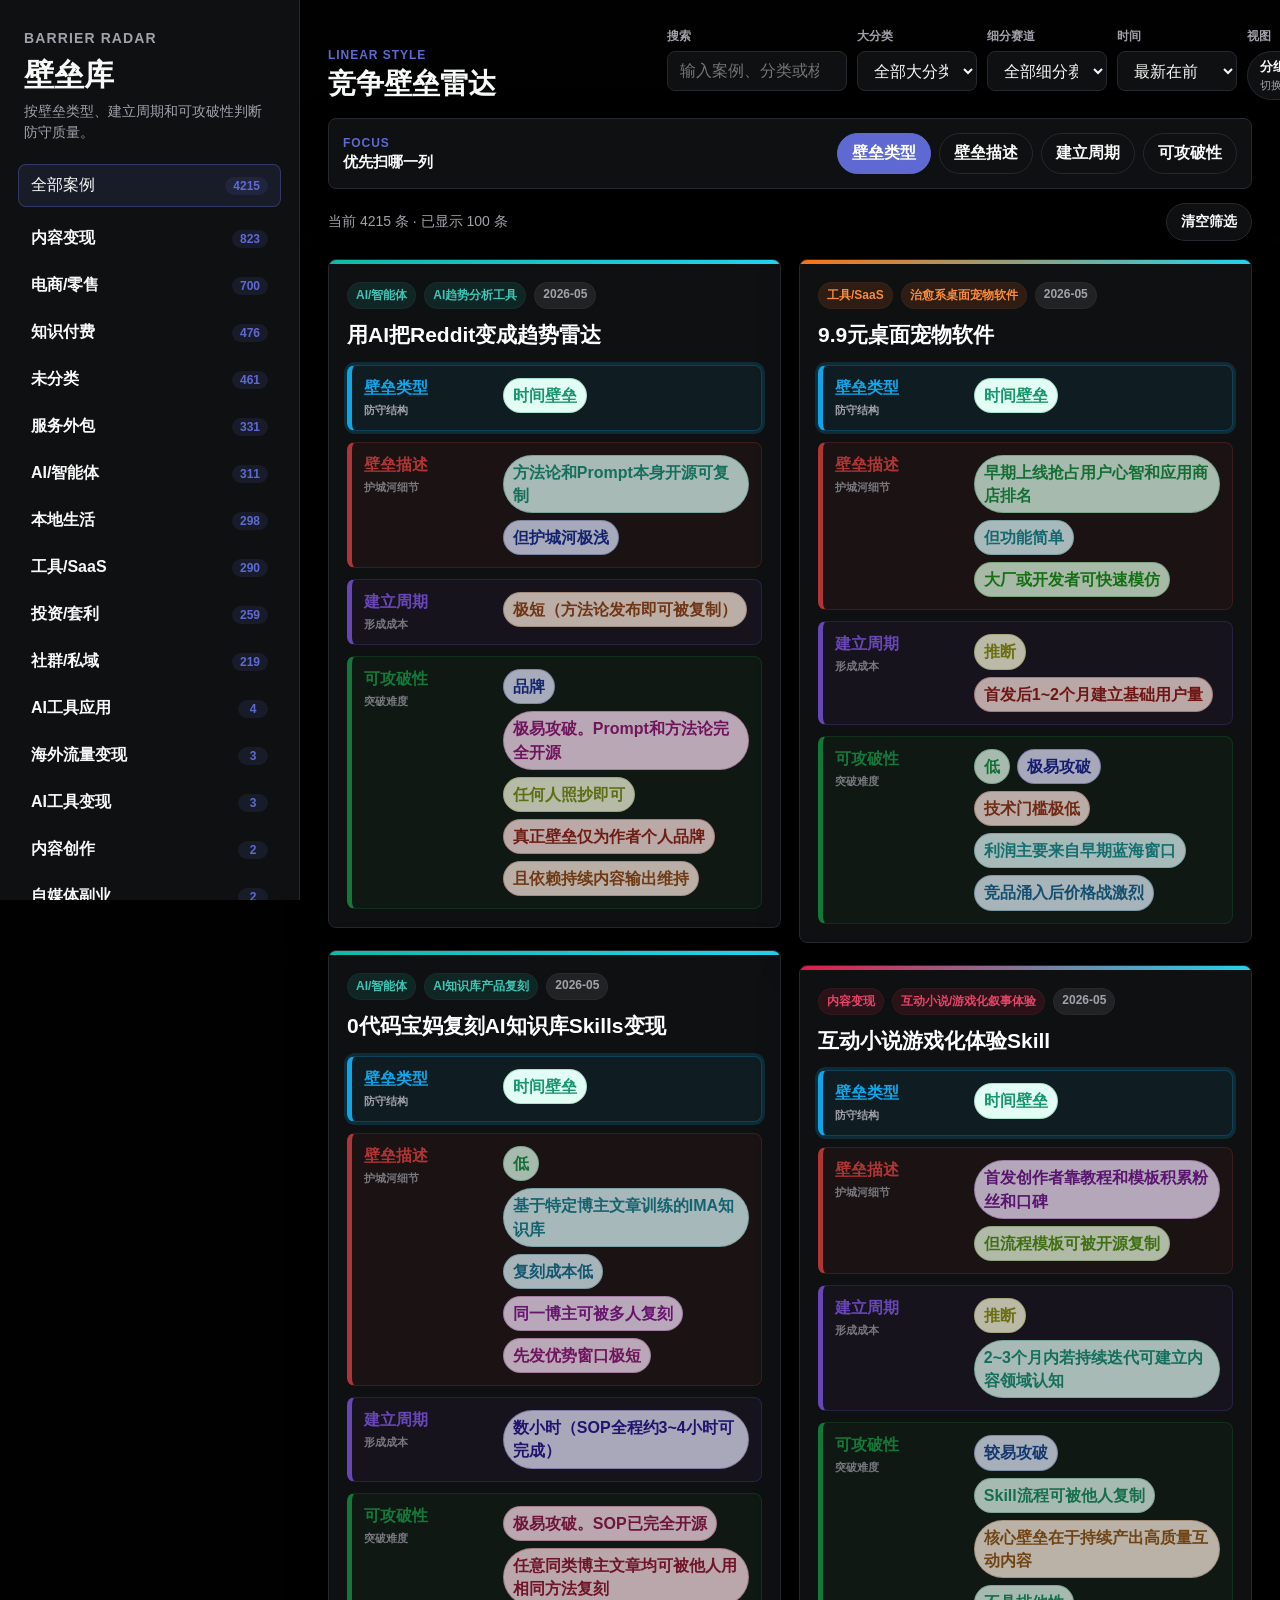
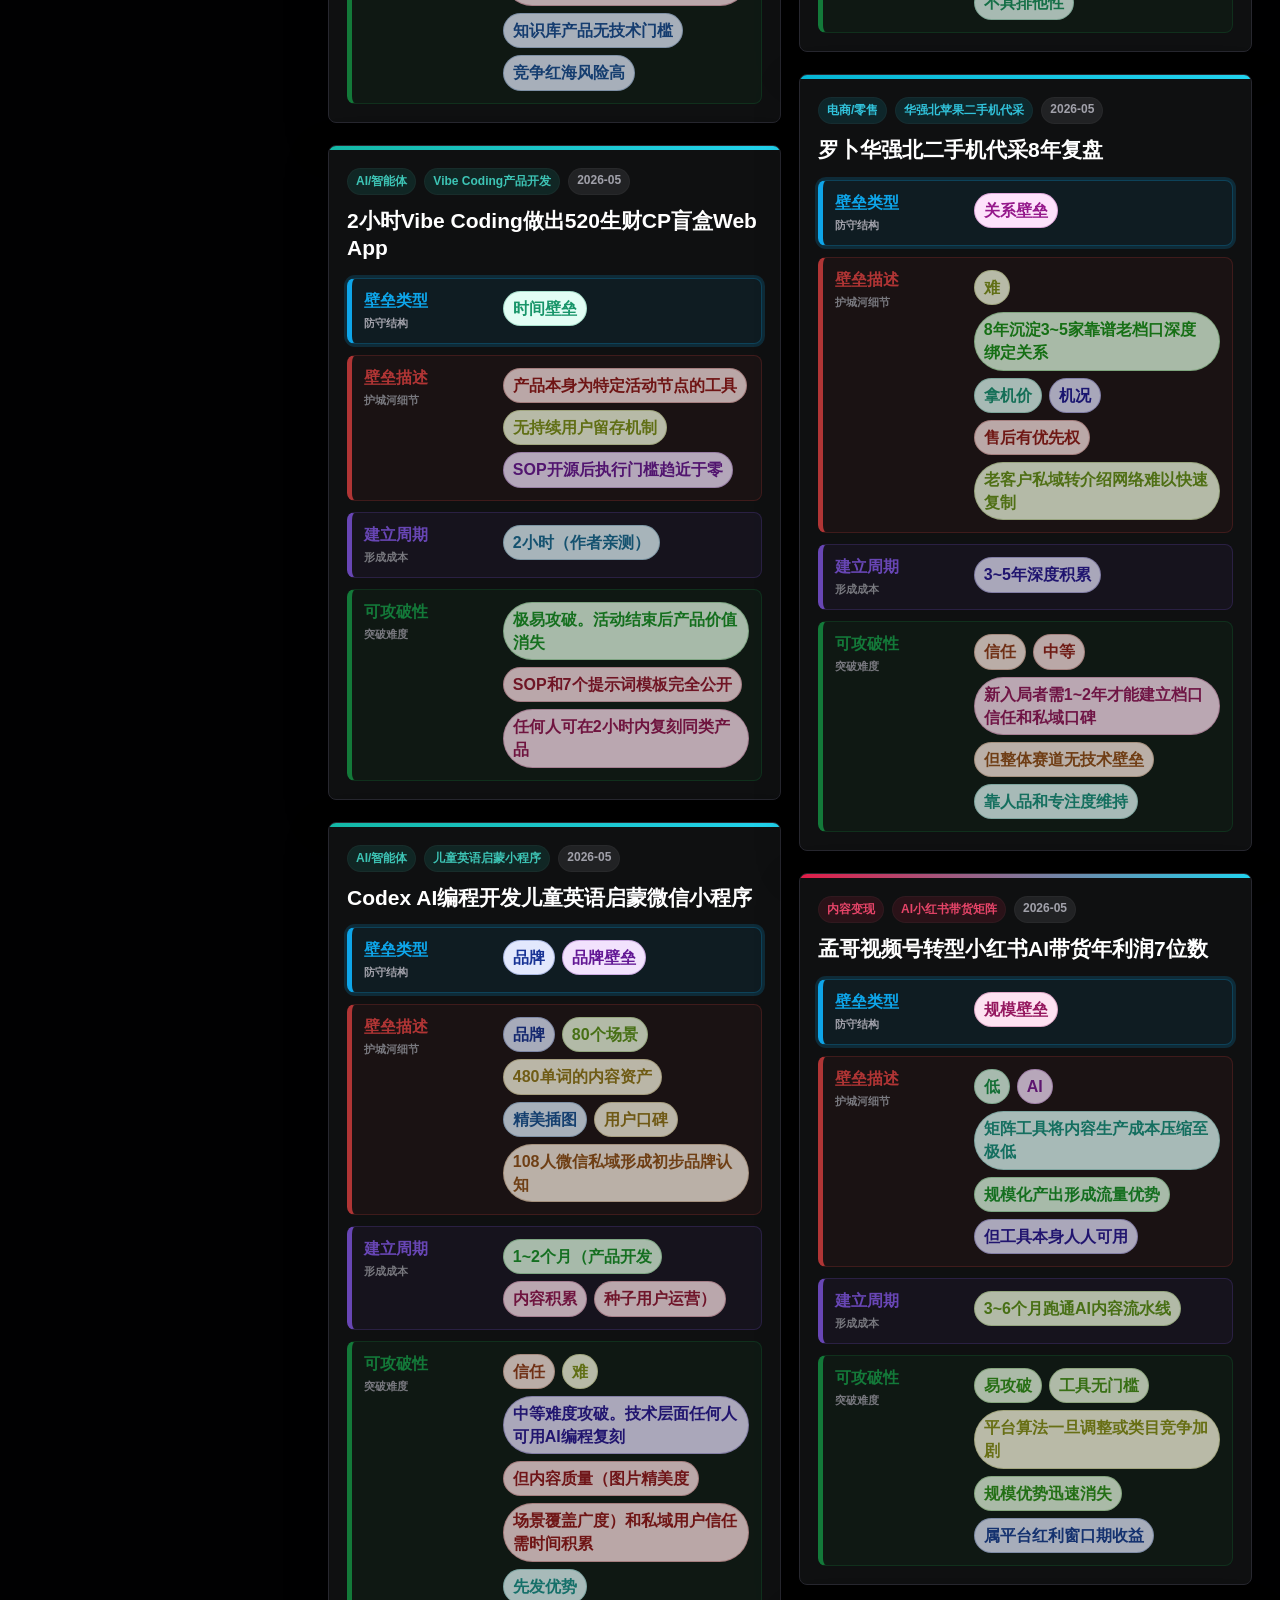
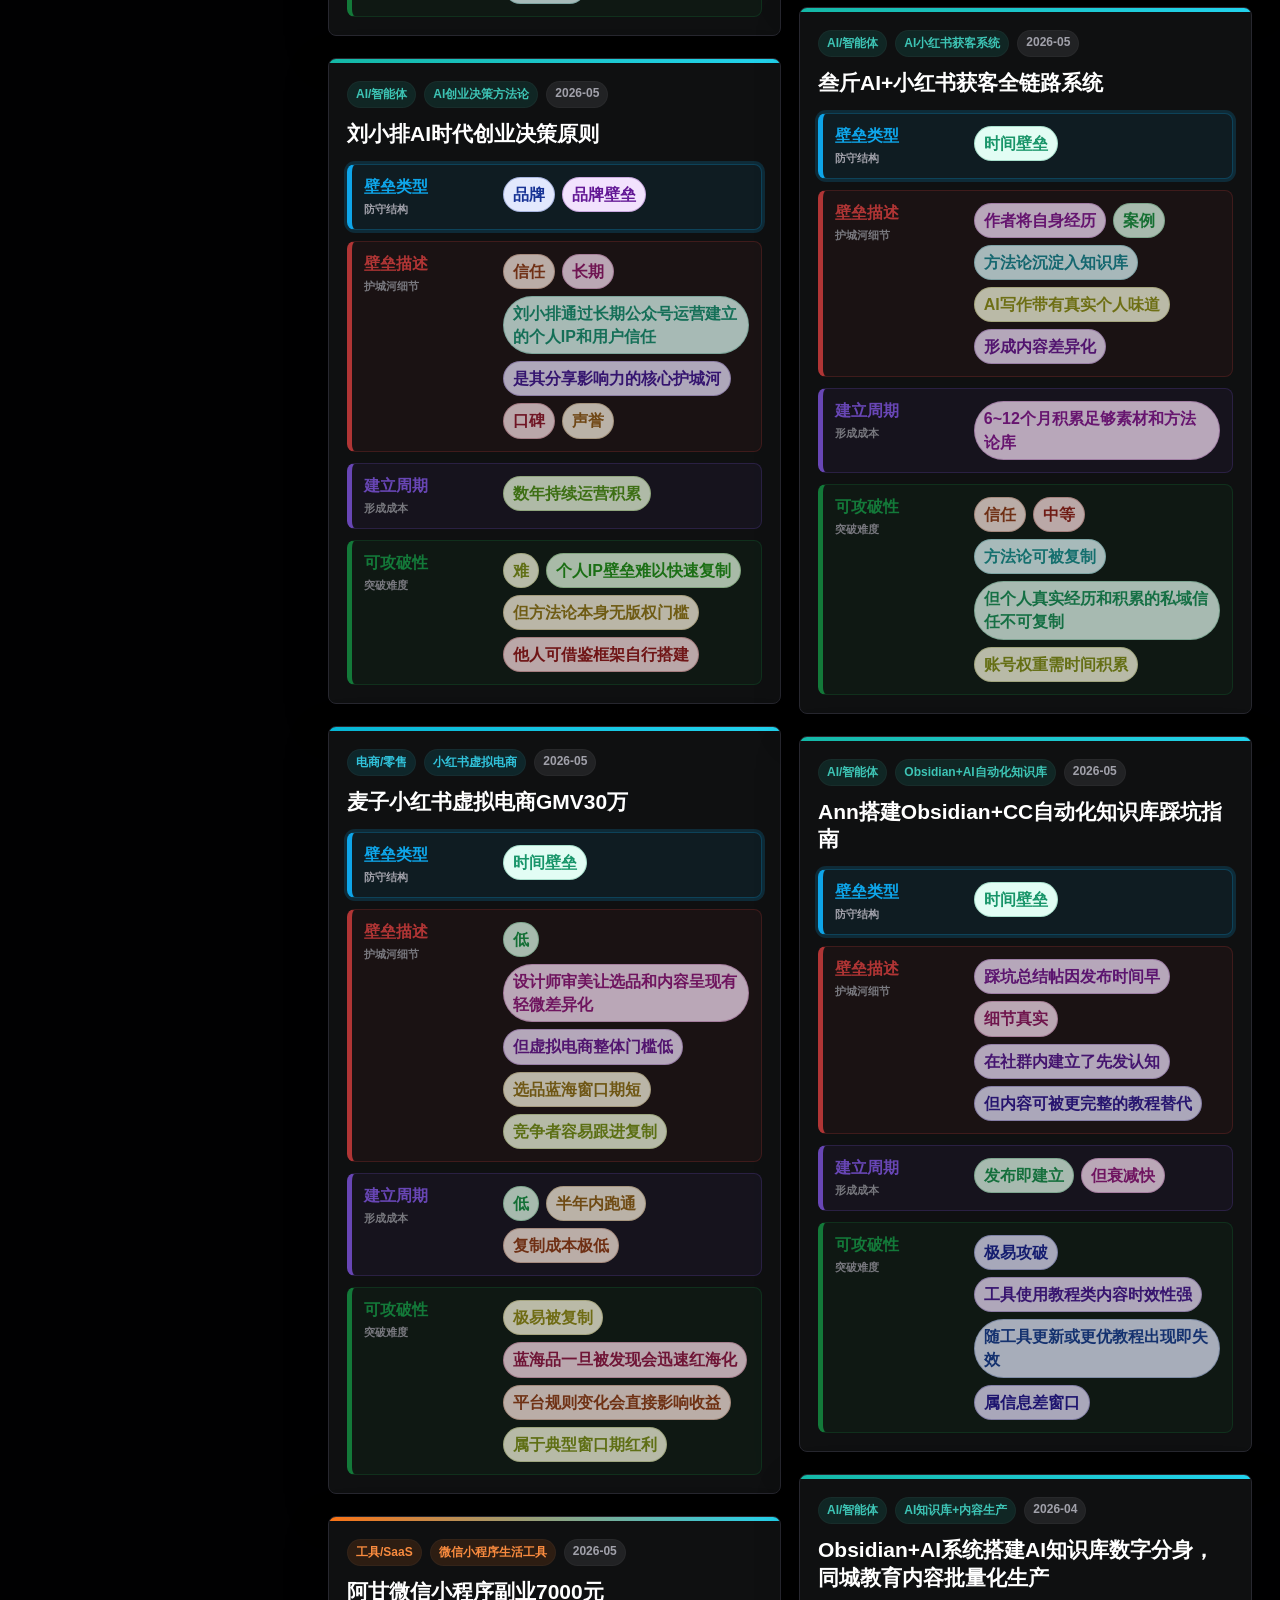
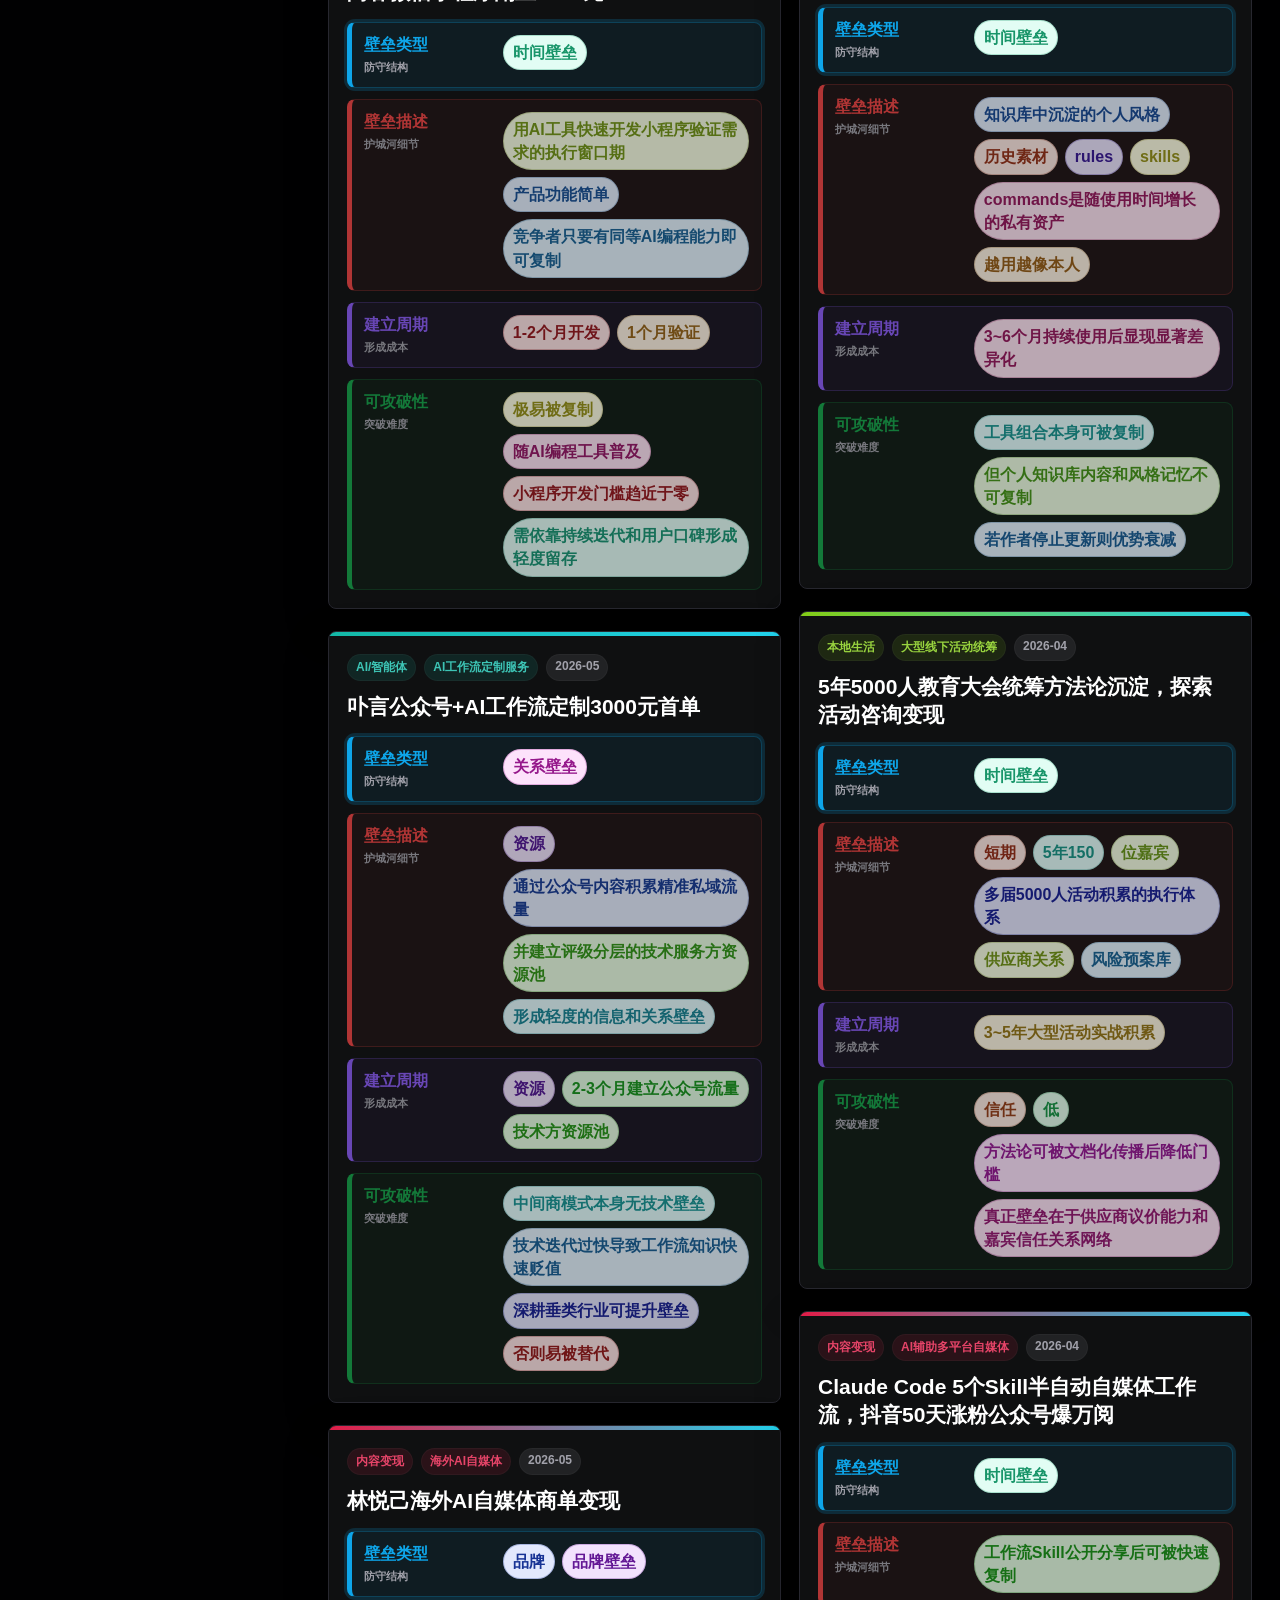
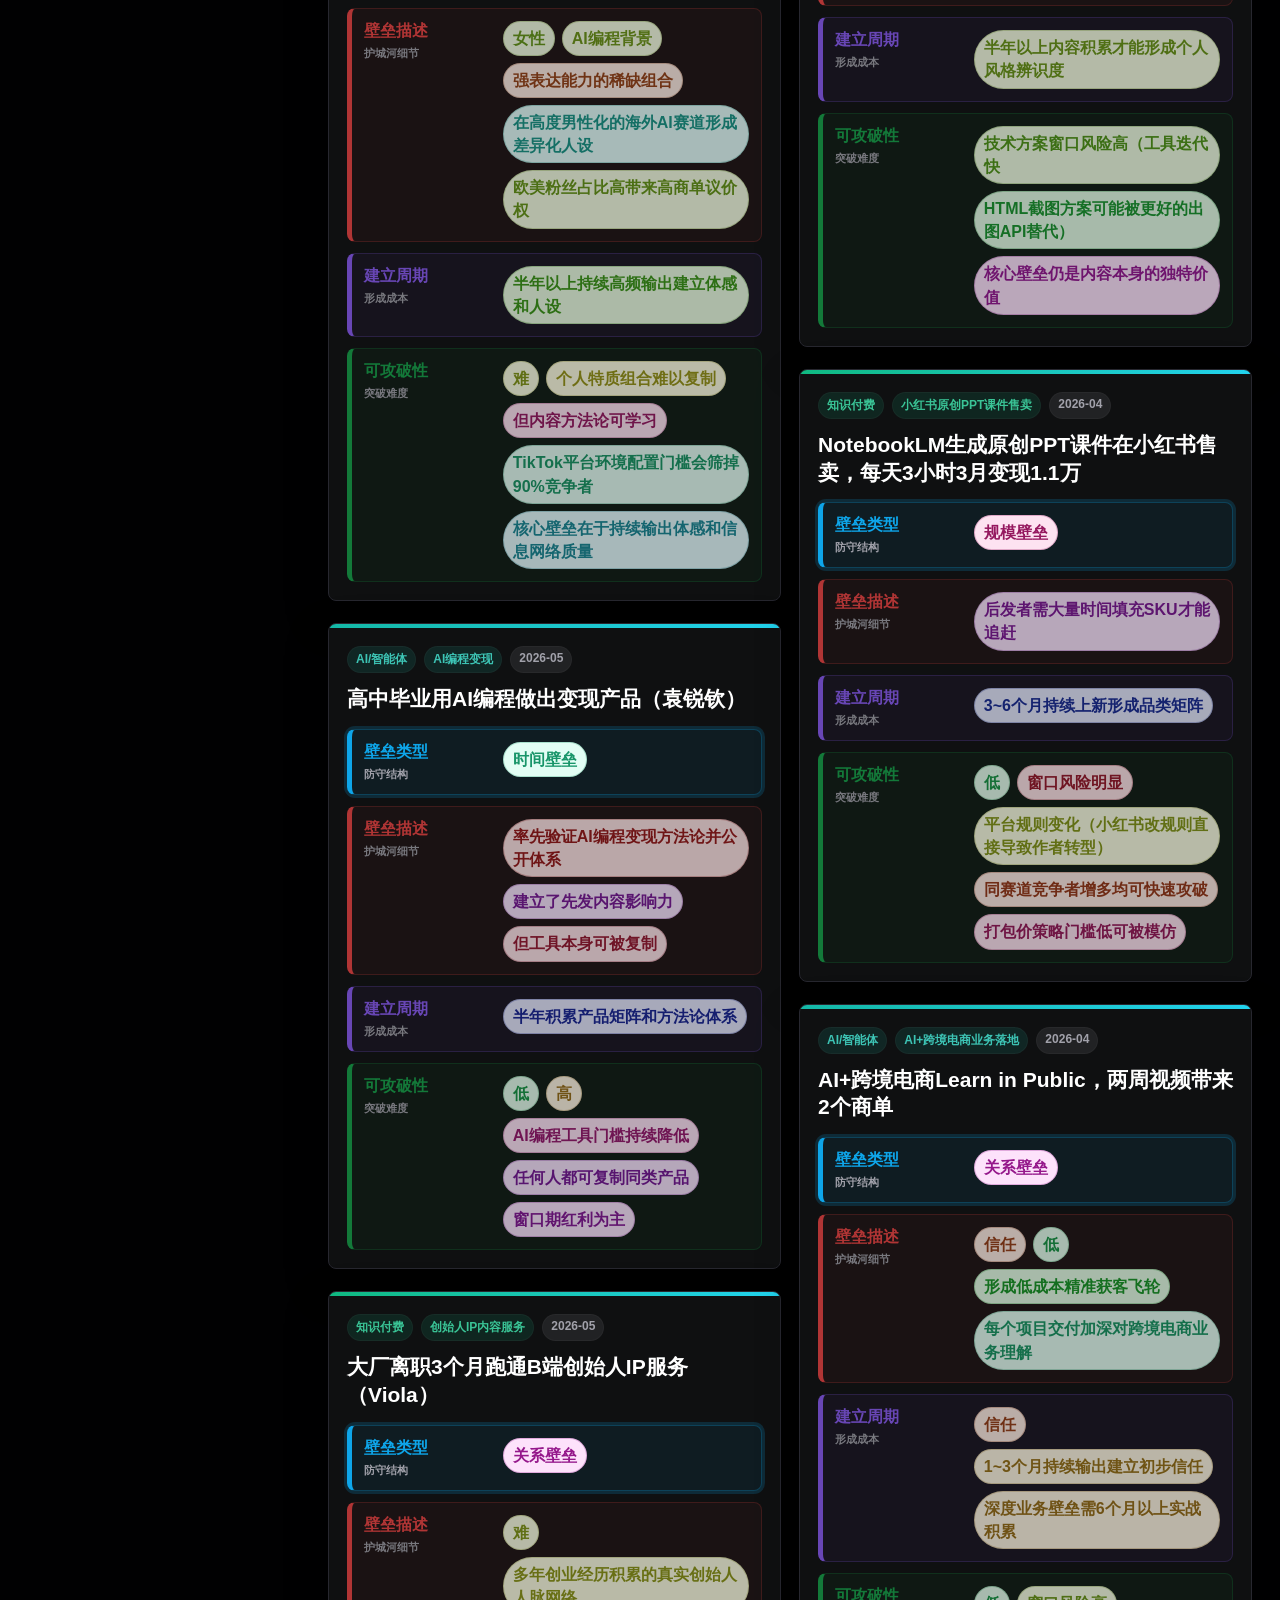
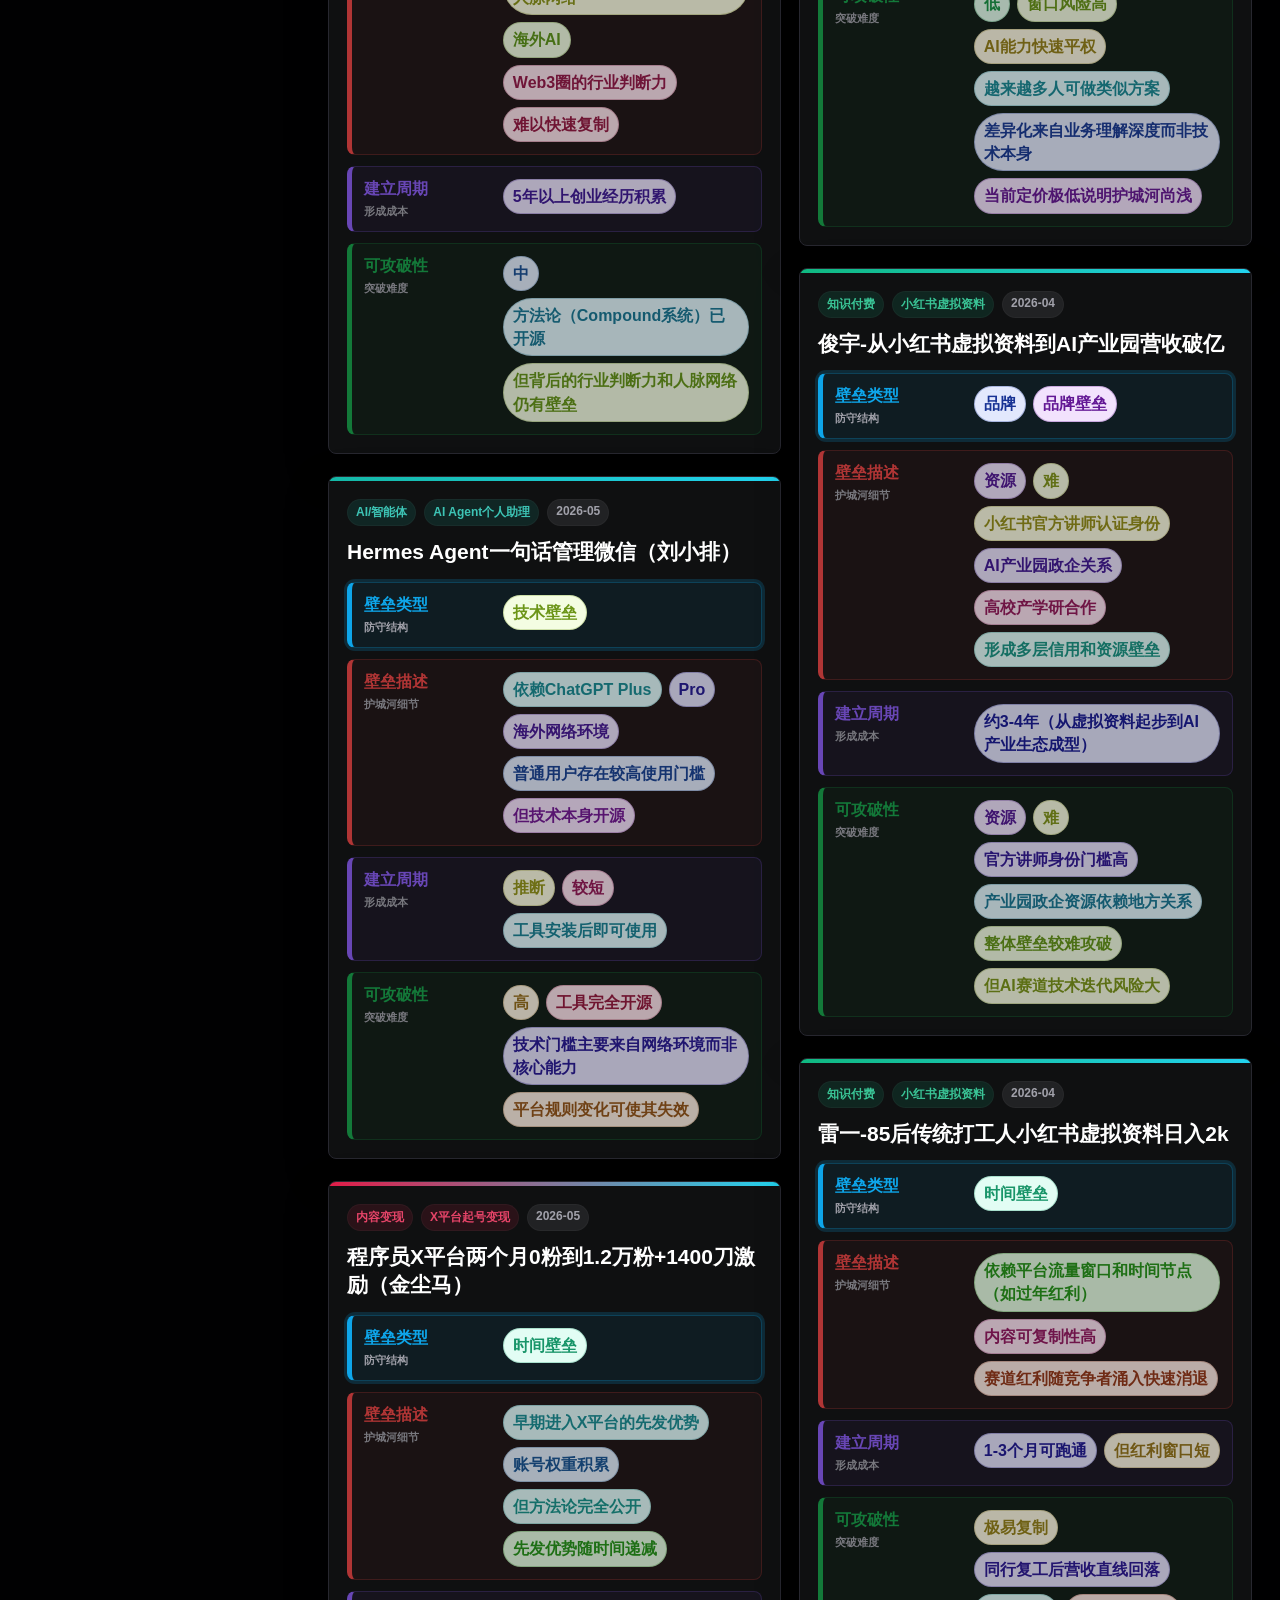
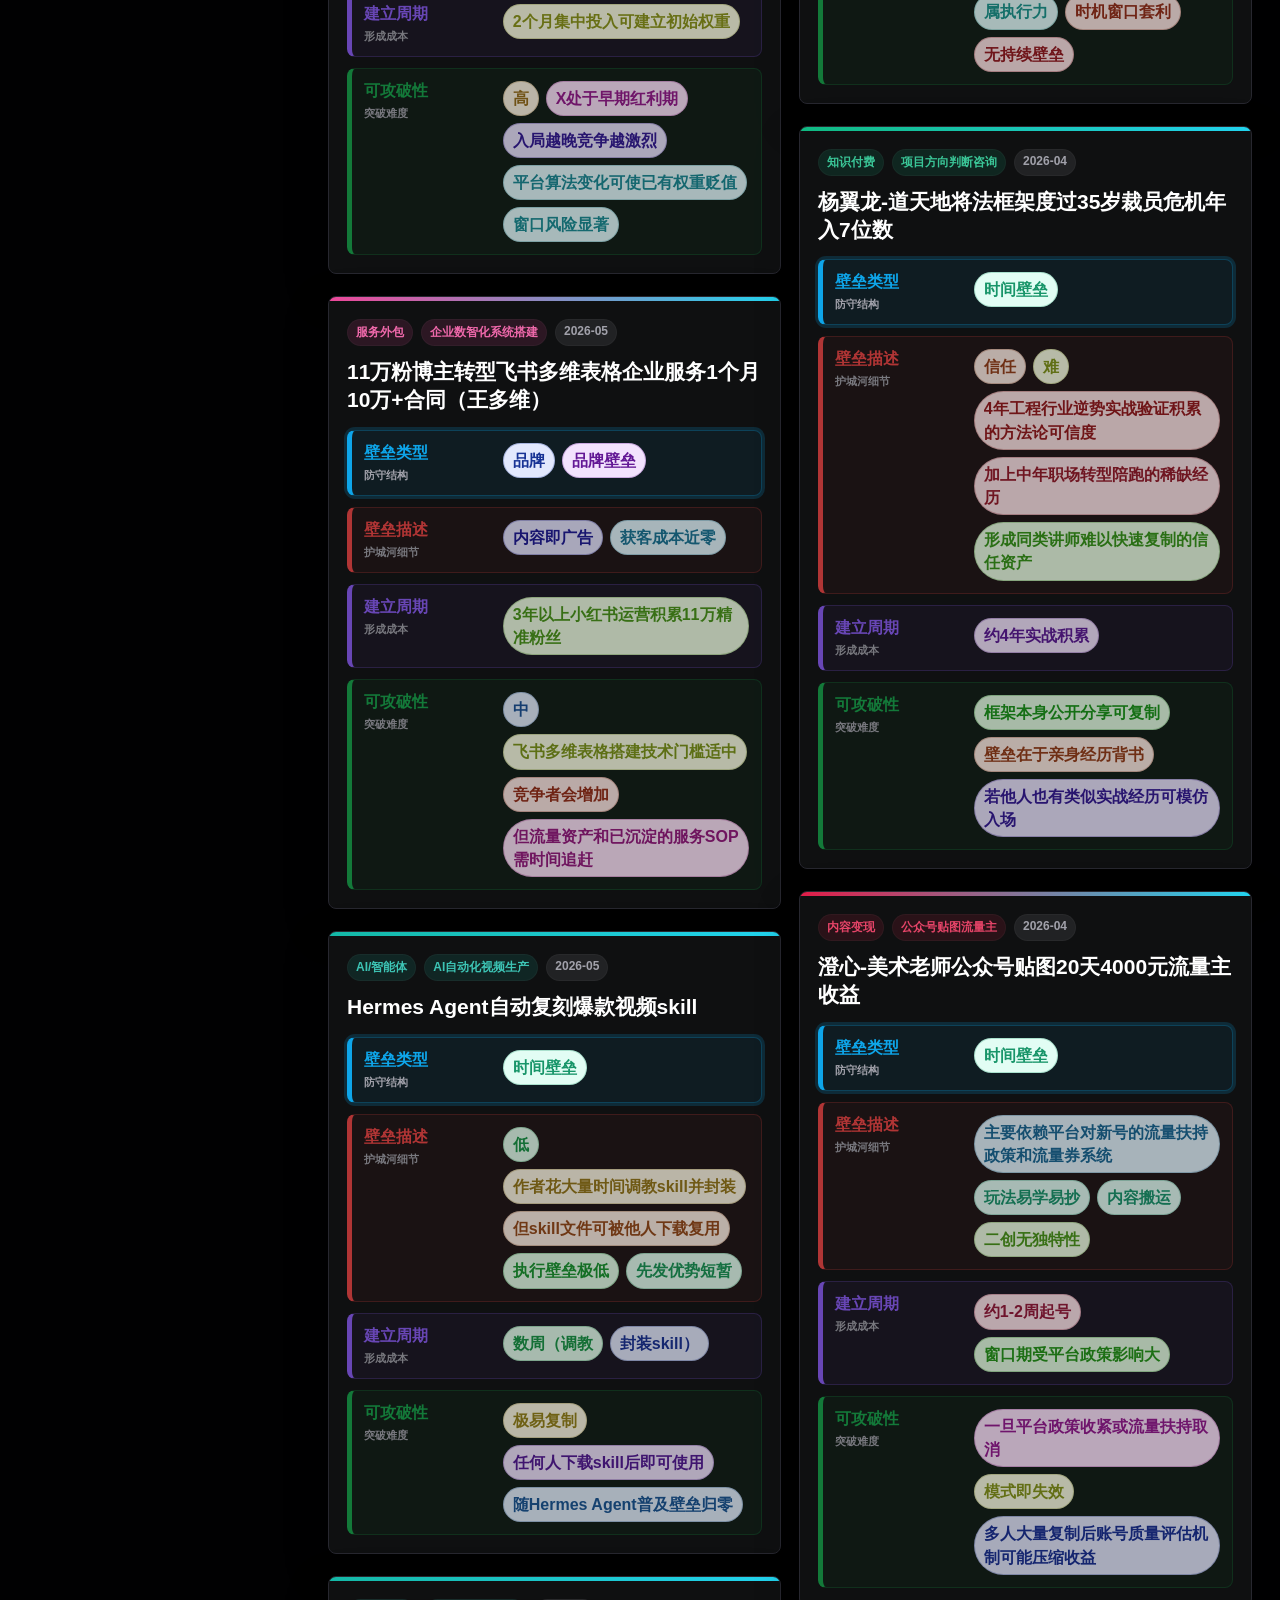
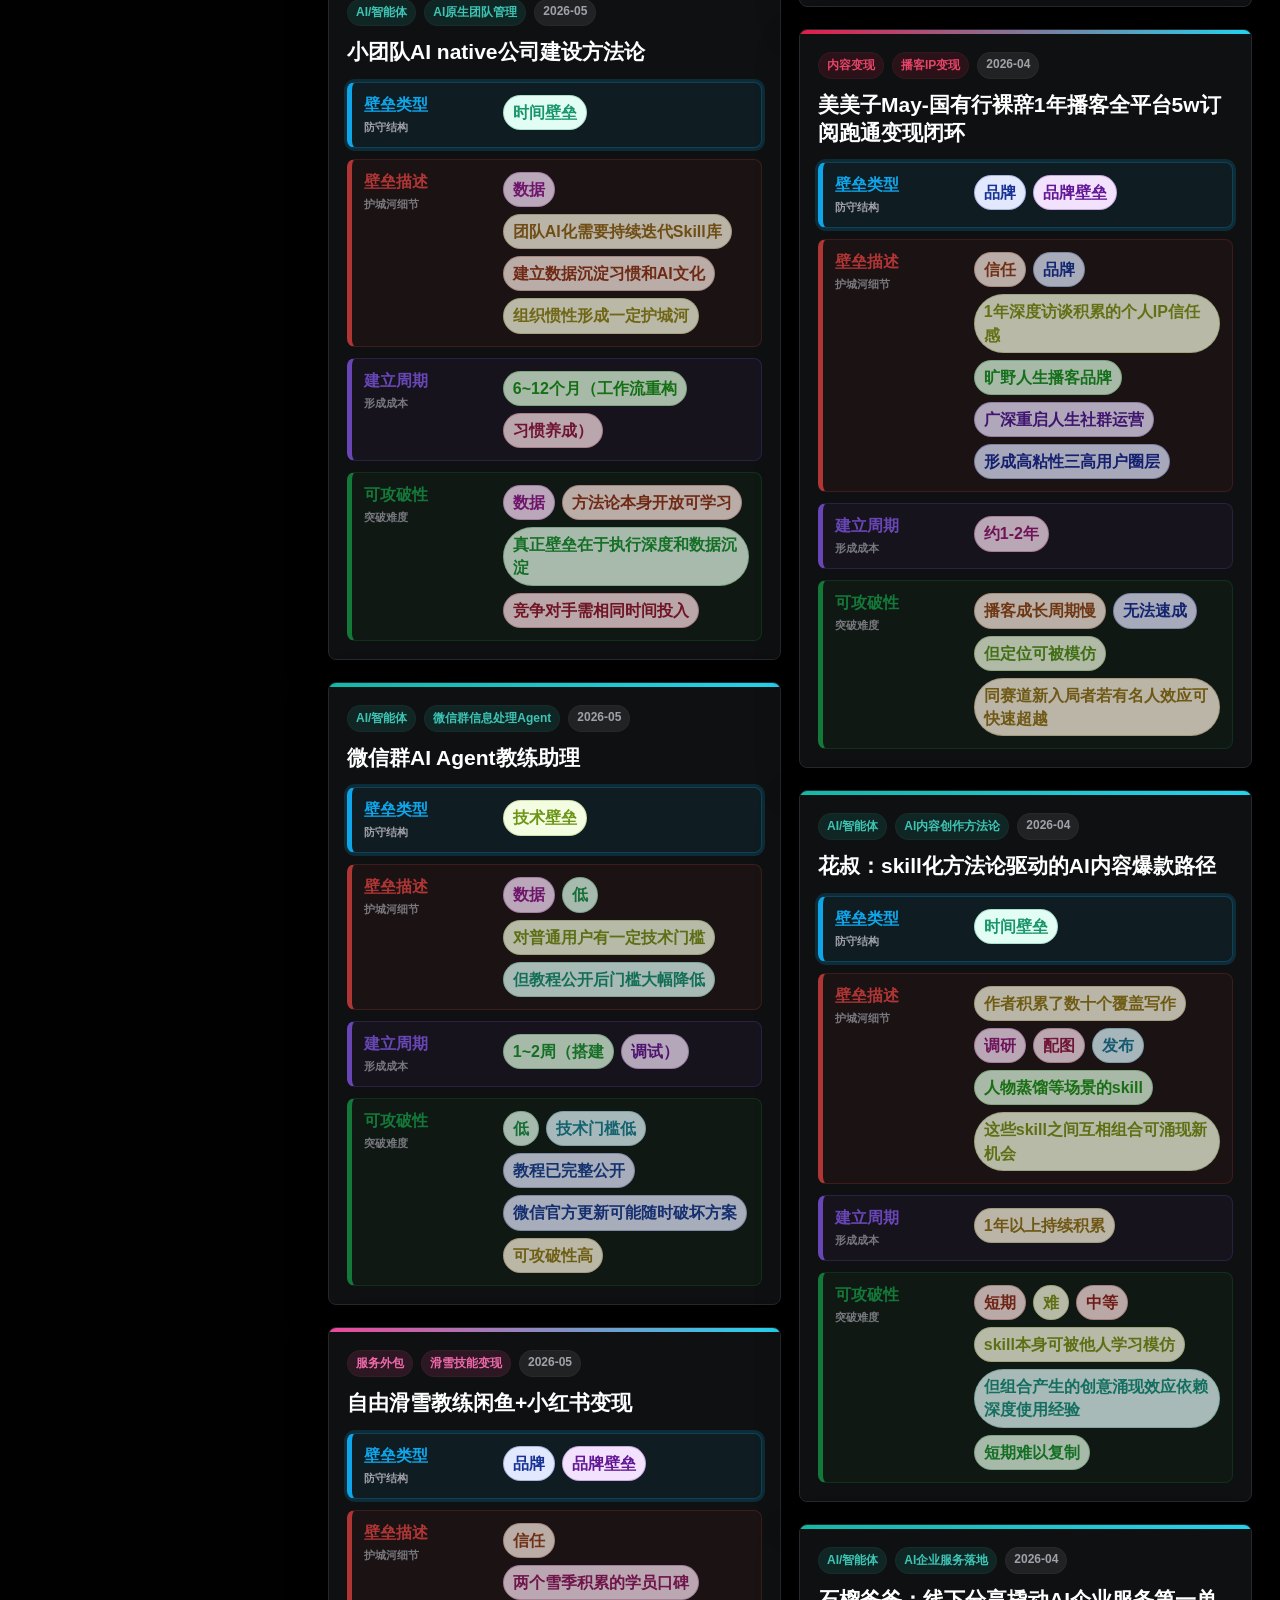
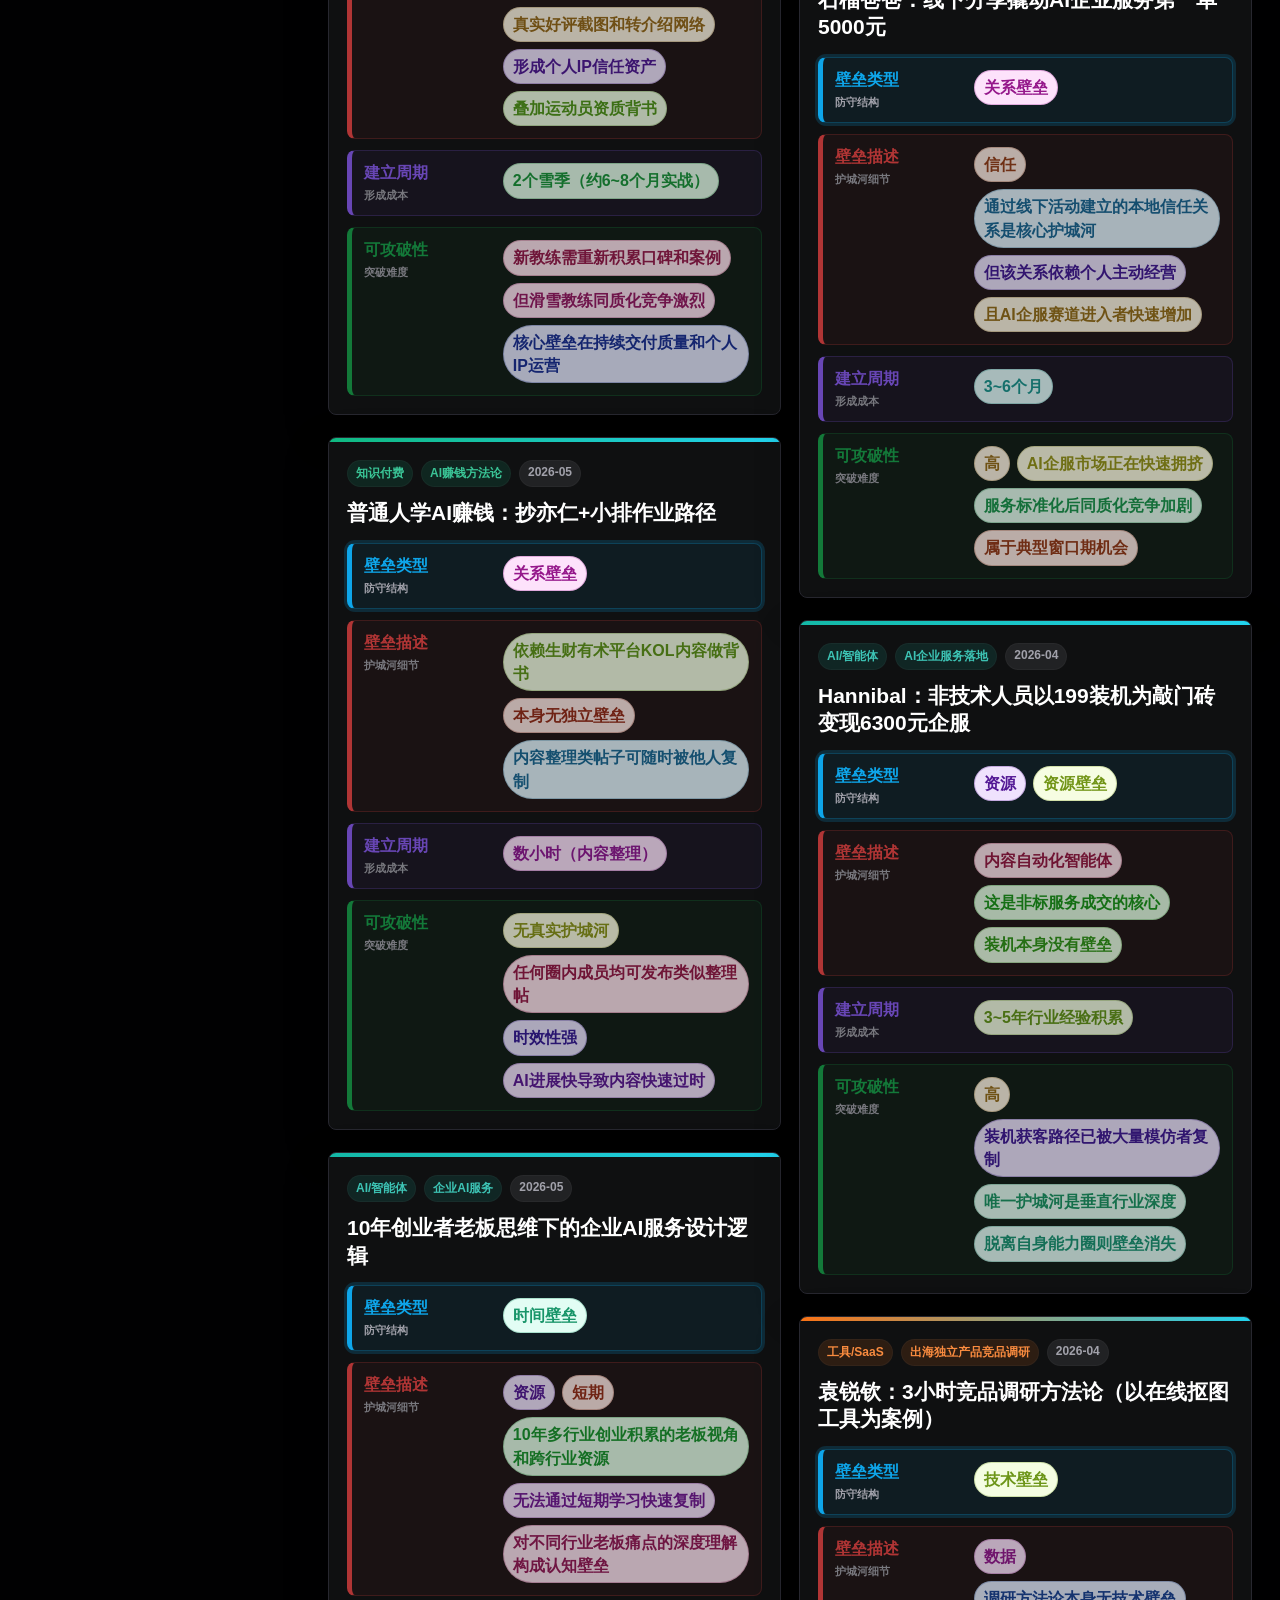
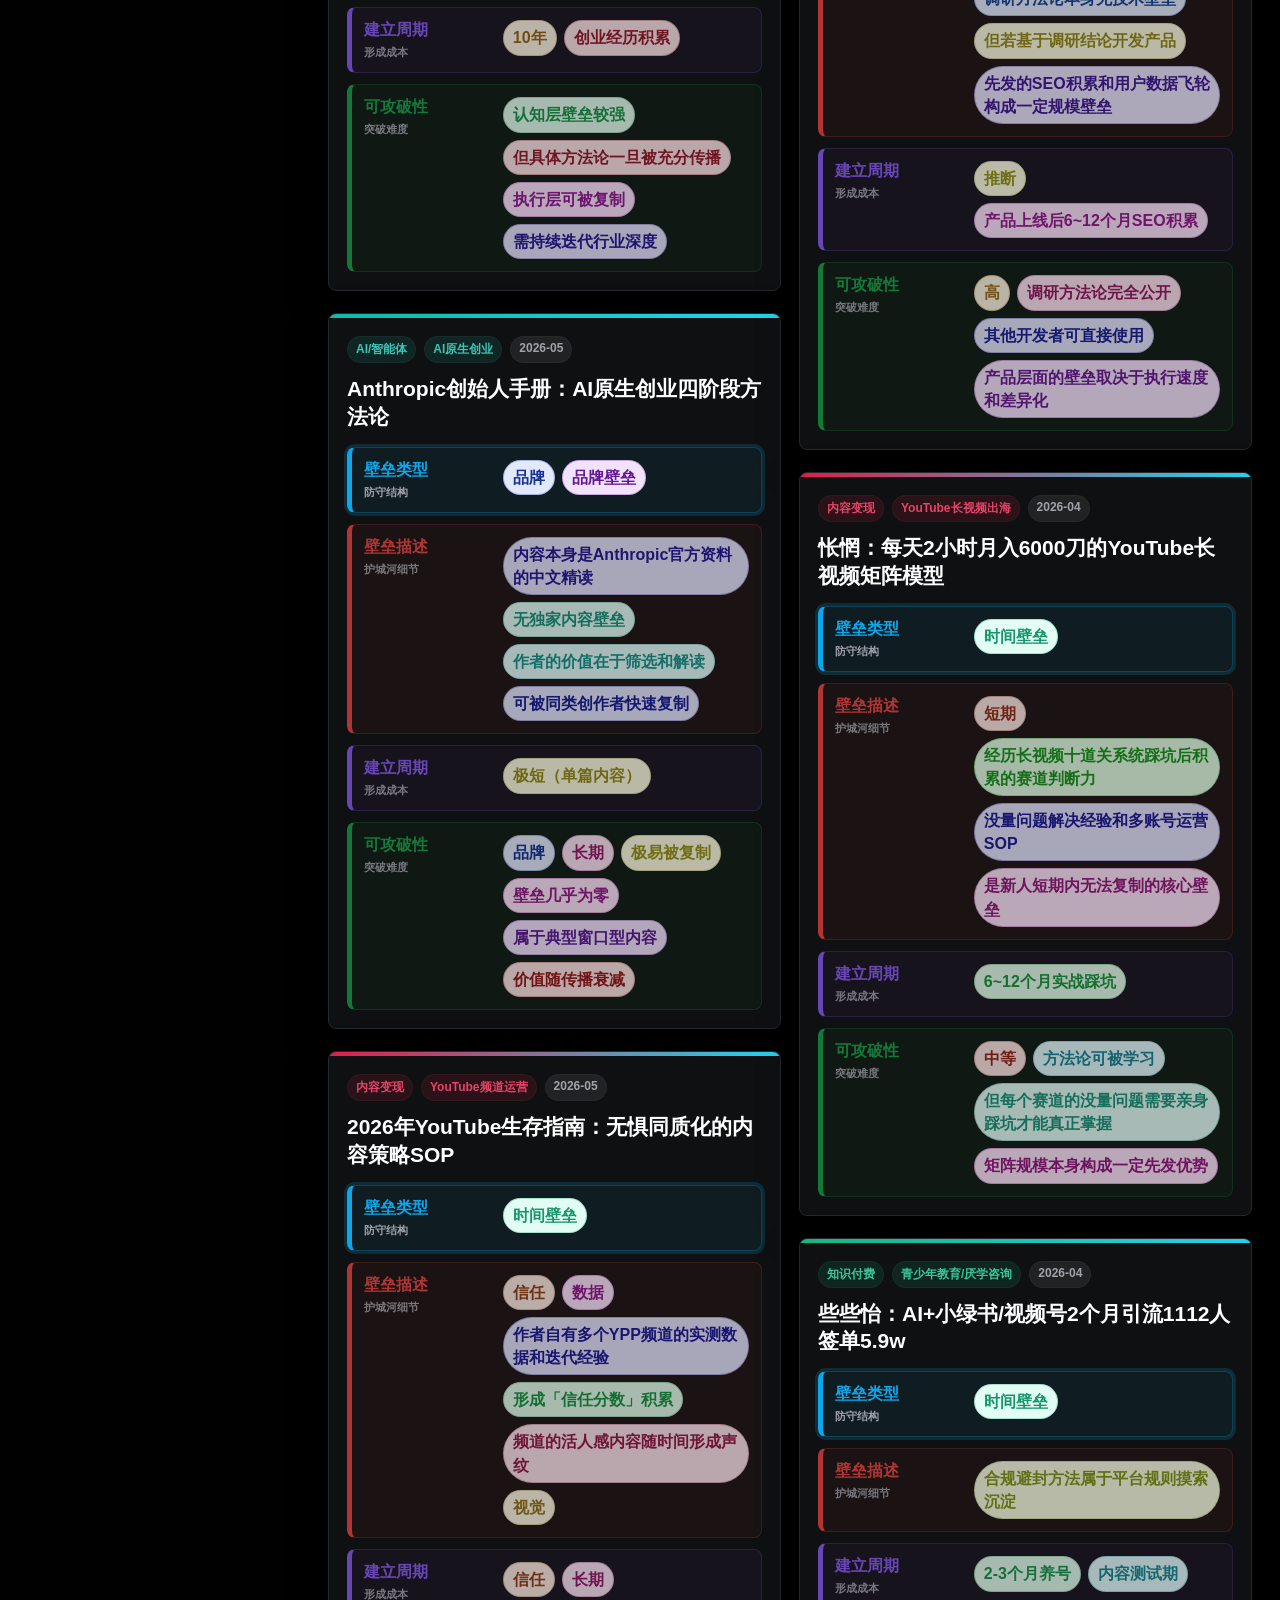
==== barrier/index.html @ da14e719 "Redesign monetization library as pattern ledger" ====
<!doctype html>
<html lang="zh-CN">
  <head>
    <meta charset="utf-8" />
    <meta name="viewport" content="width=device-width, initial-scale=1" />
    <title>壁垒库可视化</title>
    <link rel="stylesheet" href="styles.css?v=20260706-viewmode" />
    <script src="data.js?v=20260704-130112" defer></script>
    <script src="app.js?v=20260706-viewmode" defer></script>
  </head>
  <body class="theme-linear">
    <div class="app-shell">
      <aside class="sidebar" aria-label="分类导航">
        <div class="brand-block">
          <p class="kicker">Barrier Radar</p>
          <h1>壁垒库</h1>
          <p>按壁垒类型、建立周期和可攻破性判断防守质量。</p>
        </div>
        <button type="button" class="tree-root active" data-reset-filter>
          <span>全部案例</span>
          <strong id="totalCount">0</strong>
        </button>
        <div id="categoryTree" class="category-tree"></div>
      </aside>

      <main class="main">
        <header class="toolbar">
          <div class="toolbar-title">
            <p>Linear Style</p>
            <h2>竞争壁垒雷达</h2>
          </div>
          <div class="tools">
            <label class="search-box">
              <span>搜索</span>
              <input id="searchInput" type="search" placeholder="输入案例、分类或核心字段" autocomplete="off" />
            </label>
            <label>
              <span>大分类</span>
              <select id="categoryFilter"></select>
            </label>
            <label>
              <span>细分赛道</span>
              <select id="subcategoryFilter"></select>
            </label>
            <label>
              <span>时间</span>
              <select id="sortSelect">
                <option value="desc">最新在前</option>
                <option value="asc">最旧在前</option>
              </select>
            </label>
            <div class="view-switch" aria-label="视图模式">
              <span>视图</span>
              <button id="viewModeToggle" class="view-mode-toggle" type="button" aria-pressed="false">
                <b data-mode-label>分组模式</b>
                <small>切换合并</small>
              </button>
            </div>
          </div>
        </header>

        <section class="focus-strip" aria-label="重点字段切换">
          <div>
            <p>Focus</p>
            <h3>优先扫哪一列</h3>
          </div>
          <div id="focusControl" class="focus-control">
            <button type="button" data-focus-field="壁垒类型">壁垒类型</button>
            <button type="button" data-focus-field="壁垒描述">壁垒描述</button>
            <button type="button" data-focus-field="建立周期">建立周期</button>
            <button type="button" data-focus-field="可攻破性">可攻破性</button>
          </div>
        </section>

        <section class="result-bar" aria-live="polite">
          <span id="resultInfo">正在加载...</span>
          <button type="button" id="clearButton">清空筛选</button>
        </section>

        <section id="cardGrid" class="card-grid" aria-label="案例卡片"></section>
        <div id="emptyState" class="empty-state" hidden>没有匹配结果</div>
        <div id="errorState" class="empty-state error-state" hidden>
          <strong>数据加载失败</strong>
          <p id="errorMessage"></p>
        </div>
        <div class="load-more-wrap">
          <button type="button" id="loadMoreButton">加载更多</button>
        </div>
      </main>
    </div>
    <noscript>这个页面需要启用 JavaScript。</noscript>
  </body>
</html>
---- barrier/styles.css ----
:root {
  --accent: #5e6ad2;
  --accent-2: #22d3ee;
  --canvas: #010102;
  --surface: #0f1011;
  --surface-2: #17181c;
  --text: #f7f8f8;
  --muted: #a1a1aa;
  --line: #27272f;
  --shadow: 0 16px 40px rgba(0, 0, 0, 0.36);
  --radius: 8px;
}

.view-switch {
  display: grid;
  gap: 6px;
  min-width: 130px;
}

.view-switch > span {
  display: block;
  margin-bottom: 0;
  color: var(--muted);
  font-size: 12px;
  font-weight: 700;
}

.view-mode-toggle {
  display: grid;
  gap: 2px;
  min-height: 40px;
  border: 1px solid var(--line);
  border-radius: 999px;
  padding: 6px 12px;
  background: var(--surface);
  color: var(--text);
  text-align: left;
}

.view-mode-toggle b {
  font-size: 13px;
}

.view-mode-toggle small {
  color: var(--muted);
  font-size: 11px;
}

.view-mode-toggle[aria-pressed="true"] {
  border-color: var(--accent);
  background: color-mix(in srgb, var(--accent) 12%, var(--surface));
}

.merged-summary {
  margin: 0;
  border: 1px solid var(--line);
  border-left: 6px solid var(--category-color, var(--accent));
  border-radius: var(--radius);
  padding: 14px;
  background: color-mix(in srgb, var(--accent) 8%, var(--surface));
  color: var(--text);
  font-size: 15px;
  font-weight: 750;
  line-height: 1.8;
  overflow-wrap: anywhere;
}

.tools {
  grid-template-columns: minmax(180px, 1.2fr) repeat(3, minmax(120px, 0.75fr)) minmax(130px, 0.65fr);
}

* {
  box-sizing: border-box;
}

body {
  margin: 0;
  min-height: 100vh;
  background: var(--canvas);
  color: var(--text);
  font-family: -apple-system, BlinkMacSystemFont, "Segoe UI", "Microsoft YaHei", sans-serif;
  letter-spacing: 0;
}

button,
input,
select {
  font: inherit;
}

button {
  cursor: pointer;
}

.app-shell {
  display: grid;
  grid-template-columns: 300px minmax(0, 1fr);
  min-height: 100vh;
}

.sidebar {
  position: sticky;
  top: 0;
  height: 100vh;
  overflow: auto;
  padding: 24px 18px;
  border-right: 1px solid var(--line);
  background: color-mix(in srgb, var(--surface) 92%, var(--canvas));
}

.brand-block {
  padding: 4px 6px 20px;
}

.brand-block h1 {
  margin: 8px 0 10px;
  font-size: 30px;
  line-height: 1.1;
}

.brand-block p {
  margin: 0;
  color: var(--muted);
  line-height: 1.55;
  font-size: 14px;
}

.kicker,
.toolbar-title p,
.focus-strip p {
  margin: 0;
  color: var(--accent);
  font-size: 12px;
  font-weight: 800;
  text-transform: uppercase;
  letter-spacing: 0.08em;
}

.tree-root,
.category-button,
.subcategory-button {
  width: 100%;
  border: 1px solid transparent;
  border-radius: var(--radius);
  background: transparent;
  color: var(--text);
  display: flex;
  align-items: center;
  justify-content: space-between;
  gap: 8px;
  padding: 10px 12px;
  text-align: left;
}

.tree-root {
  margin-bottom: 10px;
  background: var(--surface-2);
}

.tree-root.active,
.category-button.active,
.subcategory-button.active {
  border-color: color-mix(in srgb, var(--accent) 36%, transparent);
  background: color-mix(in srgb, var(--accent) 12%, var(--surface));
}

.tree-root strong,
.count {
  min-width: 30px;
  border-radius: 999px;
  padding: 2px 8px;
  color: var(--accent);
  background: color-mix(in srgb, var(--accent) 12%, transparent);
  font-size: 12px;
  text-align: center;
}

.category-group {
  margin: 4px 0;
}

.category-button span {
  font-weight: 750;
}

.subcategory-list {
  display: grid;
  gap: 3px;
  padding: 2px 0 8px 12px;
}

.subcategory-button {
  padding: 8px 10px;
  color: var(--muted);
  font-size: 13px;
}

.main {
  min-width: 0;
  padding: 28px;
}

.toolbar {
  display: grid;
  grid-template-columns: minmax(220px, 0.7fr) minmax(360px, 1.3fr);
  gap: 24px;
  align-items: end;
  margin-bottom: 18px;
}

.toolbar-title h2 {
  margin: 6px 0 0;
  font-size: 28px;
  line-height: 1.15;
}

.tools {
  display: grid;
  grid-template-columns: minmax(180px, 1.2fr) repeat(3, minmax(120px, 0.8fr));
  gap: 10px;
}

label span {
  display: block;
  margin-bottom: 6px;
  color: var(--muted);
  font-size: 12px;
  font-weight: 700;
}

input,
select {
  width: 100%;
  min-height: 40px;
  border: 1px solid var(--line);
  border-radius: var(--radius);
  padding: 0 12px;
  background: var(--surface);
  color: var(--text);
  outline: none;
}

input:focus,
select:focus {
  border-color: var(--accent);
  box-shadow: 0 0 0 3px color-mix(in srgb, var(--accent) 18%, transparent);
}

.focus-strip {
  display: flex;
  align-items: center;
  justify-content: space-between;
  gap: 18px;
  padding: 14px;
  margin-bottom: 14px;
  border: 1px solid var(--line);
  border-radius: var(--radius);
  background: var(--surface);
  box-shadow: var(--shadow);
}

.focus-strip h3 {
  margin: 3px 0 0;
  font-size: 15px;
}

.focus-control {
  display: flex;
  flex-wrap: wrap;
  gap: 8px;
  justify-content: flex-end;
}

.focus-control button,
#clearButton,
#loadMoreButton {
  border: 1px solid var(--line);
  border-radius: 999px;
  background: var(--surface);
  color: var(--text);
  padding: 9px 14px;
  font-weight: 800;
}

.focus-control button.active,
#loadMoreButton {
  border-color: var(--accent);
  background: var(--accent);
  color: white;
}

.result-bar {
  display: flex;
  align-items: center;
  justify-content: space-between;
  gap: 12px;
  margin: 12px 0 18px;
  color: var(--muted);
  font-size: 14px;
}

.card-grid {
  columns: 3 320px;
  column-gap: 18px;
}

.case-card {
  break-inside: avoid;
  display: inline-block;
  width: 100%;
  margin: 0 0 18px;
  border: 1px solid var(--line);
  border-radius: var(--radius);
  background: var(--surface);
  box-shadow: var(--shadow);
  overflow: hidden;
}

.case-card::before {
  content: "";
  display: block;
  height: 4px;
  background: linear-gradient(90deg, var(--category-color, var(--accent)), var(--accent-2));
}

.card-inner {
  padding: 18px;
}

.card-meta {
  display: flex;
  flex-wrap: wrap;
  gap: 8px;
  margin-bottom: 12px;
}

.pill {
  max-width: 100%;
  border-radius: 999px;
  padding: 5px 9px;
  background: color-mix(in srgb, var(--category-color, var(--accent)) 13%, var(--surface));
  color: color-mix(in srgb, var(--category-color, var(--accent)) 82%, var(--text));
  font-size: 12px;
  font-weight: 850;
  overflow-wrap: anywhere;
}

.date-pill {
  color: var(--muted);
  background: color-mix(in srgb, var(--muted) 12%, transparent);
}

.unknown-pill {
  color: var(--muted);
  background: color-mix(in srgb, var(--muted) 10%, transparent);
}

.case-title {
  margin: 0 0 16px;
  font-size: 21px;
  line-height: 1.32;
}

.field-list {
  display: grid;
  gap: 11px;
  margin: 0;
}

.field {
  display: grid;
  grid-template-columns: minmax(92px, 0.34fr) minmax(0, 0.66fr);
  gap: 12px;
  align-items: start;
  padding: 12px;
  border: 1px solid var(--field-line);
  border-left: 5px solid var(--field-color);
  border-radius: var(--radius);
  background: var(--field-bg);
}

.field.is-focused {
  box-shadow: 0 0 0 3px color-mix(in srgb, var(--field-color) 18%, transparent);
}

.field.is-dimmed {
  opacity: 0.72;
}

.field dt {
  display: grid;
  gap: 4px;
  margin: 0;
  color: var(--field-color);
  font-weight: 900;
}

.field dt small {
  color: var(--muted);
  font-size: 11px;
  font-weight: 650;
}

.field dd {
  display: flex;
  flex-wrap: wrap;
  gap: 7px;
  justify-content: flex-start;
  margin: 0;
  color: var(--text);
  font-weight: 750;
  line-height: 1.45;
  overflow-wrap: anywhere;
}

.field-token {
  max-width: 100%;
  border: 1px solid var(--token-line);
  border-radius: 999px;
  padding: 5px 9px;
  color: var(--token-color);
  background: var(--token-bg);
  overflow-wrap: anywhere;
}

.field-a {
  --field-color: #0ea5e9;
  --field-bg: color-mix(in srgb, #0ea5e9 8%, var(--surface));
  --field-line: color-mix(in srgb, #0ea5e9 28%, transparent);
}

.field-b {
  --field-color: #ef4444;
  --field-bg: color-mix(in srgb, #ef4444 7%, var(--surface));
  --field-line: color-mix(in srgb, #ef4444 25%, transparent);
}

.field-c {
  --field-color: #8b5cf6;
  --field-bg: color-mix(in srgb, #8b5cf6 8%, var(--surface));
  --field-line: color-mix(in srgb, #8b5cf6 25%, transparent);
}

.field-d {
  --field-color: #16a34a;
  --field-bg: color-mix(in srgb, #16a34a 8%, var(--surface));
  --field-line: color-mix(in srgb, #16a34a 25%, transparent);
}

.detail {
  margin-top: 14px;
  border-top: 1px solid var(--line);
  padding-top: 10px;
  color: var(--muted);
}

.detail summary {
  cursor: pointer;
  font-weight: 850;
}

.detail p {
  margin: 10px 0 0;
  line-height: 1.65;
  overflow-wrap: anywhere;
}

.empty-state {
  border: 1px dashed var(--line);
  border-radius: var(--radius);
  padding: 32px;
  color: var(--muted);
  background: var(--surface);
  text-align: center;
}

.load-more-wrap {
  display: flex;
  justify-content: center;
  padding: 8px 0 28px;
}

#loadMoreButton[hidden],
.empty-state[hidden] {
  display: none;
}

.theme-linear input,
.theme-linear select,
.theme-linear .sidebar,
.theme-linear .focus-strip,
.theme-linear .case-card,
.theme-linear .empty-state {
  background: var(--surface);
}

.theme-linear .case-title {
  color: #ffffff;
}

.theme-linear .pill,
.theme-linear .field-token {
  box-shadow: inset 0 0 0 1px rgba(255, 255, 255, 0.03);
}

.theme-notion .case-card {
  border-color: #e8e2d9;
}

.theme-notion .case-title {
  font-family: Georgia, "Times New Roman", "Microsoft YaHei", serif;
  font-weight: 800;
}

.theme-airtable .sidebar {
  background: #ffffff;
}

@media (max-width: 980px) {
  .app-shell {
    grid-template-columns: 1fr;
  }

  .sidebar {
    position: relative;
    height: auto;
    border-right: 0;
    border-bottom: 1px solid var(--line);
  }

  .toolbar {
    grid-template-columns: 1fr;
  }

  .tools {
    grid-template-columns: 1fr 1fr;
  }
}

@media (max-width: 640px) {
  .main {
    padding: 18px;
  }

  .tools {
    grid-template-columns: 1fr;
  }

  .focus-strip {
    align-items: stretch;
    flex-direction: column;
  }

  .focus-control {
    justify-content: flex-start;
  }

  .field {
    grid-template-columns: 1fr;
  }
}

@media (min-width: 981px) {
  .tools {
    grid-template-columns: minmax(180px, 1.2fr) repeat(3, minmax(120px, 0.75fr)) minmax(130px, 0.65fr);
  }
}
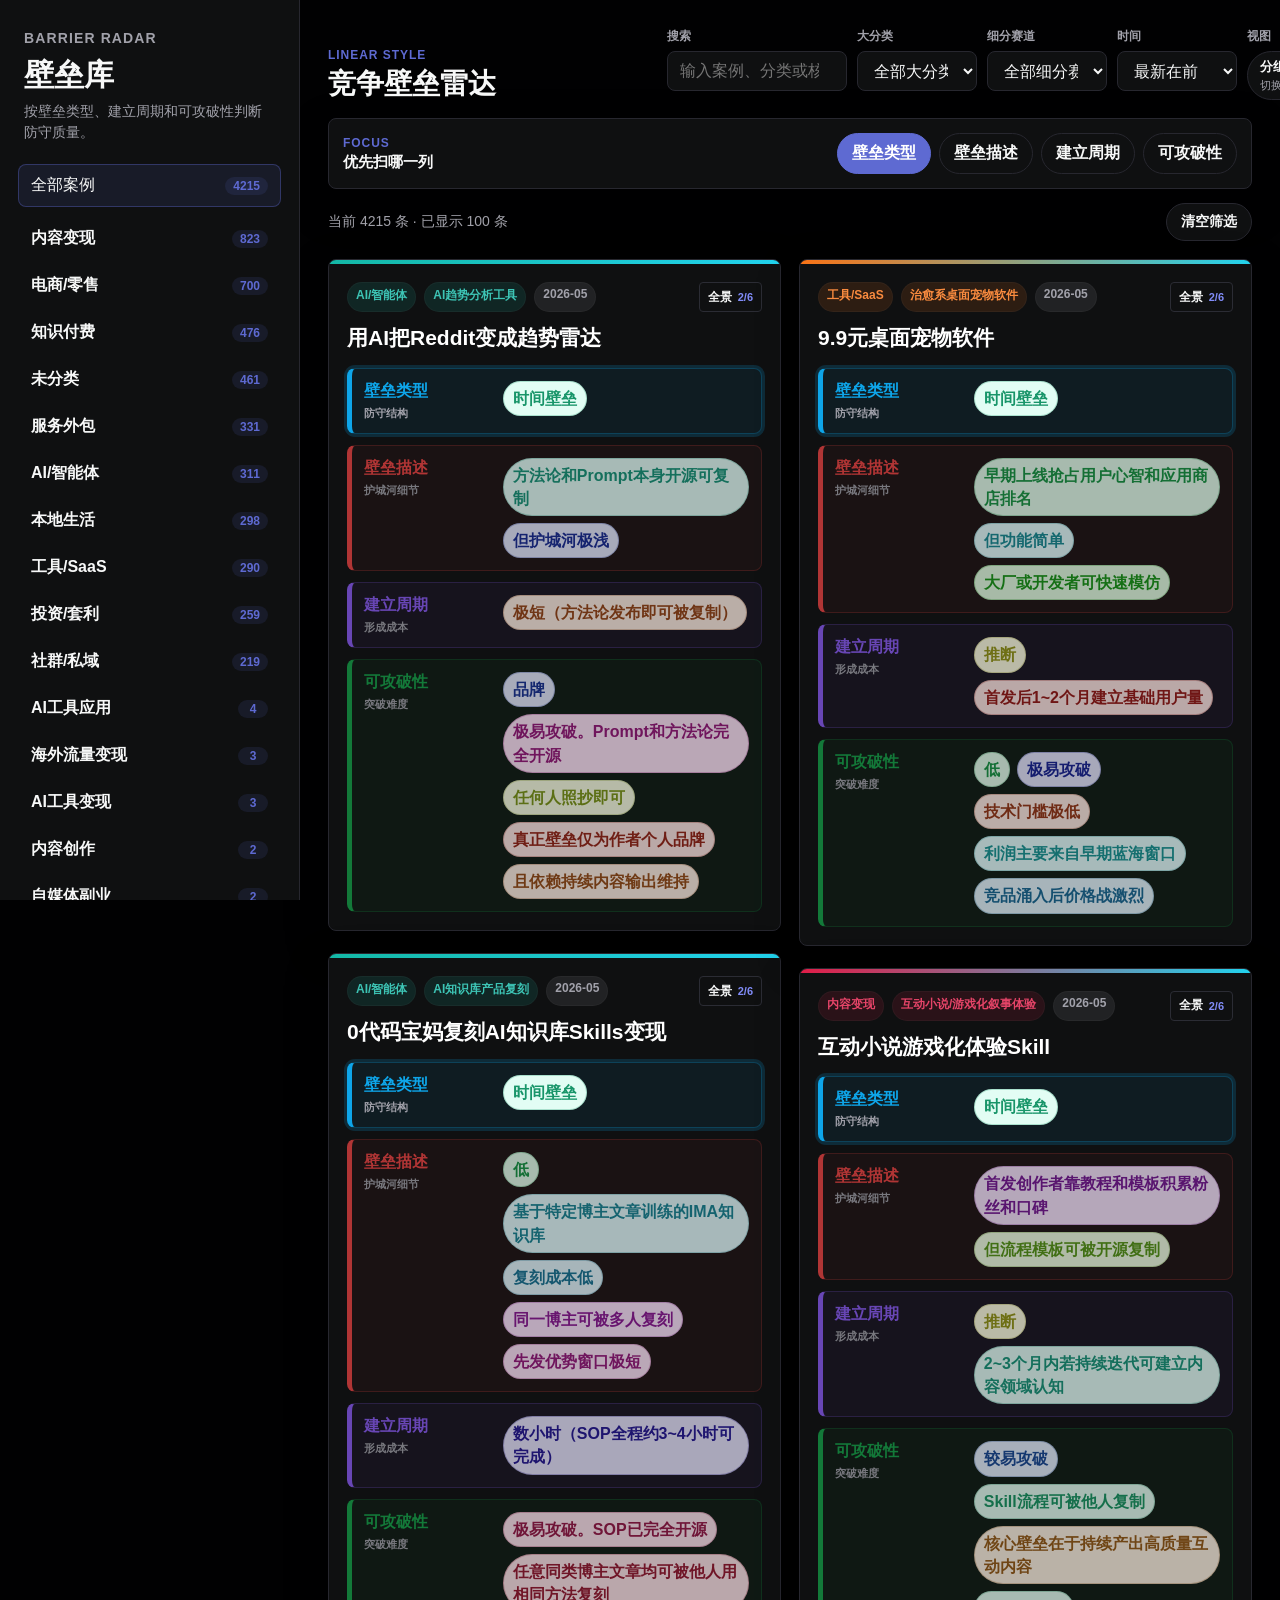
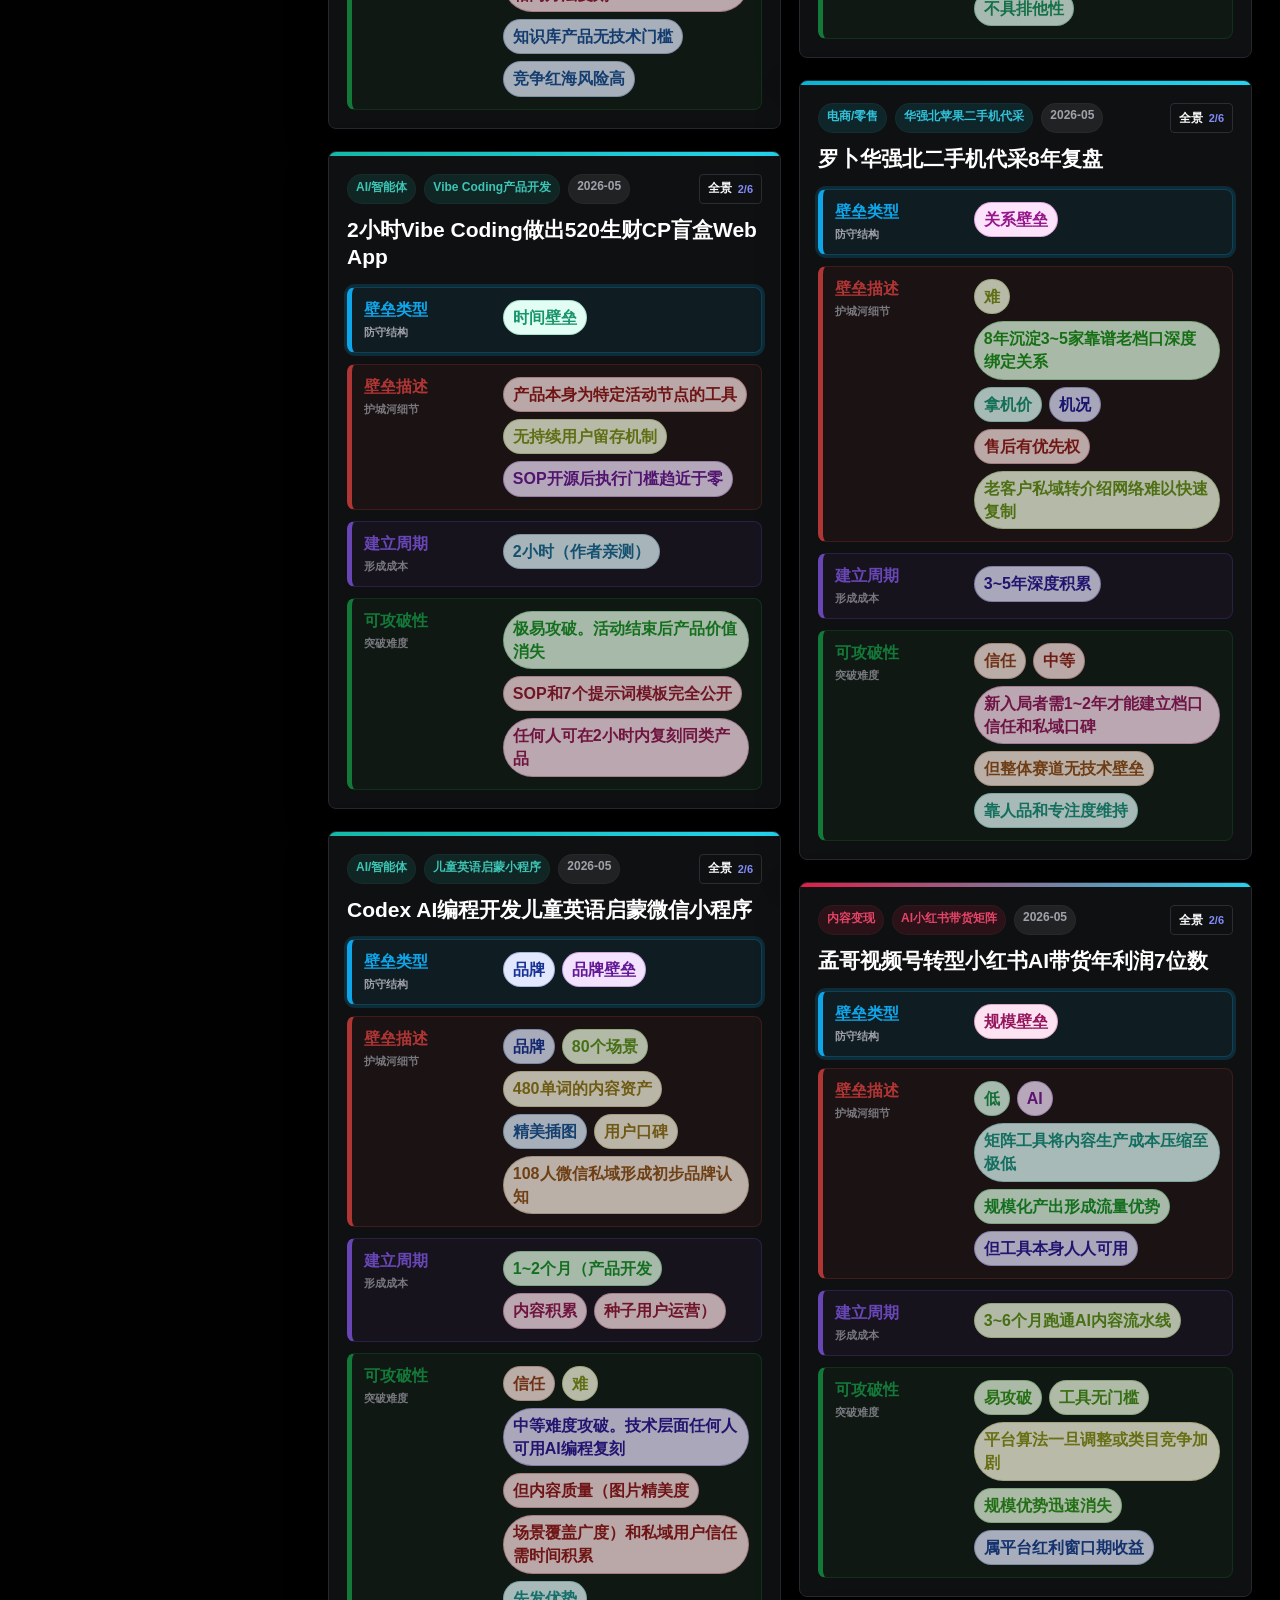
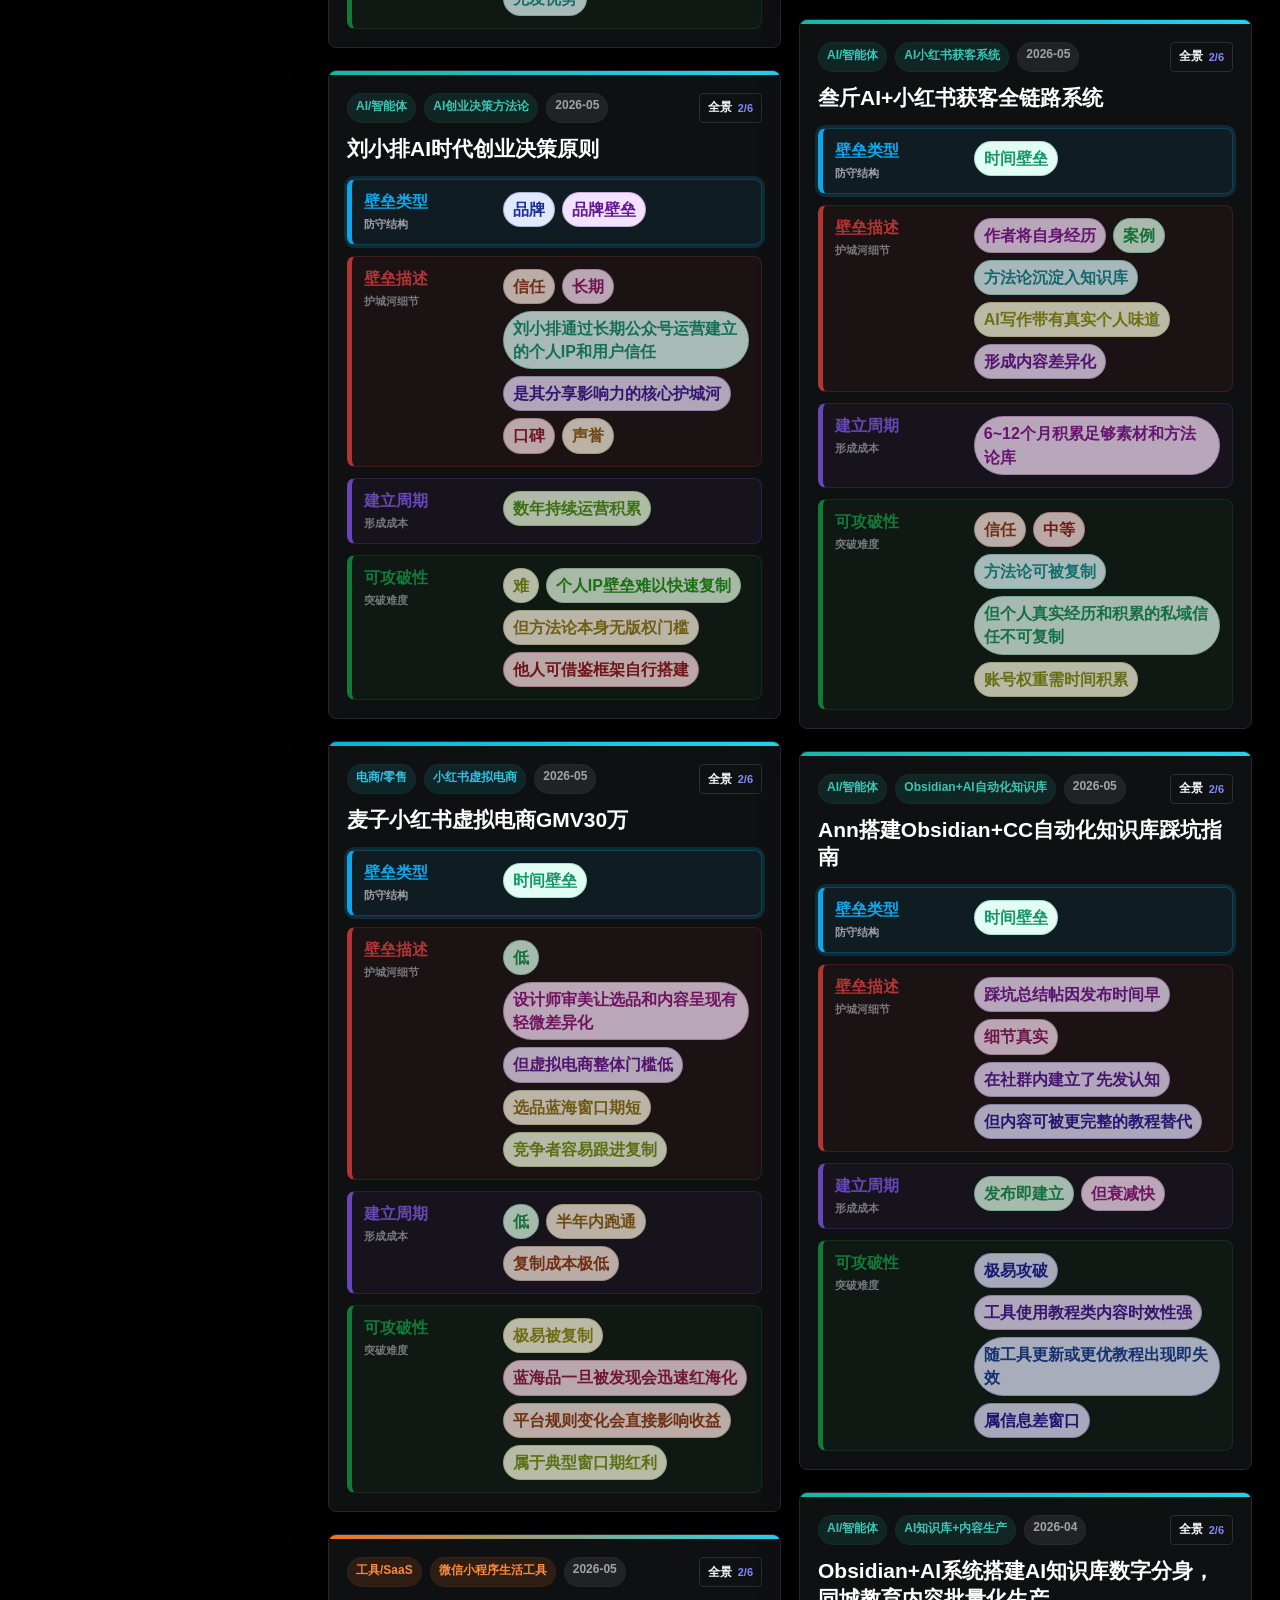
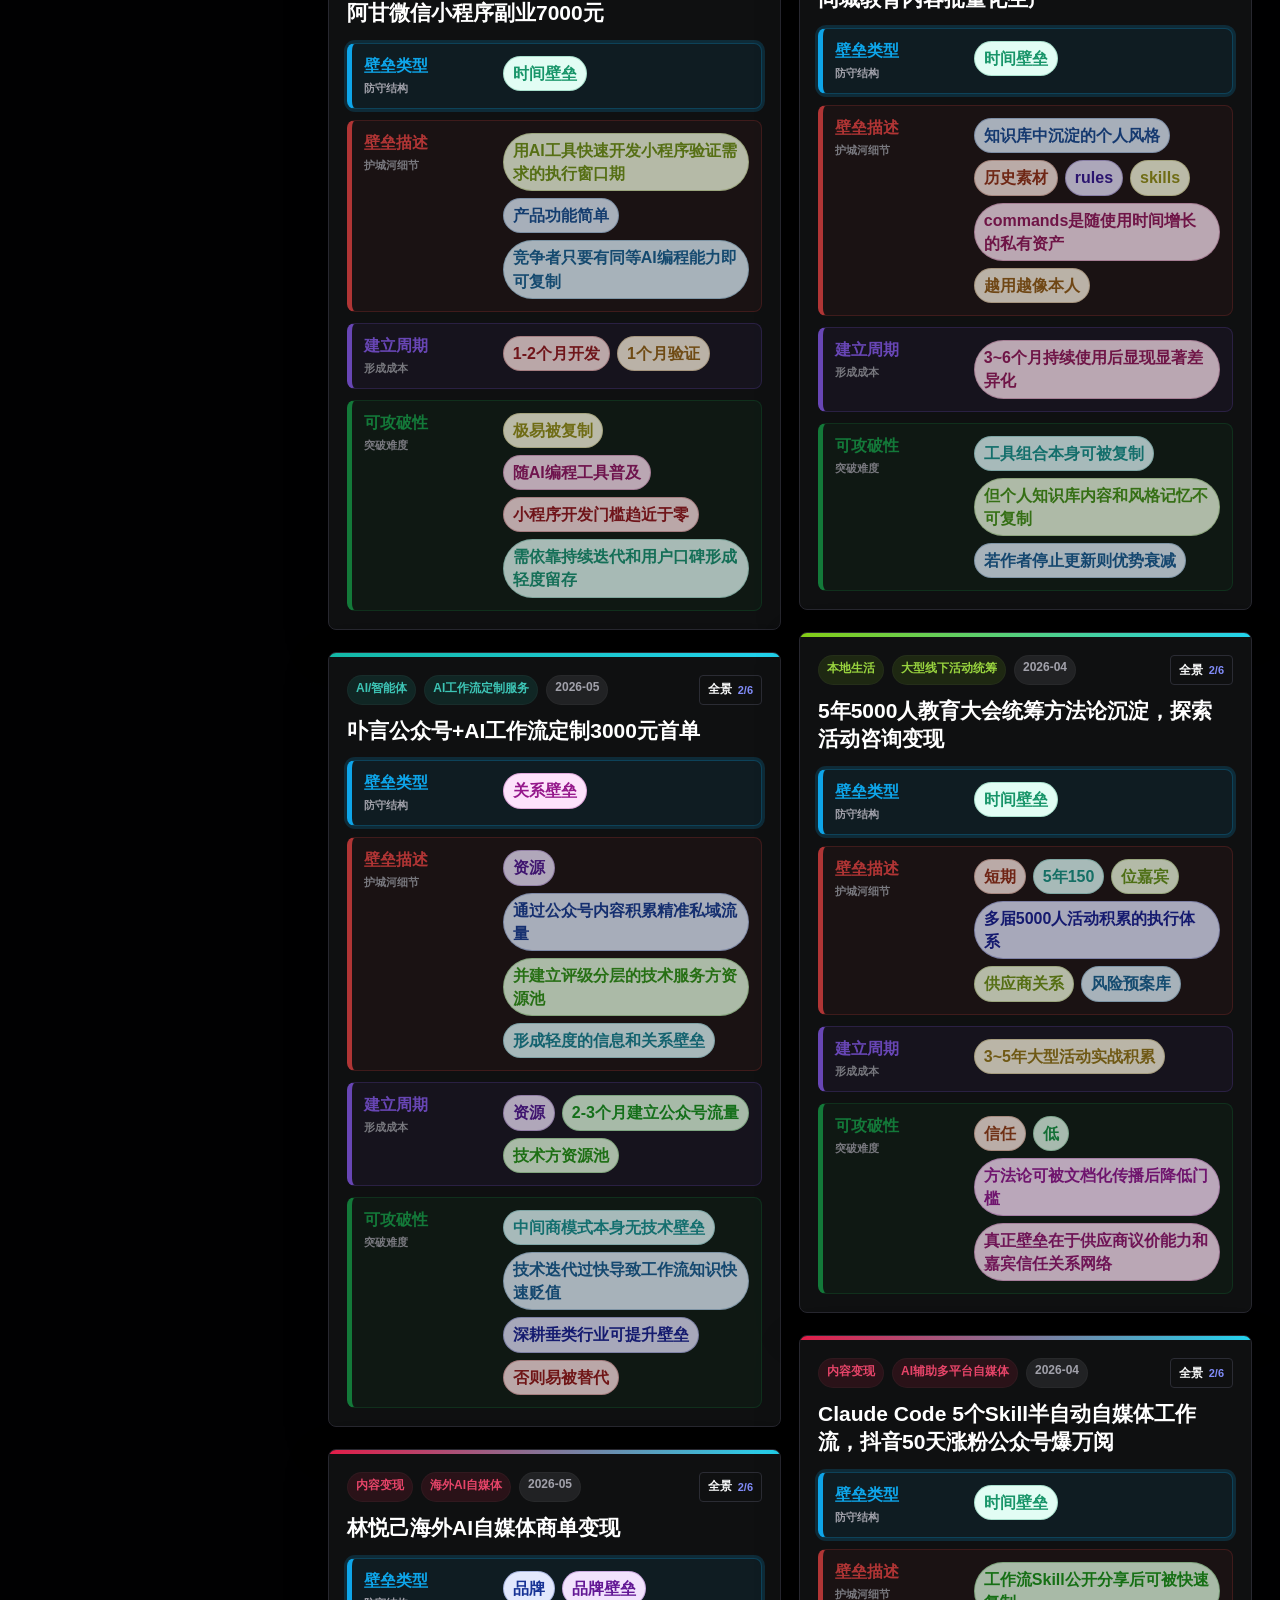
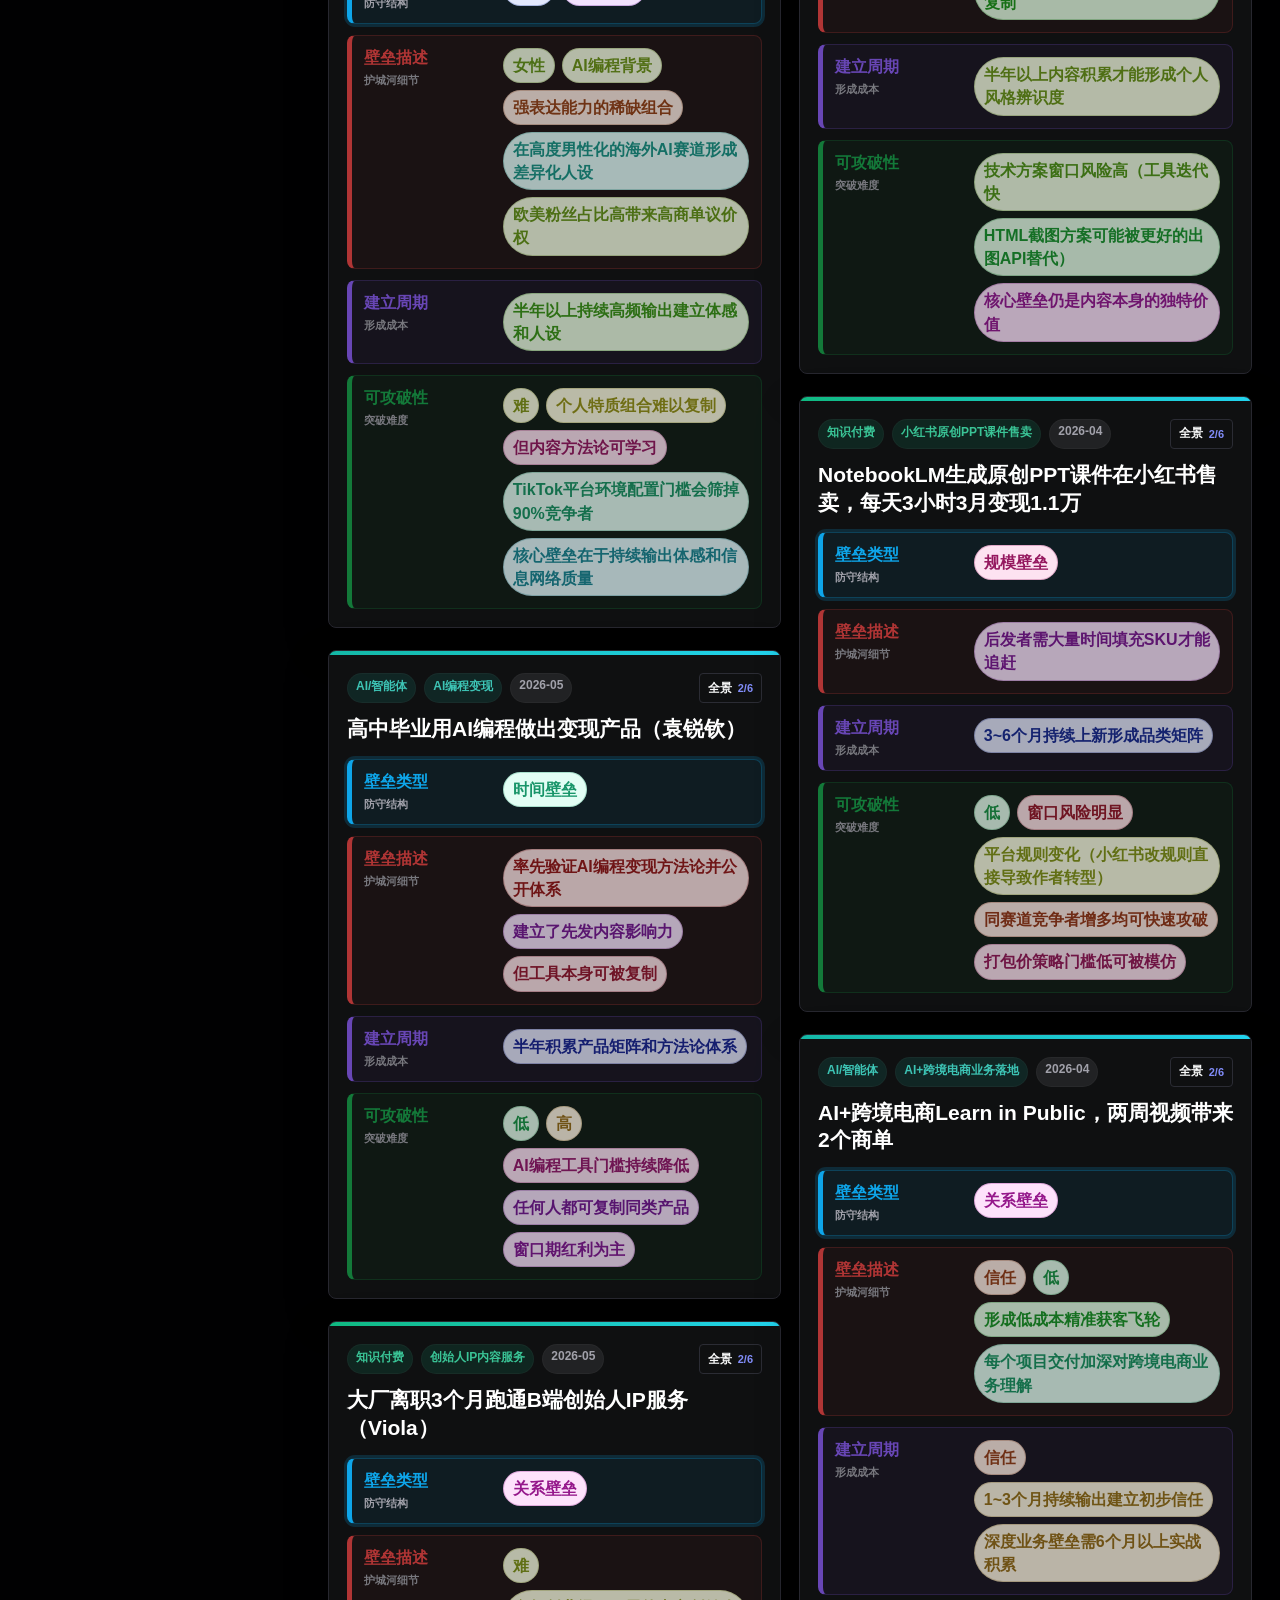
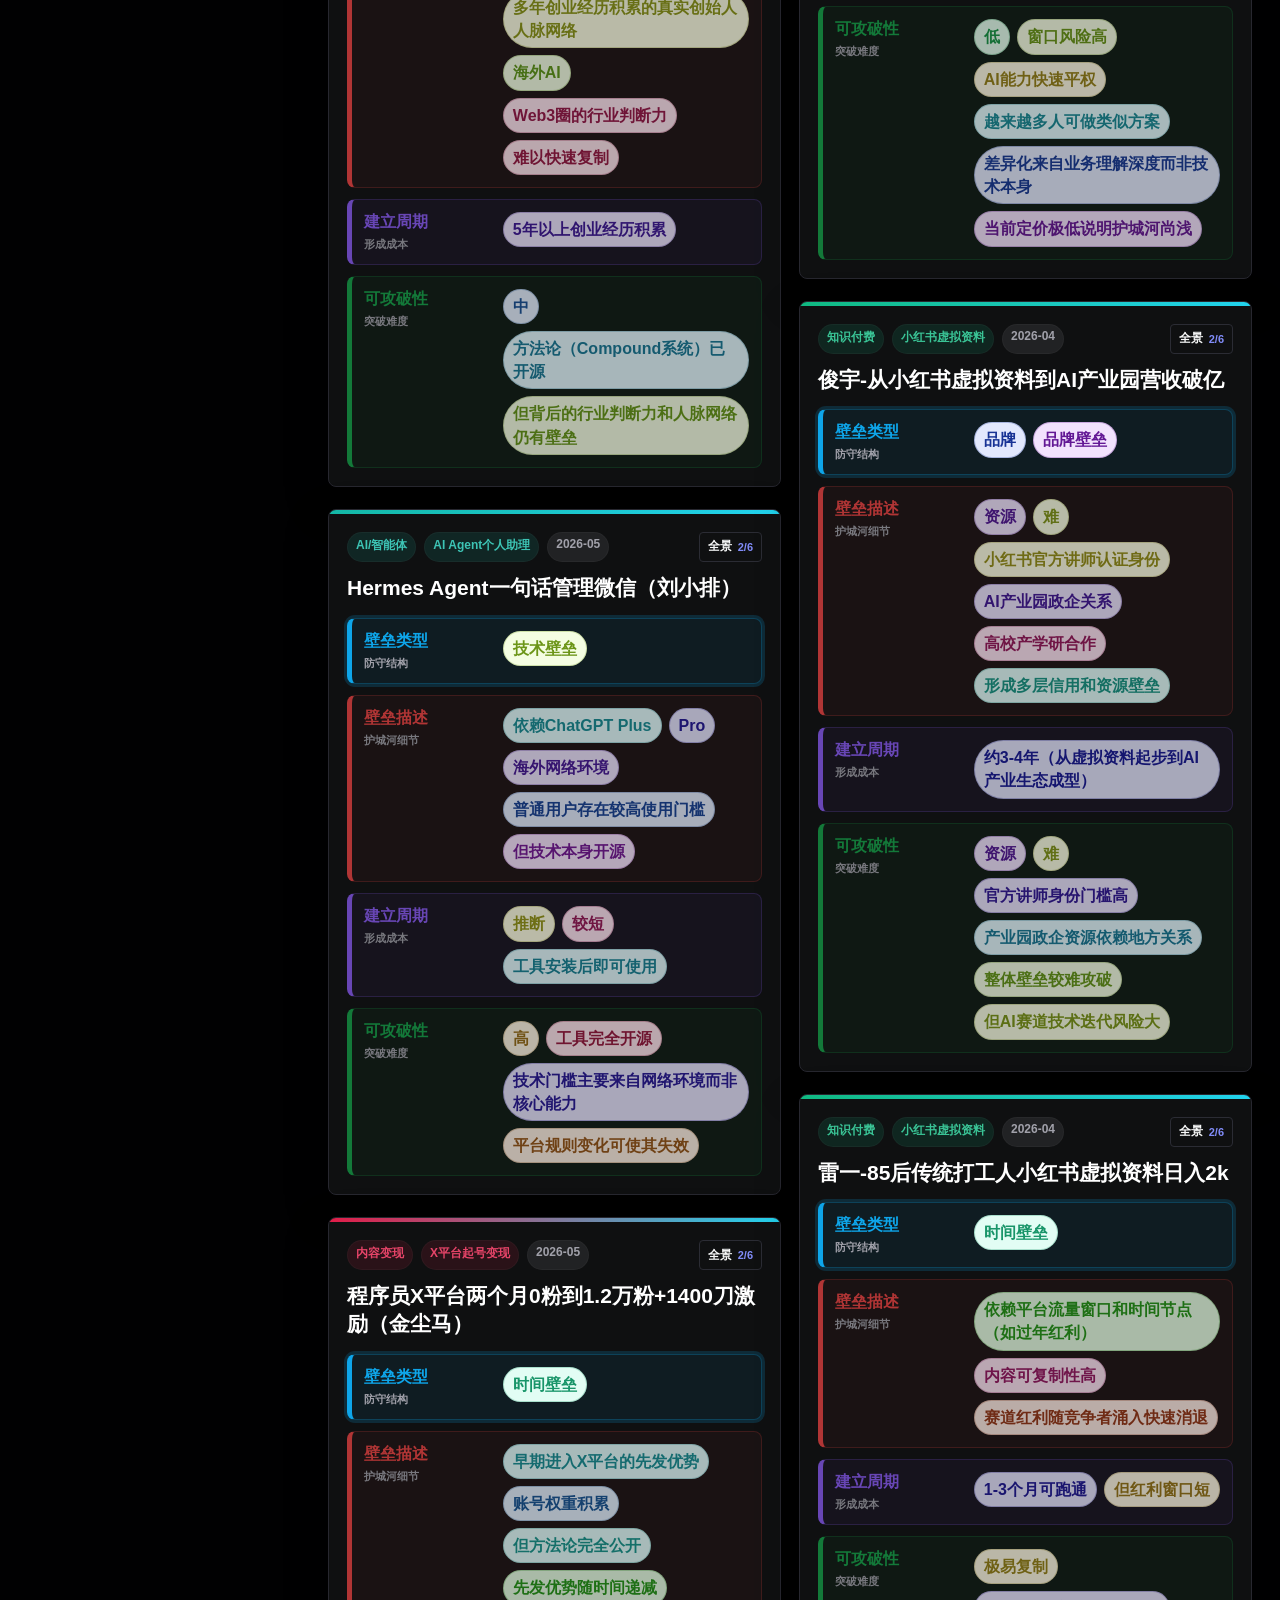
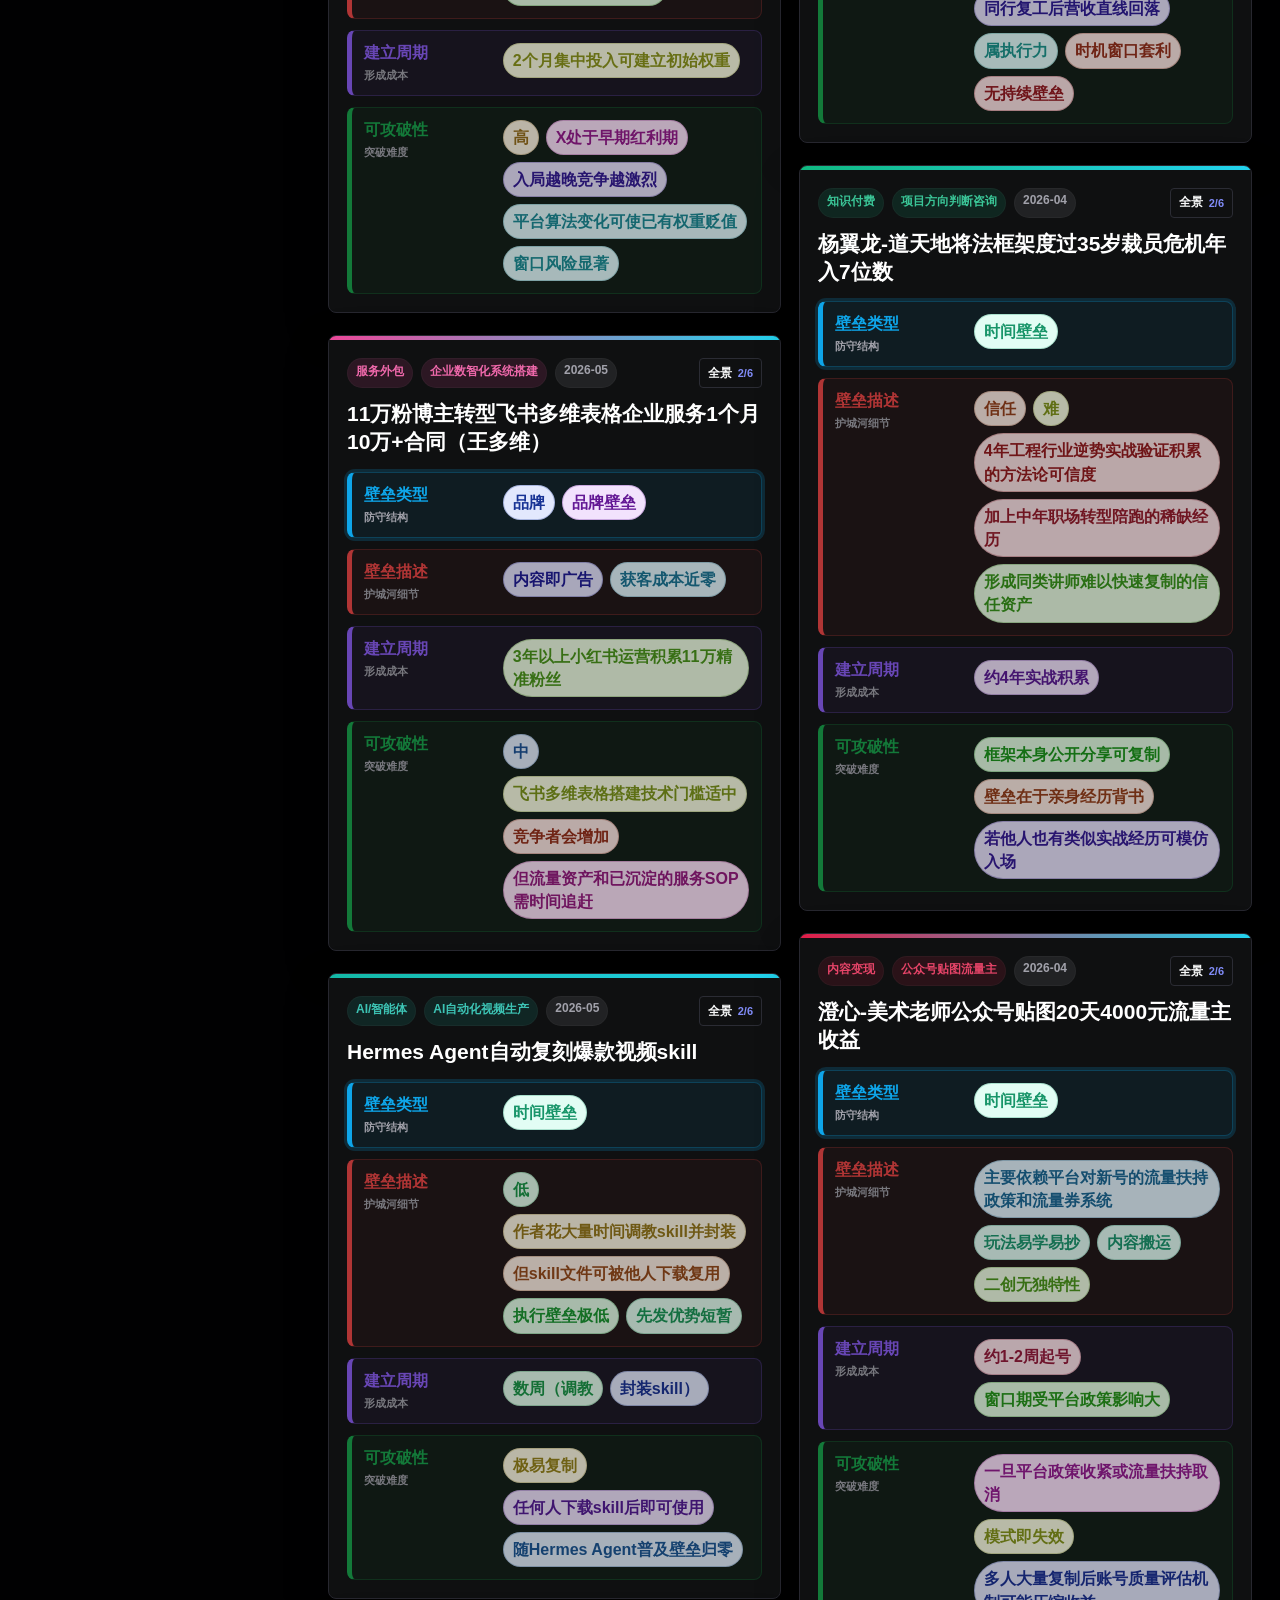
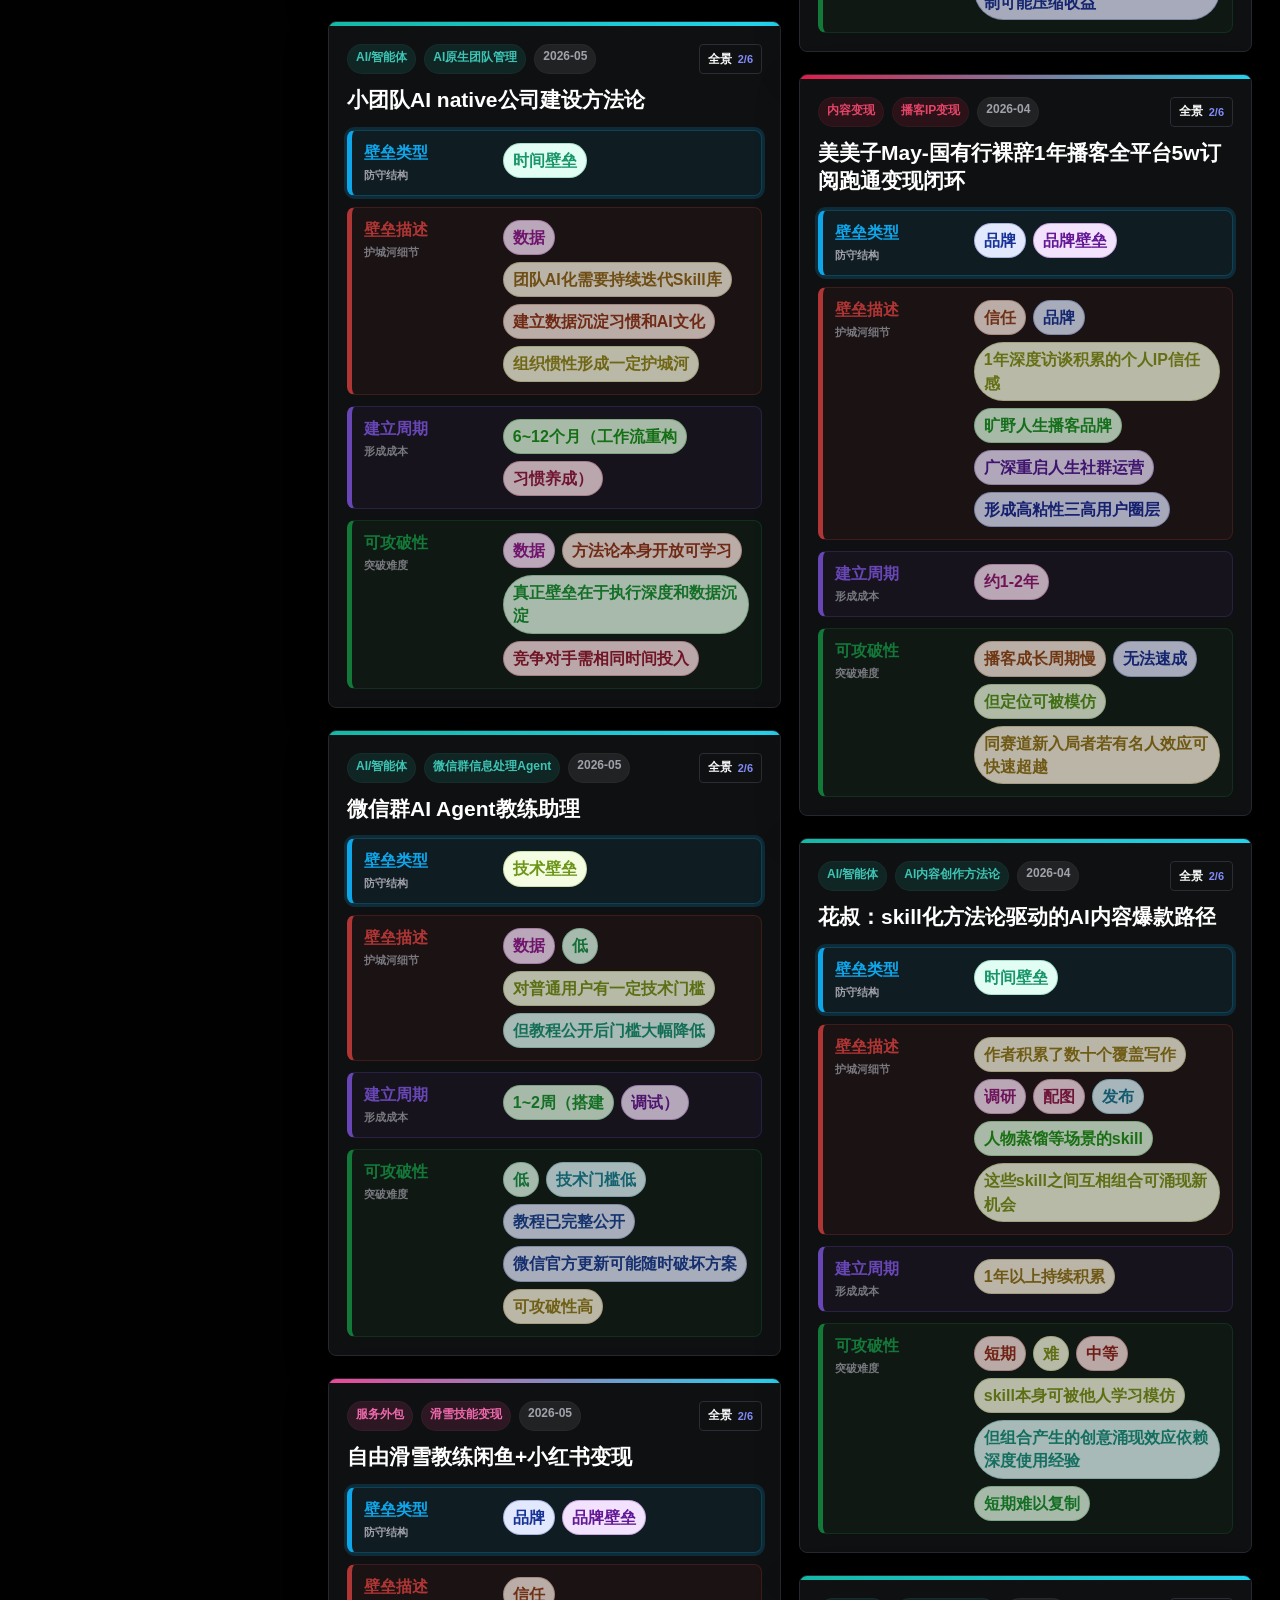
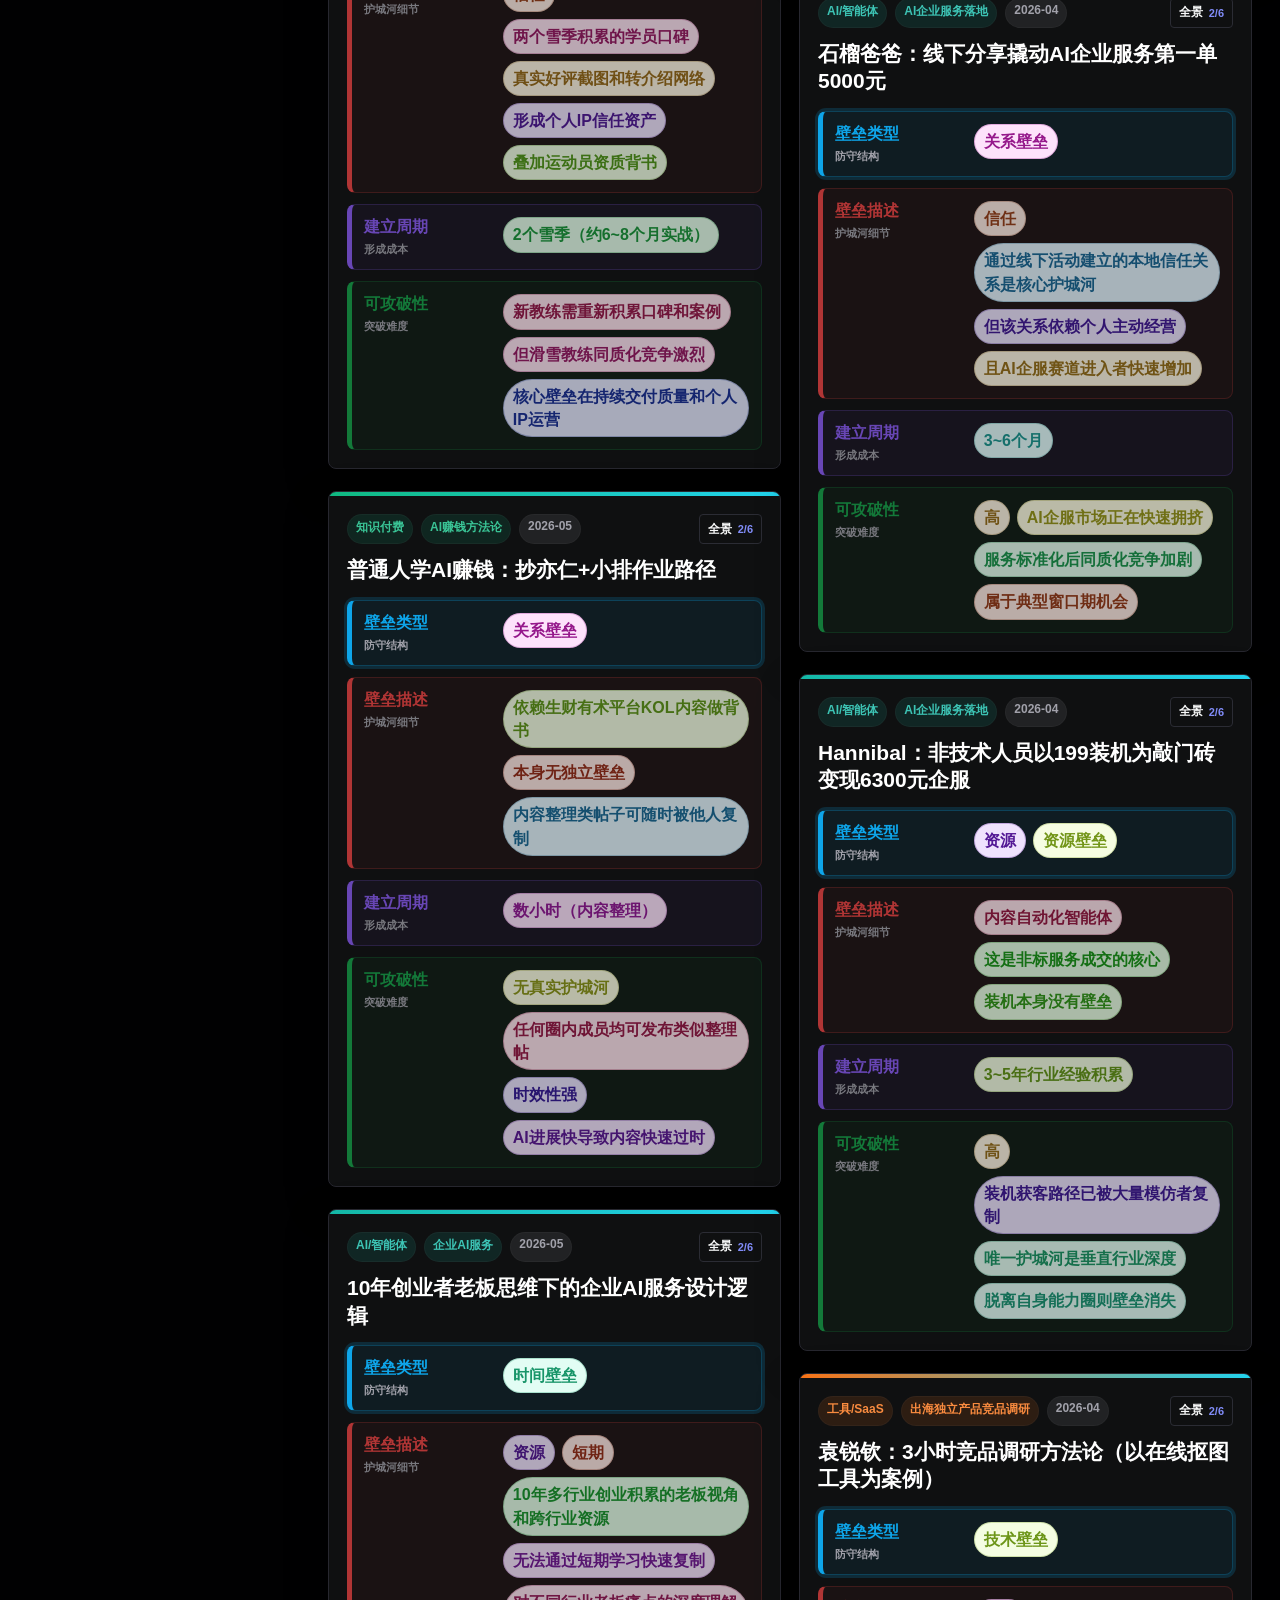
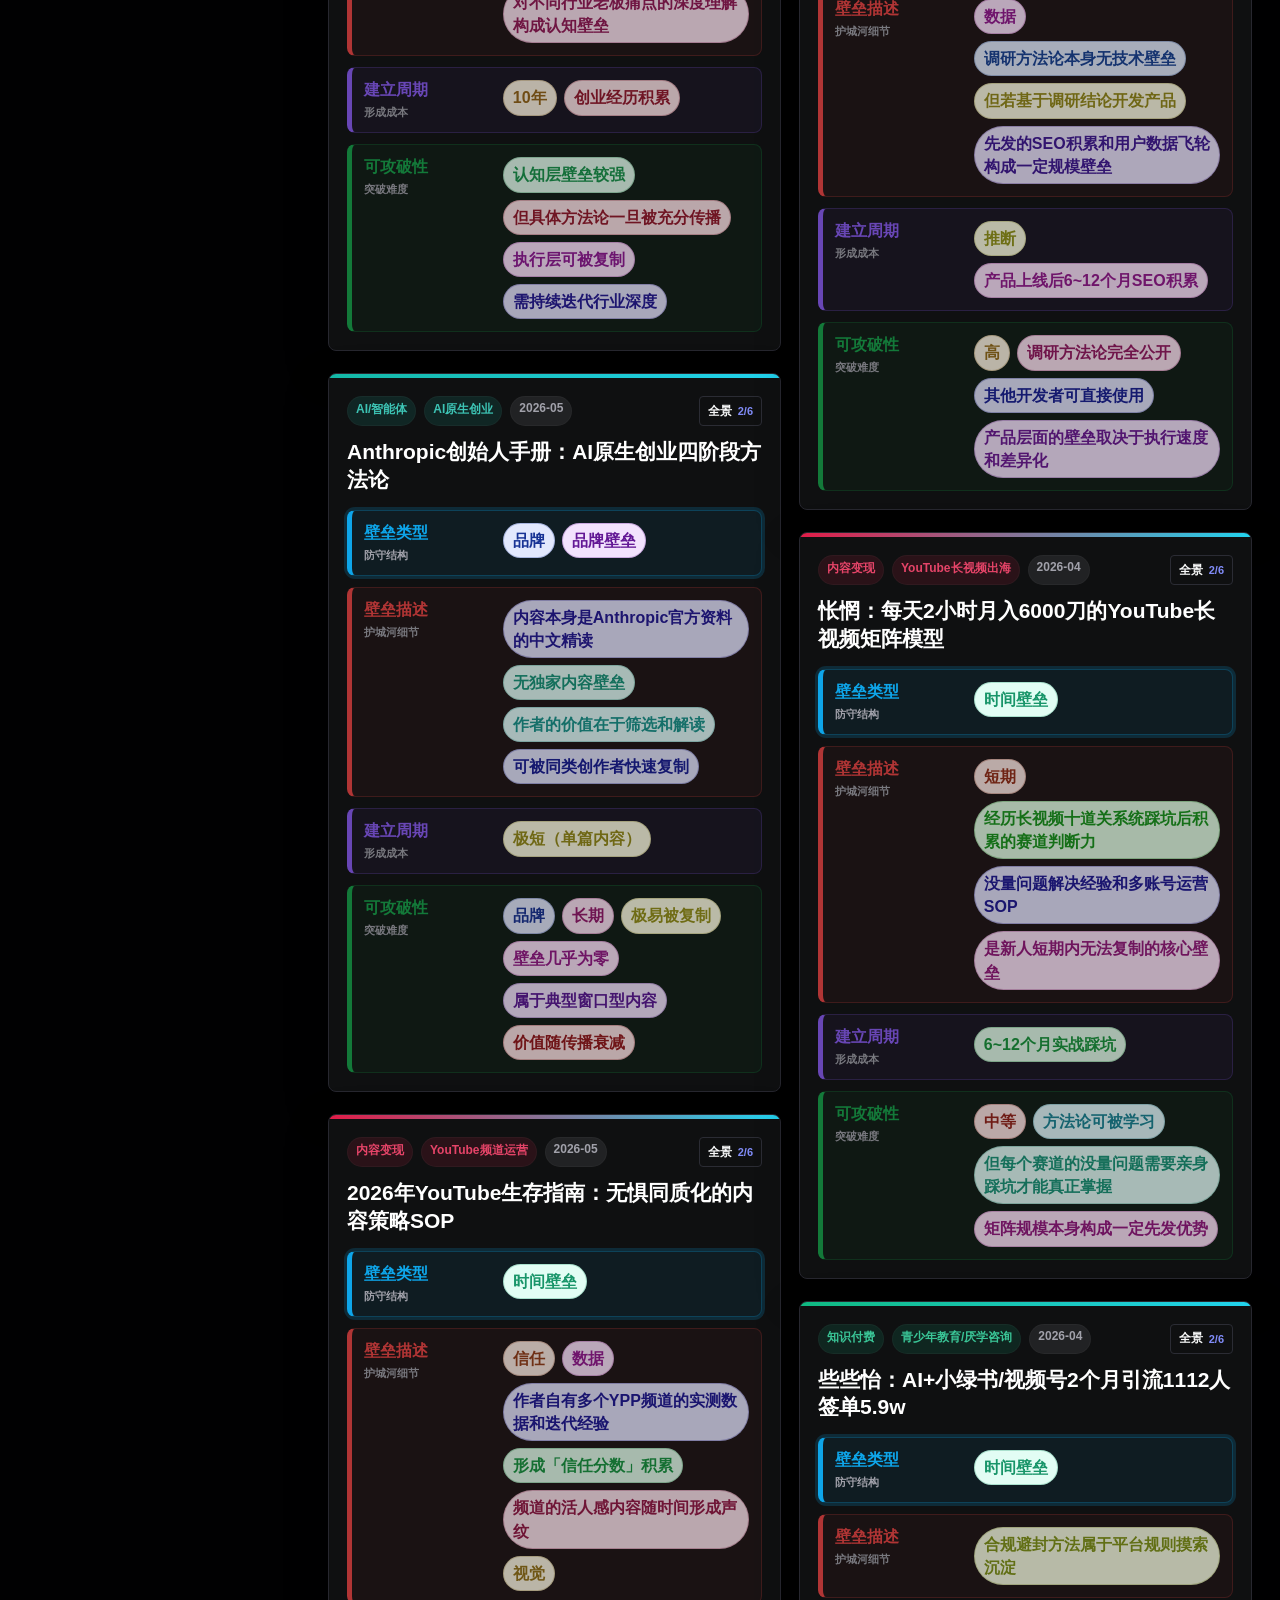
==== commit 4c185503: "Connect library cases with panoramic navigation" ====
--- a/barrier/index.html
+++ b/barrier/index.html
@@ -3,10 +3,14 @@
   <head>
     <meta charset="utf-8" />
     <meta name="viewport" content="width=device-width, initial-scale=1" />
+    <link rel="icon" href="data:," />
     <title>壁垒库可视化</title>
     <link rel="stylesheet" href="styles.css?v=20260706-viewmode" />
+    <link rel="stylesheet" href="../case-bridge.css?v=20260714" />
     <script src="data.js?v=20260704-130112" defer></script>
+    <script src="../case-map.js?v=20260714" defer></script>
     <script src="app.js?v=20260706-viewmode" defer></script>
+    <script src="../case-bridge.js?v=20260714" data-library="barrier" data-details-src="case-graph-details.js" defer></script>
   </head>
   <body class="theme-linear">
     <div class="app-shell">
--- a/case-bridge.css
+++ b/case-bridge.css
@@ -0,0 +1,343 @@
+:root {
+  --case-bridge-bg: #ffffff;
+  --case-bridge-surface: #f8fafc;
+  --case-bridge-text: #172033;
+  --case-bridge-muted: #64748b;
+  --case-bridge-line: #dbe3ee;
+  --case-bridge-accent: #2563eb;
+  --case-bridge-shadow: -16px 0 48px rgba(15, 23, 42, 0.16);
+}
+
+body.theme-linear {
+  --case-bridge-bg: #0f1011;
+  --case-bridge-surface: #17181c;
+  --case-bridge-text: #f7f8f8;
+  --case-bridge-muted: #a1a1aa;
+  --case-bridge-line: #2b2c34;
+  --case-bridge-accent: #818cf8;
+  --case-bridge-shadow: -16px 0 48px rgba(0, 0, 0, 0.5);
+}
+
+body.case-bridge-open {
+  overflow: hidden;
+}
+
+.case-bridge-trigger {
+  display: inline-flex;
+  align-items: center;
+  gap: 6px;
+  min-height: 30px;
+  margin-left: auto;
+  border: 1px solid var(--case-bridge-line);
+  border-radius: 4px;
+  padding: 4px 8px;
+  background: var(--case-bridge-bg);
+  color: var(--case-bridge-text);
+  font: inherit;
+  font-size: 12px;
+  font-weight: 700;
+  letter-spacing: 0;
+  cursor: pointer;
+  white-space: nowrap;
+}
+
+.case-bridge-trigger:hover {
+  border-color: var(--case-bridge-accent);
+  color: var(--case-bridge-accent);
+}
+
+.case-bridge-trigger b {
+  color: var(--case-bridge-accent);
+  font-size: 11px;
+}
+
+.case-bridge-trigger:focus-visible,
+.case-bridge-close:focus-visible,
+.case-bridge-action:focus-visible,
+.case-bridge-related-list button:focus-visible {
+  outline: 3px solid var(--case-bridge-accent);
+  outline-offset: 2px;
+}
+
+.case-bridge-backdrop {
+  position: fixed;
+  inset: 0;
+  z-index: 9998;
+  background: rgba(15, 23, 42, 0.45);
+  opacity: 0;
+  transition: opacity 180ms ease;
+}
+
+.case-bridge-backdrop.is-open {
+  opacity: 1;
+}
+
+.case-bridge-drawer {
+  position: fixed;
+  inset: 0 0 0 auto;
+  z-index: 9999;
+  width: min(460px, 100vw);
+  background: var(--case-bridge-bg);
+  color: var(--case-bridge-text);
+  box-shadow: var(--case-bridge-shadow);
+  transform: translateX(100%);
+  transition: transform 180ms ease;
+  overflow: hidden;
+}
+
+.case-bridge-drawer.is-open {
+  transform: translateX(0);
+}
+
+.case-bridge-header {
+  display: flex;
+  align-items: flex-start;
+  justify-content: space-between;
+  gap: 16px;
+  min-height: 104px;
+  border-bottom: 1px solid var(--case-bridge-line);
+  padding: 22px 24px 18px;
+}
+
+.case-bridge-heading {
+  min-width: 0;
+}
+
+.case-bridge-kicker {
+  display: block;
+  margin-bottom: 8px;
+  color: var(--case-bridge-accent);
+  font-size: 12px;
+  font-weight: 800;
+}
+
+.case-bridge-title {
+  margin: 0;
+  color: var(--case-bridge-text);
+  font-size: 20px;
+  line-height: 1.35;
+  letter-spacing: 0;
+  overflow-wrap: anywhere;
+}
+
+.case-bridge-close {
+  display: grid;
+  place-items: center;
+  flex: 0 0 36px;
+  width: 36px;
+  height: 36px;
+  border: 1px solid var(--case-bridge-line);
+  border-radius: 4px;
+  padding: 0;
+  background: transparent;
+  color: var(--case-bridge-text);
+  font-size: 25px;
+  line-height: 1;
+  cursor: pointer;
+}
+
+.case-bridge-body {
+  height: calc(100vh - 104px);
+  padding: 0 24px 32px;
+  overflow-y: auto;
+  overscroll-behavior: contain;
+}
+
+.case-bridge-status {
+  display: flex;
+  align-items: center;
+  justify-content: space-between;
+  gap: 12px;
+  min-height: 58px;
+  border-bottom: 1px solid var(--case-bridge-line);
+  color: var(--case-bridge-muted);
+  font-size: 12px;
+}
+
+.case-bridge-status strong {
+  color: var(--case-bridge-text);
+  font-size: 14px;
+}
+
+.case-bridge-status.is-error {
+  color: #dc2626;
+}
+
+.case-bridge-dimensions {
+  padding: 8px 0 2px;
+}
+
+.case-bridge-dimension {
+  display: grid;
+  grid-template-columns: 30px minmax(0, 1fr) auto;
+  align-items: center;
+  gap: 12px;
+  min-height: 78px;
+  border-bottom: 1px solid var(--case-bridge-line);
+  padding: 12px 0;
+}
+
+.case-bridge-dimension.is-current {
+  background: var(--case-bridge-surface);
+}
+
+.case-bridge-dimension.is-missing {
+  opacity: 0.52;
+}
+
+.case-bridge-marker {
+  display: grid;
+  place-items: center;
+  width: 28px;
+  height: 28px;
+  border: 2px solid var(--case-bridge-color);
+  border-radius: 50%;
+  color: var(--case-bridge-color);
+  font-size: 12px;
+  font-weight: 800;
+}
+
+.case-bridge-dimension-content {
+  min-width: 0;
+}
+
+.case-bridge-dimension-name {
+  display: flex;
+  align-items: baseline;
+  justify-content: space-between;
+  gap: 10px;
+}
+
+.case-bridge-dimension-name strong {
+  color: var(--case-bridge-text);
+  font-size: 14px;
+}
+
+.case-bridge-dimension-name span {
+  color: var(--case-bridge-muted);
+  font-size: 11px;
+  white-space: nowrap;
+}
+
+.case-bridge-dimension-content p {
+  margin: 5px 0 0;
+  color: var(--case-bridge-muted);
+  font-size: 12px;
+  line-height: 1.5;
+  overflow: hidden;
+  display: -webkit-box;
+  -webkit-box-orient: vertical;
+  -webkit-line-clamp: 2;
+}
+
+.case-bridge-action {
+  display: inline-grid;
+  place-items: center;
+  min-width: 48px;
+  min-height: 32px;
+  border: 1px solid var(--case-bridge-line);
+  border-radius: 4px;
+  padding: 5px 8px;
+  background: var(--case-bridge-bg);
+  color: var(--case-bridge-accent);
+  font: inherit;
+  font-size: 12px;
+  font-weight: 800;
+  text-decoration: none;
+  cursor: pointer;
+}
+
+.case-bridge-related {
+  padding-top: 24px;
+}
+
+.case-bridge-related h3 {
+  margin: 0;
+  color: var(--case-bridge-text);
+  font-size: 15px;
+  letter-spacing: 0;
+}
+
+.case-bridge-related-note {
+  margin: 6px 0 14px;
+  color: var(--case-bridge-muted);
+  font-size: 12px;
+}
+
+.case-bridge-related-list {
+  border-top: 1px solid var(--case-bridge-line);
+}
+
+.case-bridge-related-list button {
+  display: grid;
+  grid-template-columns: minmax(0, 1fr) auto;
+  gap: 12px;
+  width: 100%;
+  border: 0;
+  border-bottom: 1px solid var(--case-bridge-line);
+  border-radius: 0;
+  padding: 12px 0;
+  background: transparent;
+  color: var(--case-bridge-text);
+  font: inherit;
+  text-align: left;
+  cursor: pointer;
+}
+
+.case-bridge-related-list button:hover span {
+  color: var(--case-bridge-accent);
+}
+
+.case-bridge-related-list span {
+  min-width: 0;
+  font-size: 13px;
+  line-height: 1.5;
+  overflow-wrap: anywhere;
+}
+
+.case-bridge-related-list b {
+  color: var(--case-bridge-accent);
+  font-size: 11px;
+}
+
+.case-card.case-bridge-spotlight {
+  outline: 3px solid var(--case-bridge-accent);
+  outline-offset: 4px;
+}
+
+@media (max-width: 640px) {
+  .case-bridge-backdrop,
+  .case-bridge-drawer {
+    transition: none;
+  }
+
+  .case-bridge-trigger {
+    margin-left: 0;
+  }
+
+  .case-bridge-header {
+    min-height: 96px;
+    padding: 18px 18px 16px;
+  }
+
+  .case-bridge-body {
+    height: calc(100vh - 96px);
+    padding: 0 18px 24px;
+  }
+
+  .case-bridge-title {
+    font-size: 18px;
+  }
+
+  .case-bridge-dimension {
+    grid-template-columns: 28px minmax(0, 1fr) auto;
+    gap: 9px;
+  }
+}
+
+@media (prefers-reduced-motion: reduce) {
+  .case-bridge-backdrop,
+  .case-bridge-drawer {
+    transition: none;
+  }
+}
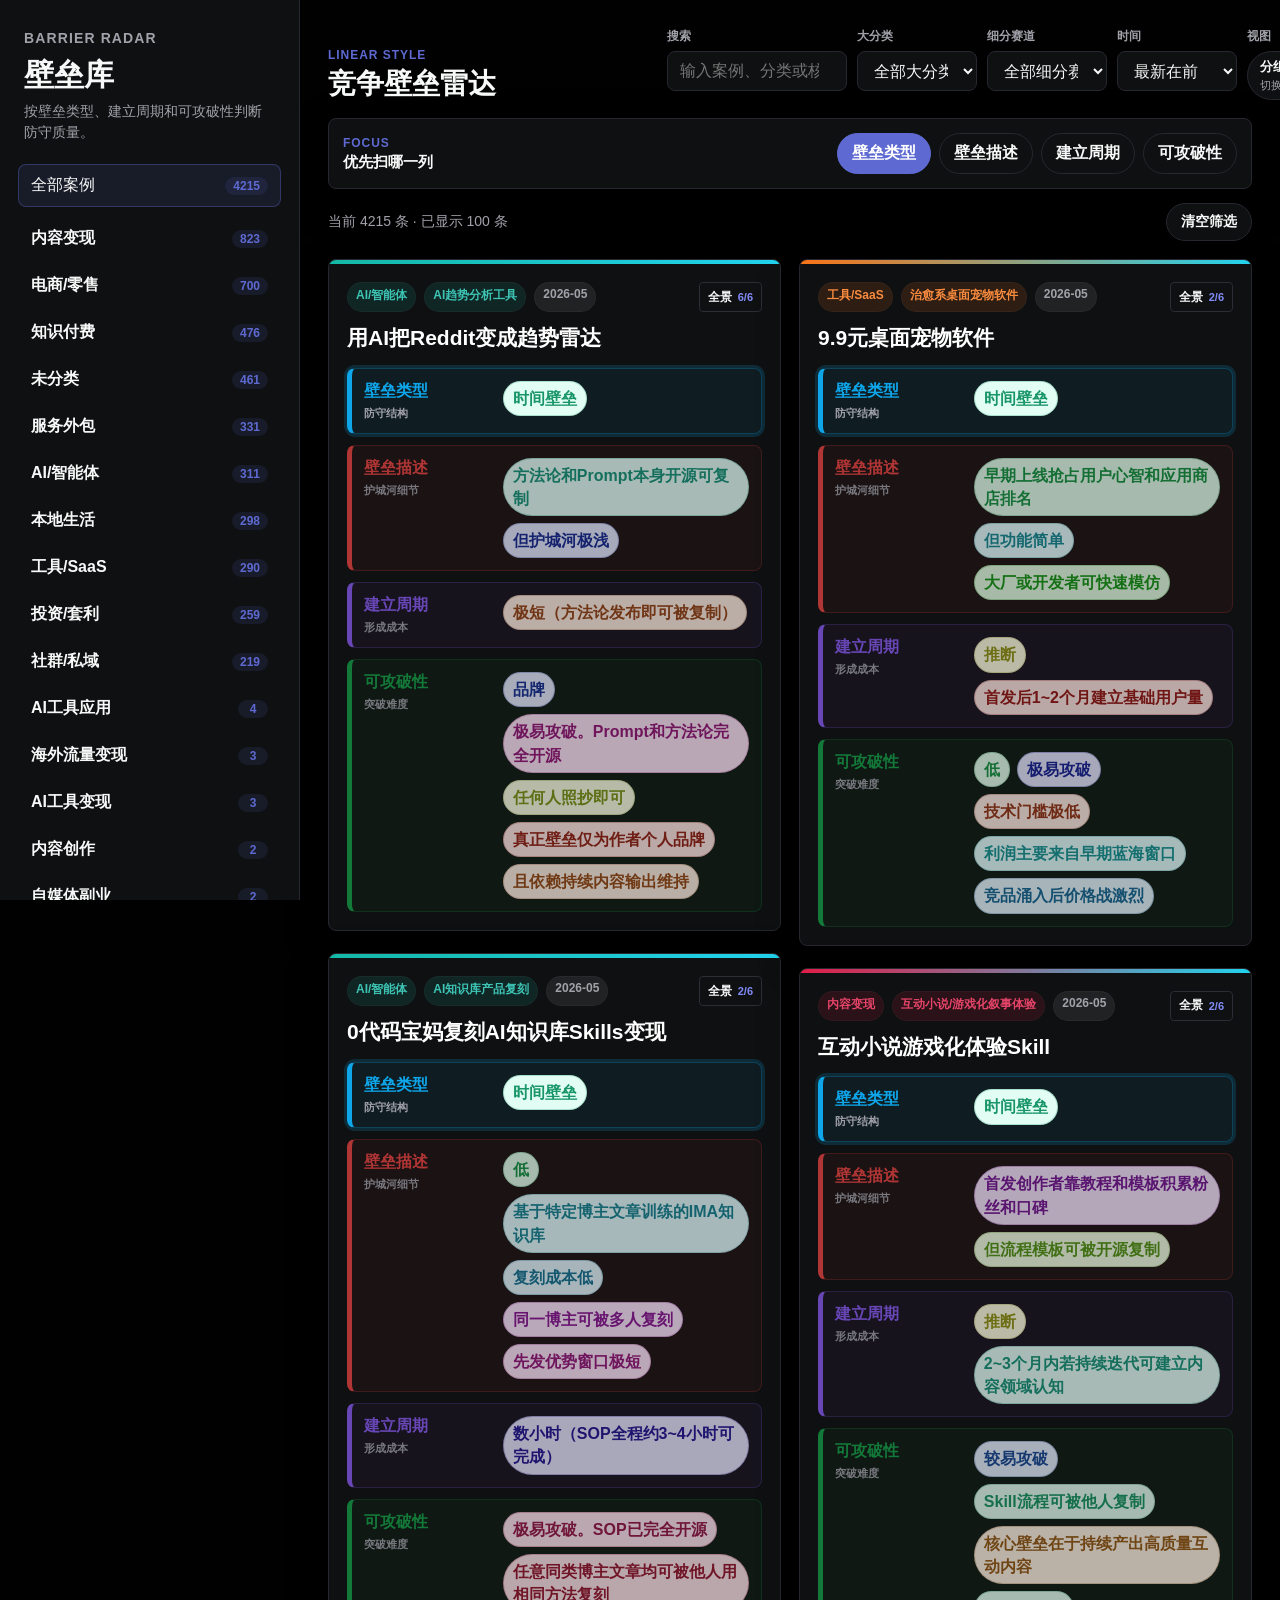
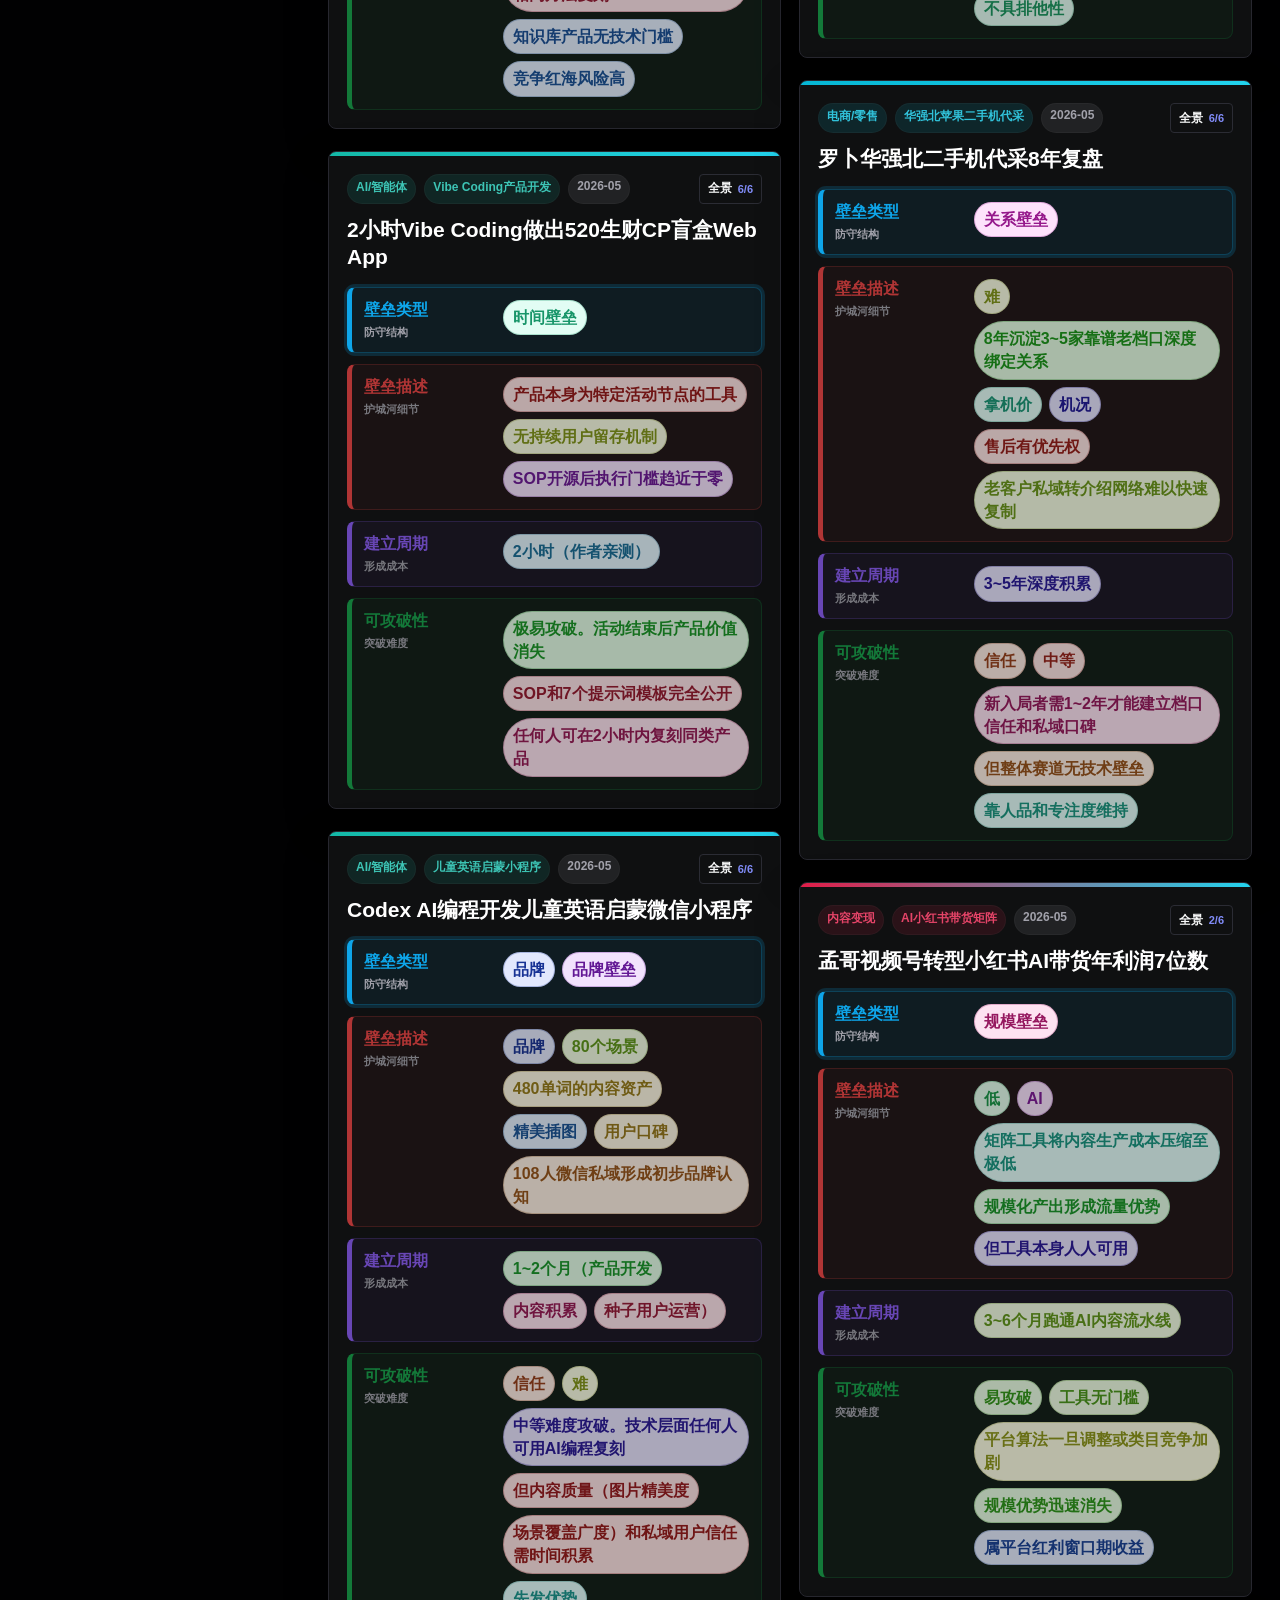
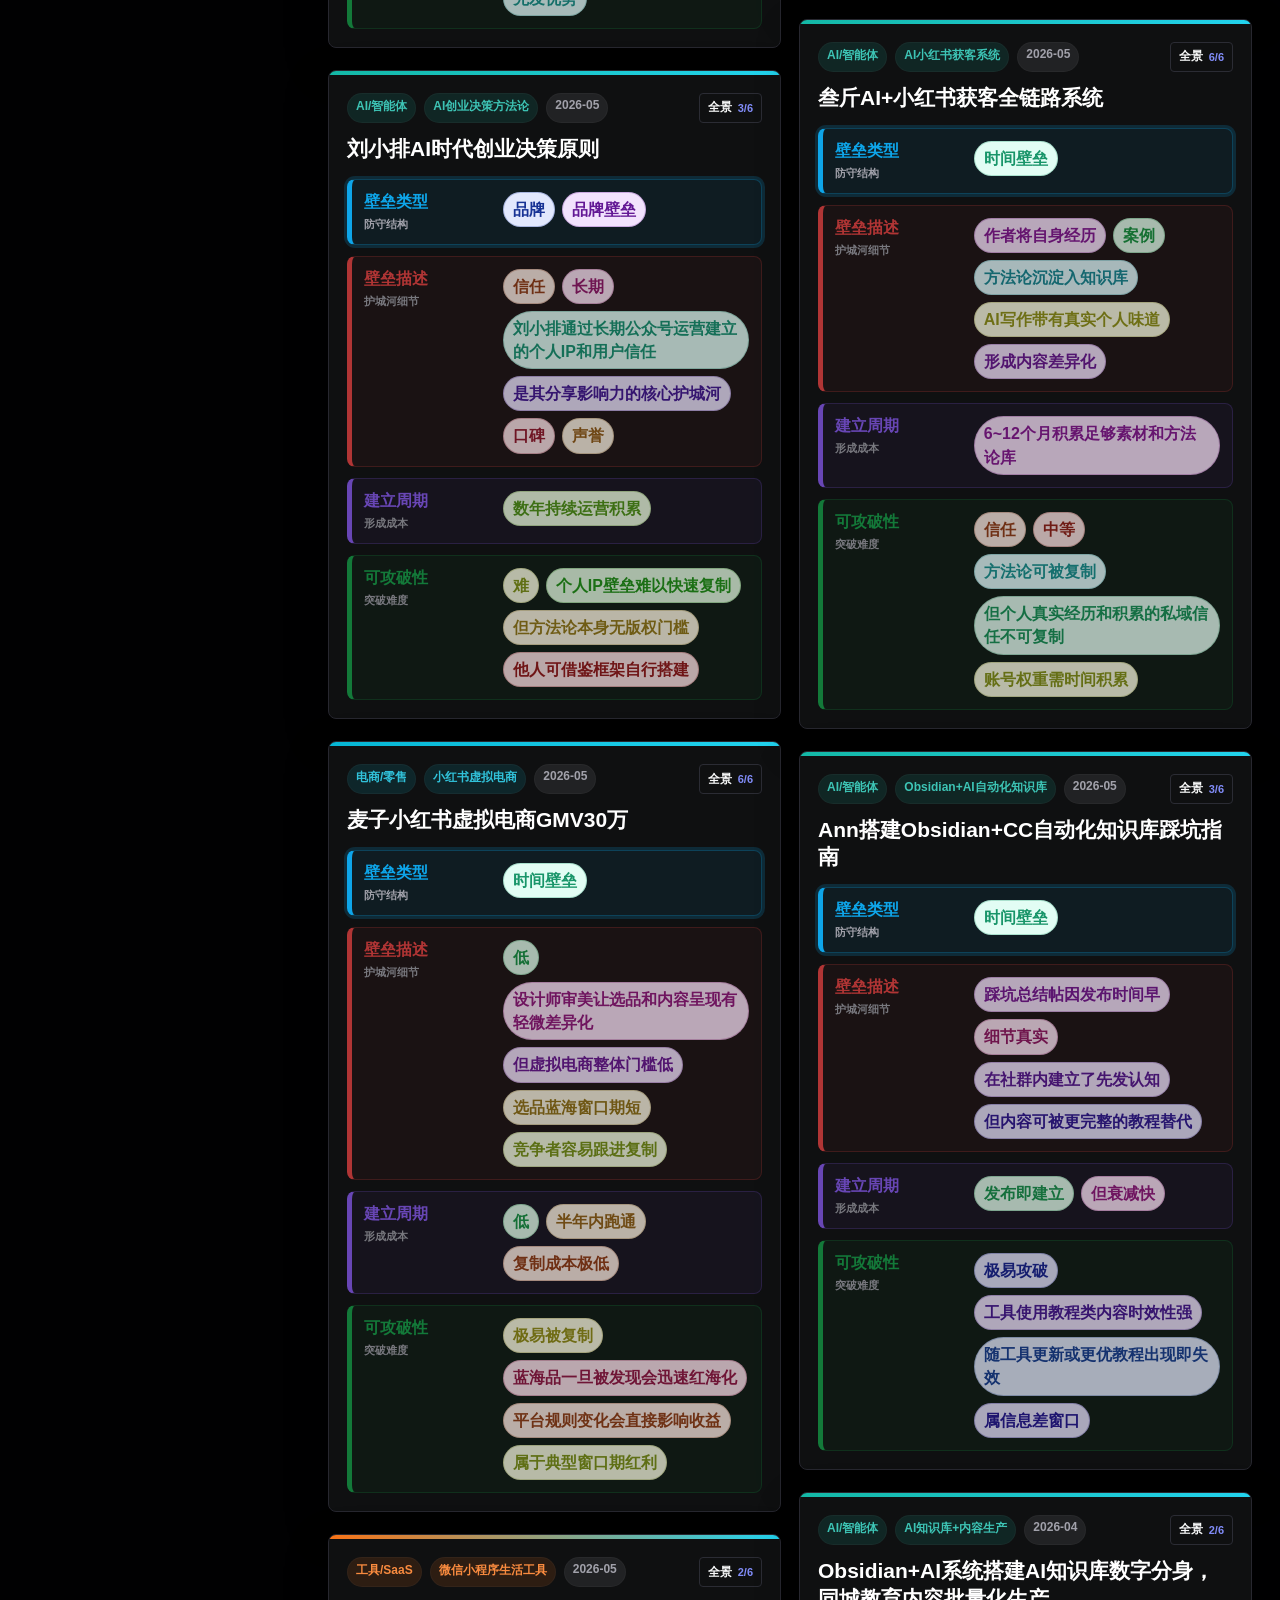
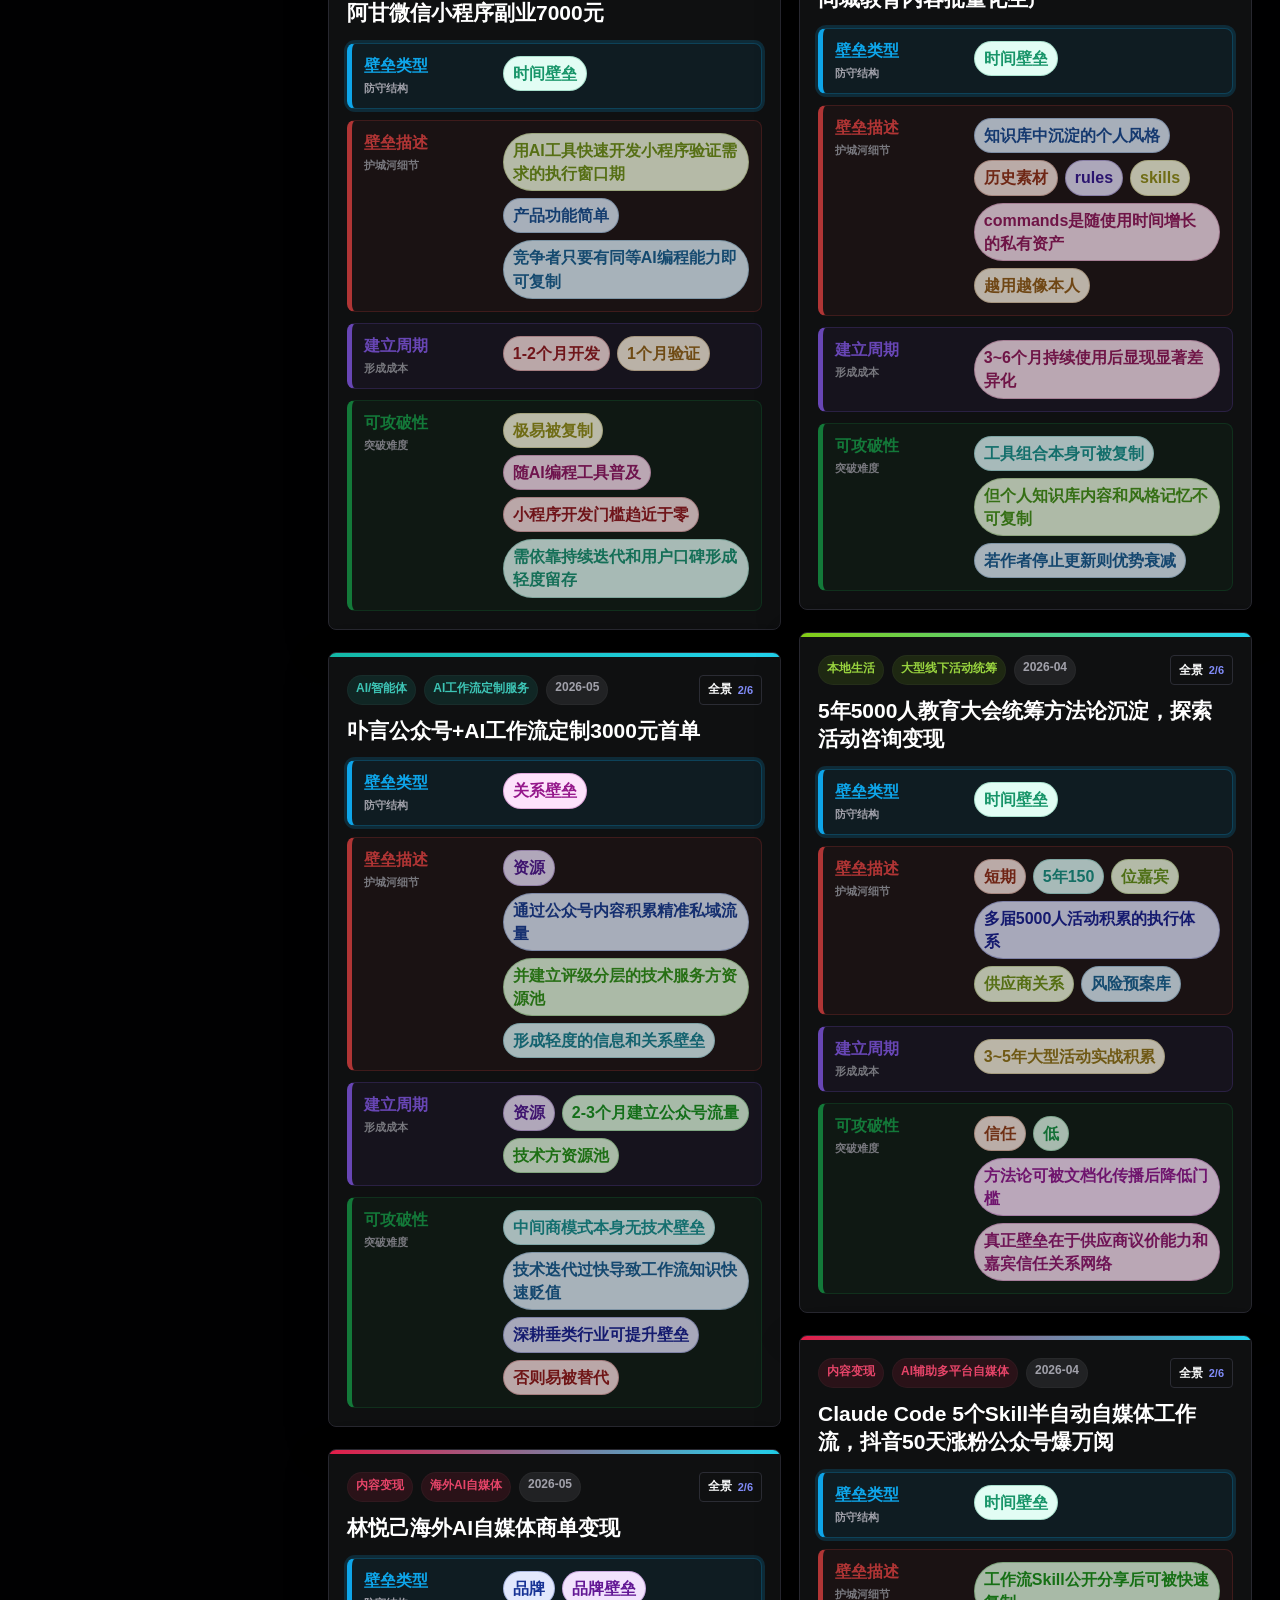
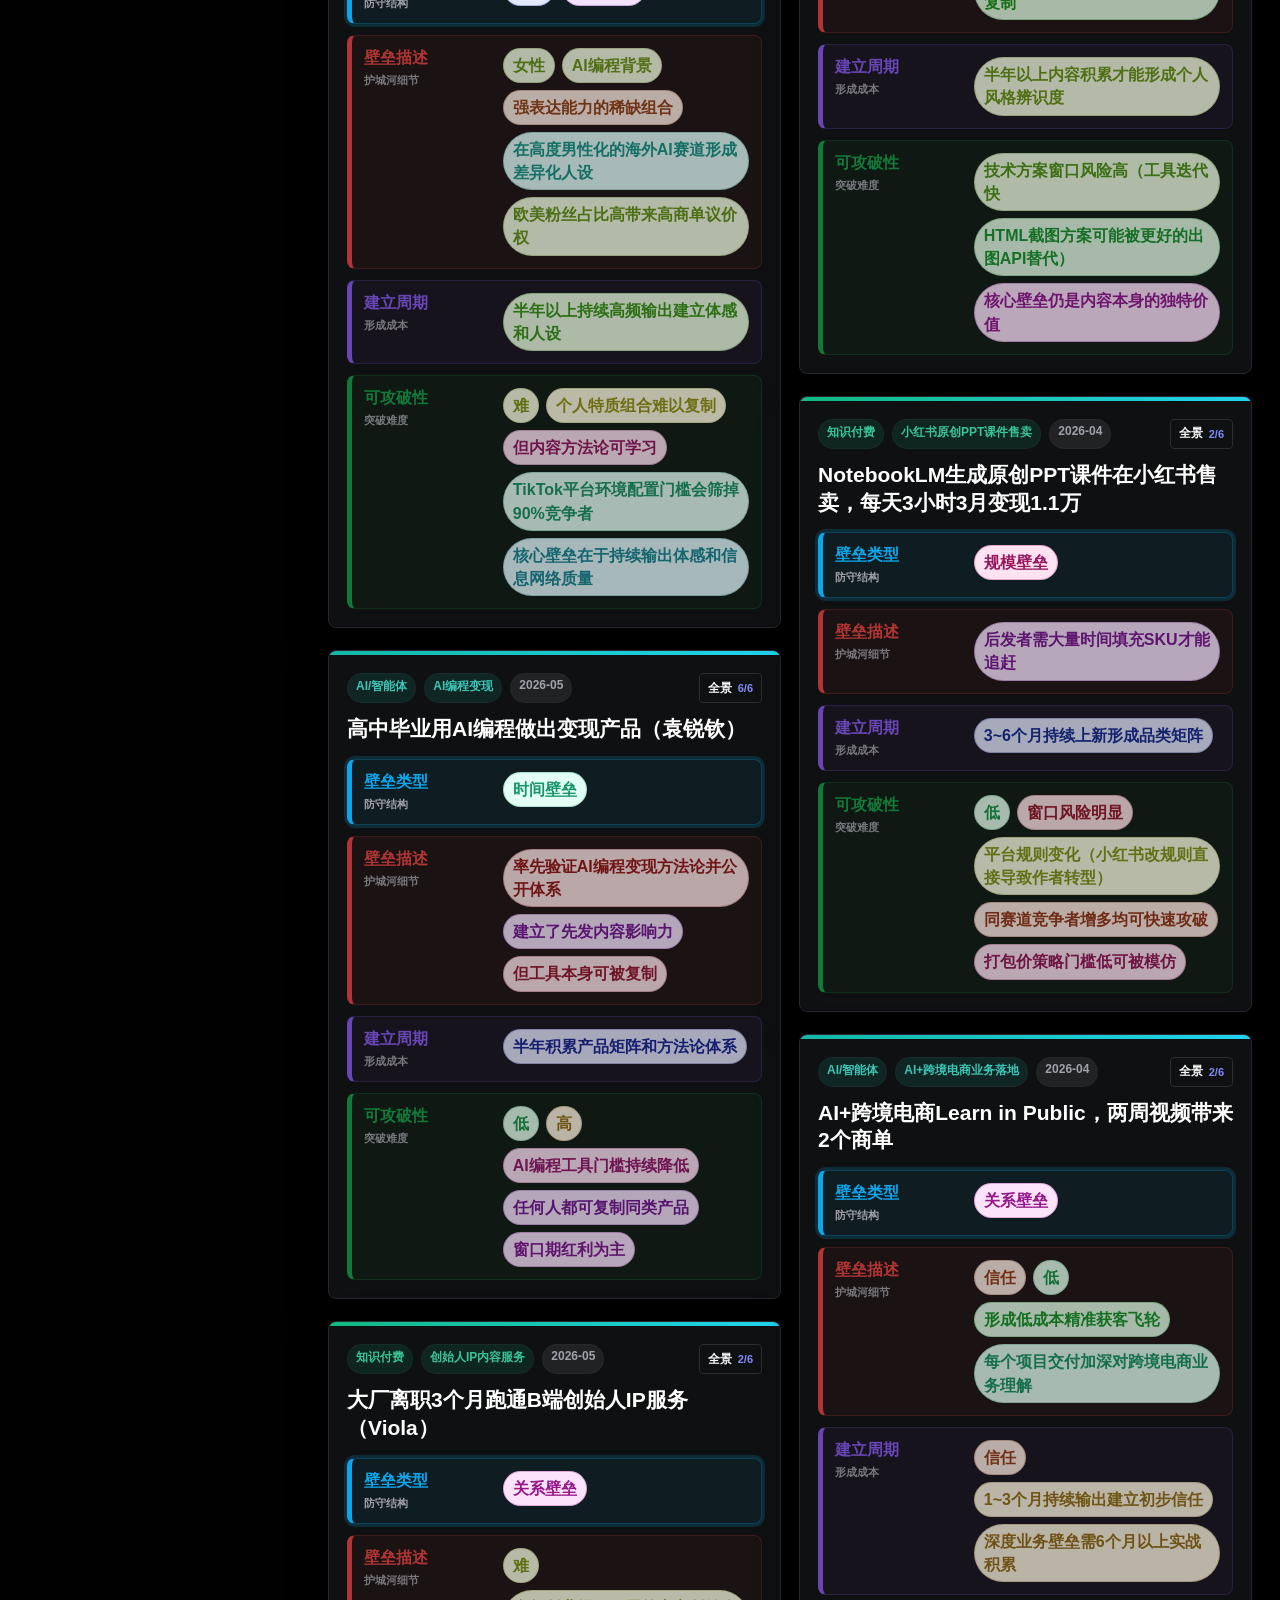
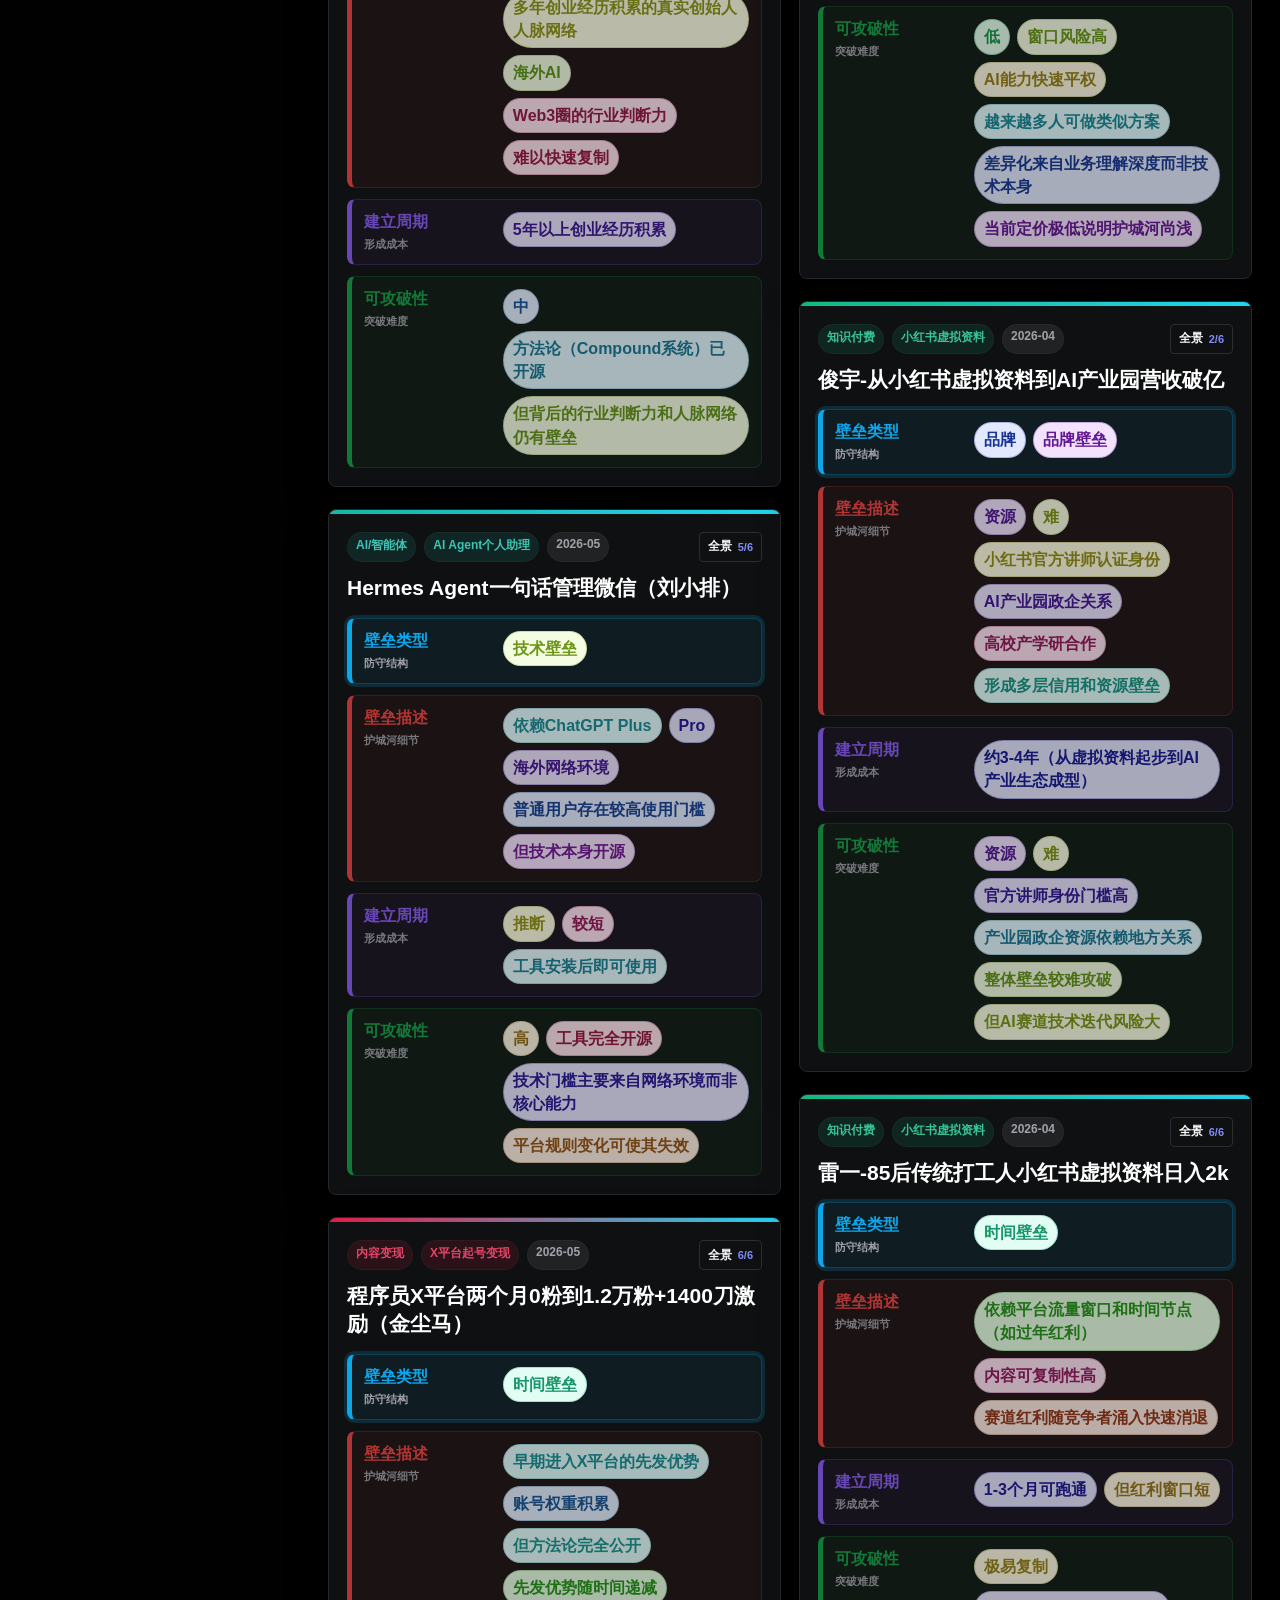
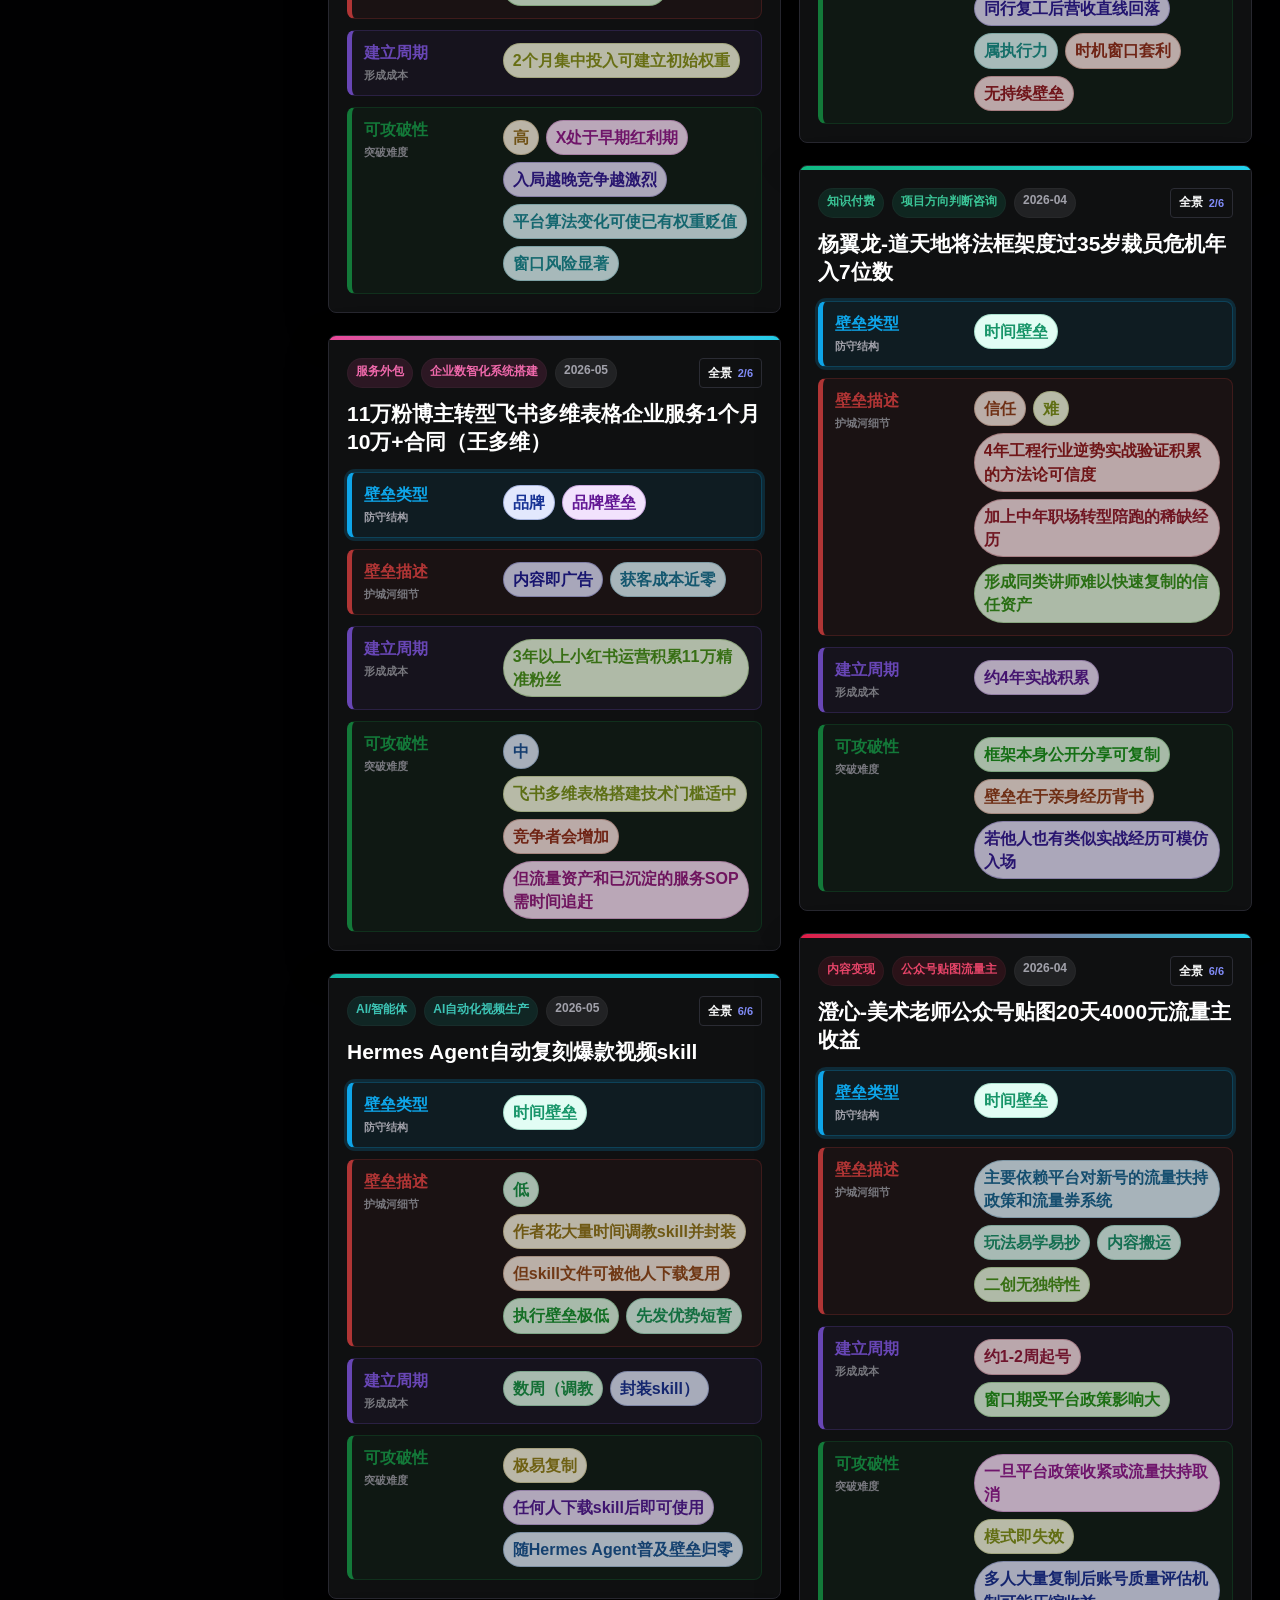
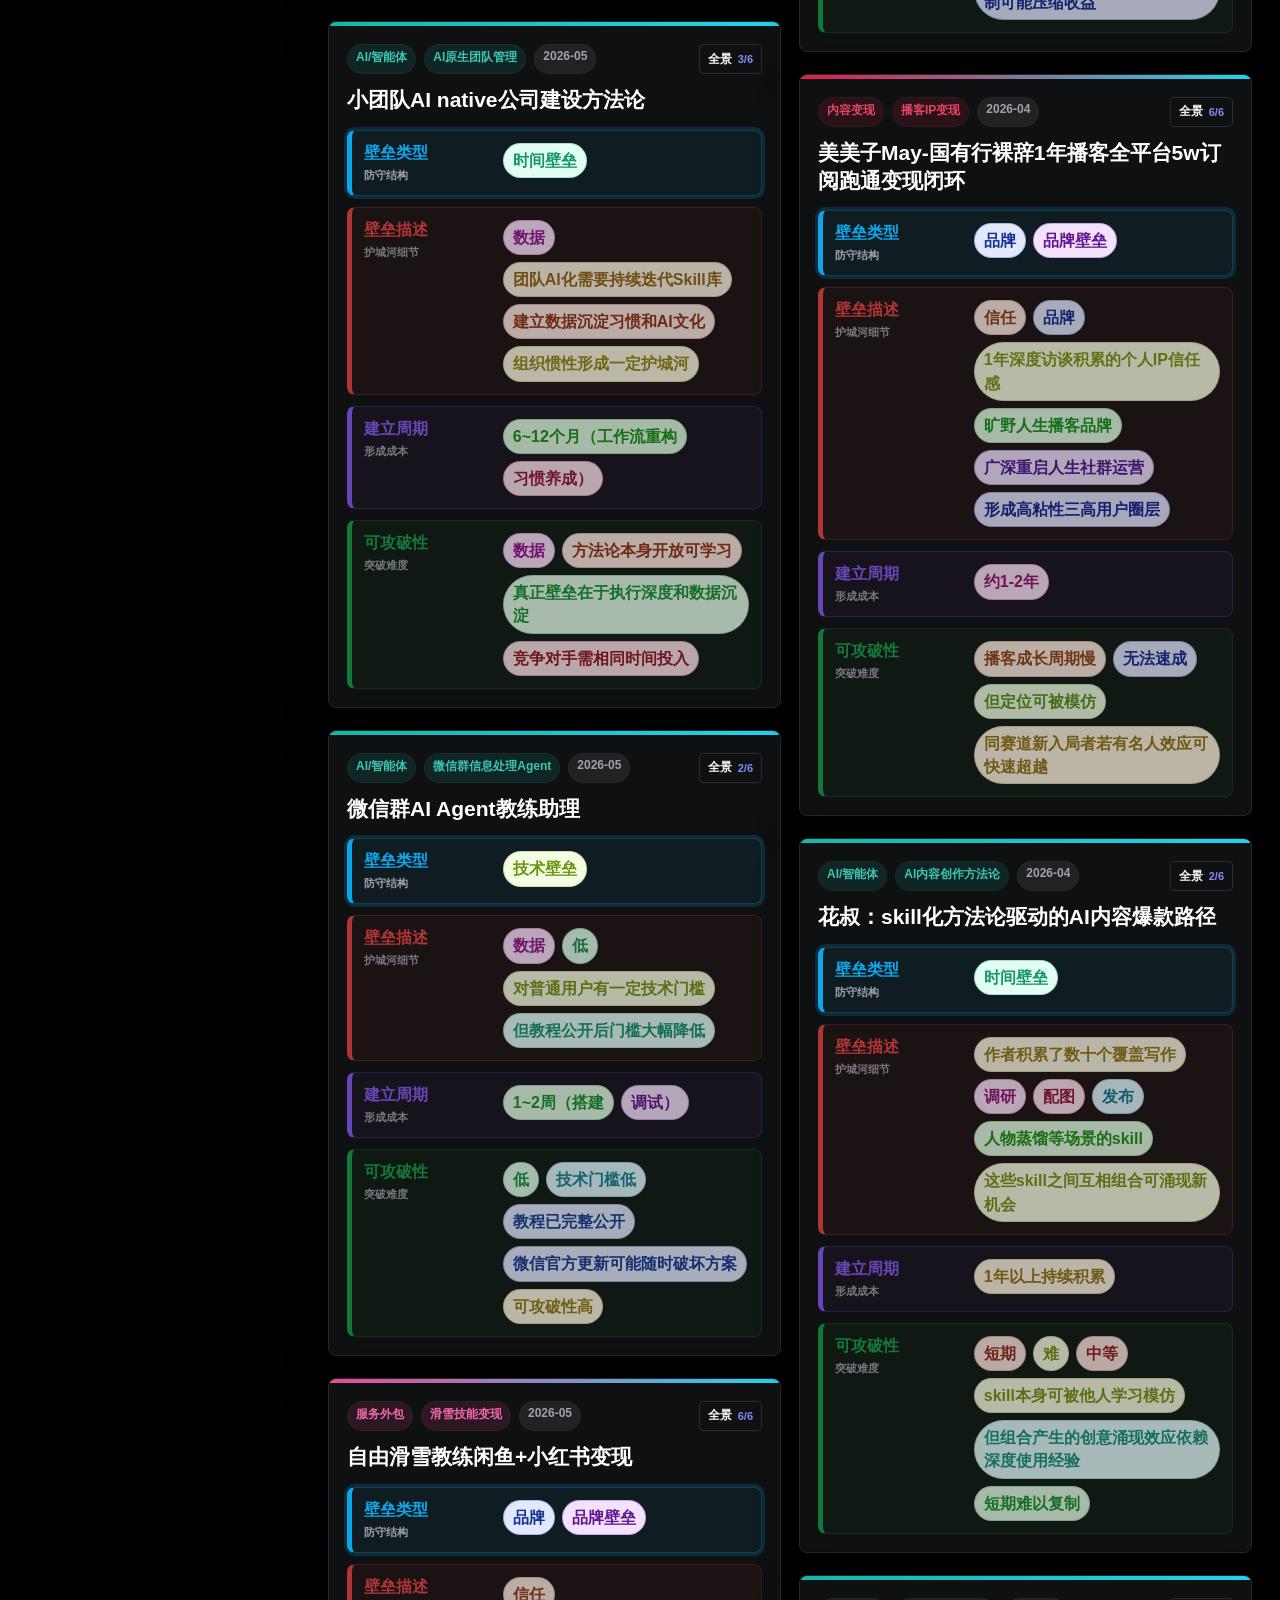
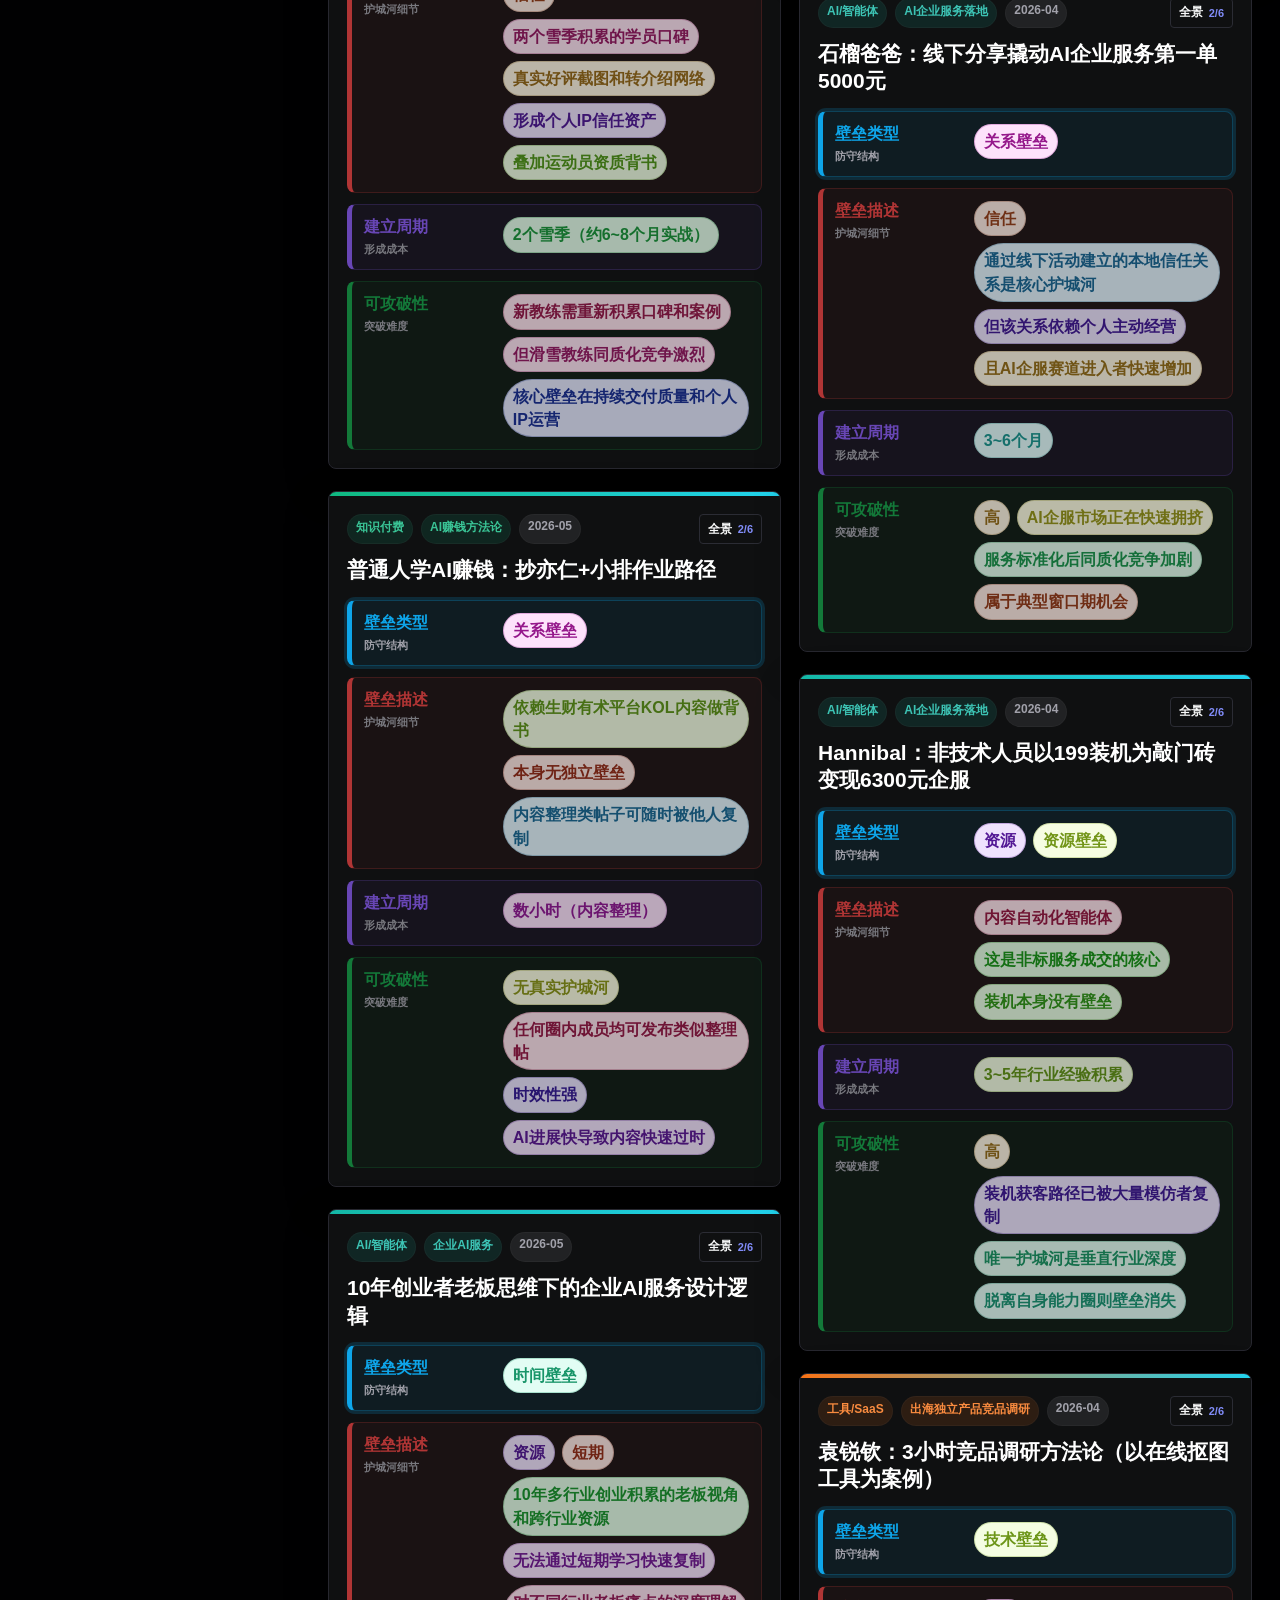
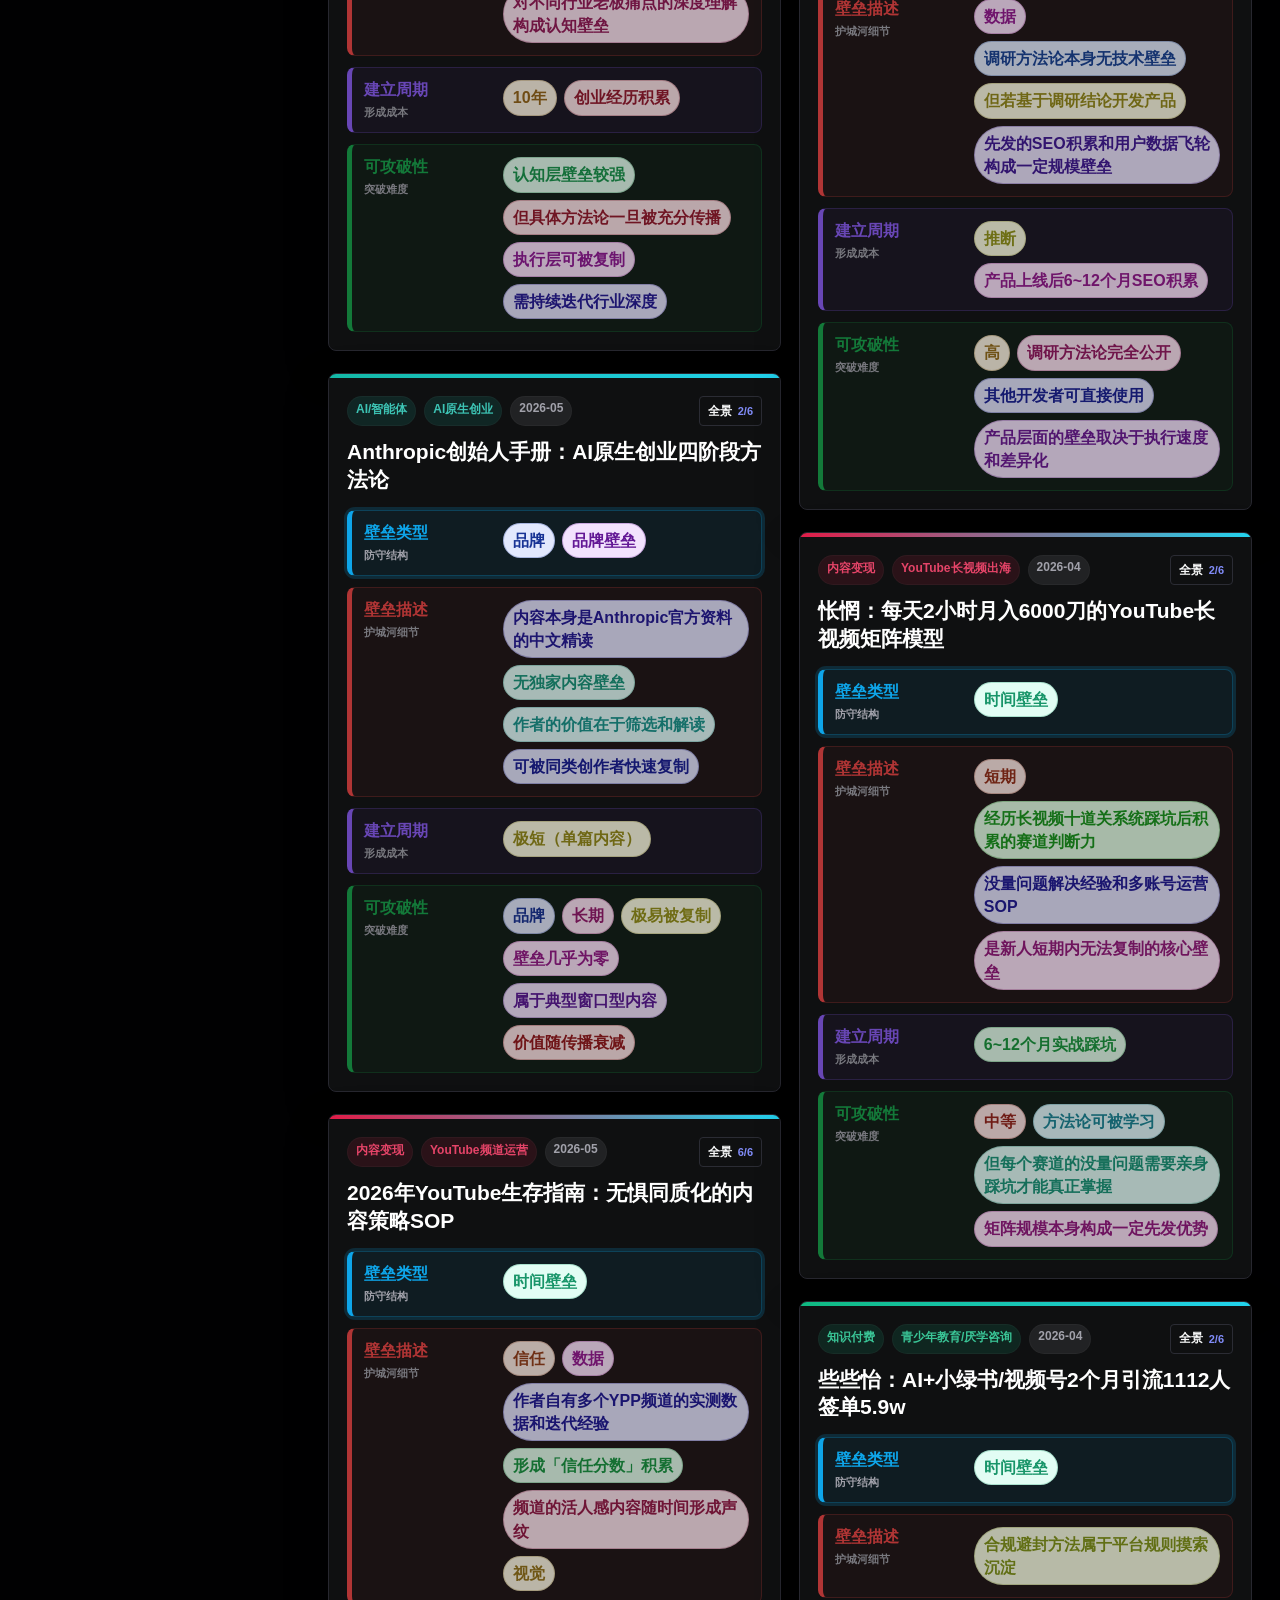
==== commit 159156d4: "Improve case and barrier matching by source" ====
--- a/barrier/index.html
+++ b/barrier/index.html
@@ -8,9 +8,9 @@
     <link rel="stylesheet" href="styles.css?v=20260706-viewmode" />
     <link rel="stylesheet" href="../case-bridge.css?v=20260714" />
     <script src="data.js?v=20260704-130112" defer></script>
-    <script src="../case-map.js?v=20260714" defer></script>
+    <script src="../case-map.js?v=20260715" defer></script>
     <script src="app.js?v=20260706-viewmode" defer></script>
-    <script src="../case-bridge.js?v=20260714" data-library="barrier" data-details-src="case-graph-details.js" defer></script>
+    <script src="../case-bridge.js?v=20260715" data-library="barrier" data-details-src="case-graph-details.js?v=20260715" defer></script>
   </head>
   <body class="theme-linear">
     <div class="app-shell">
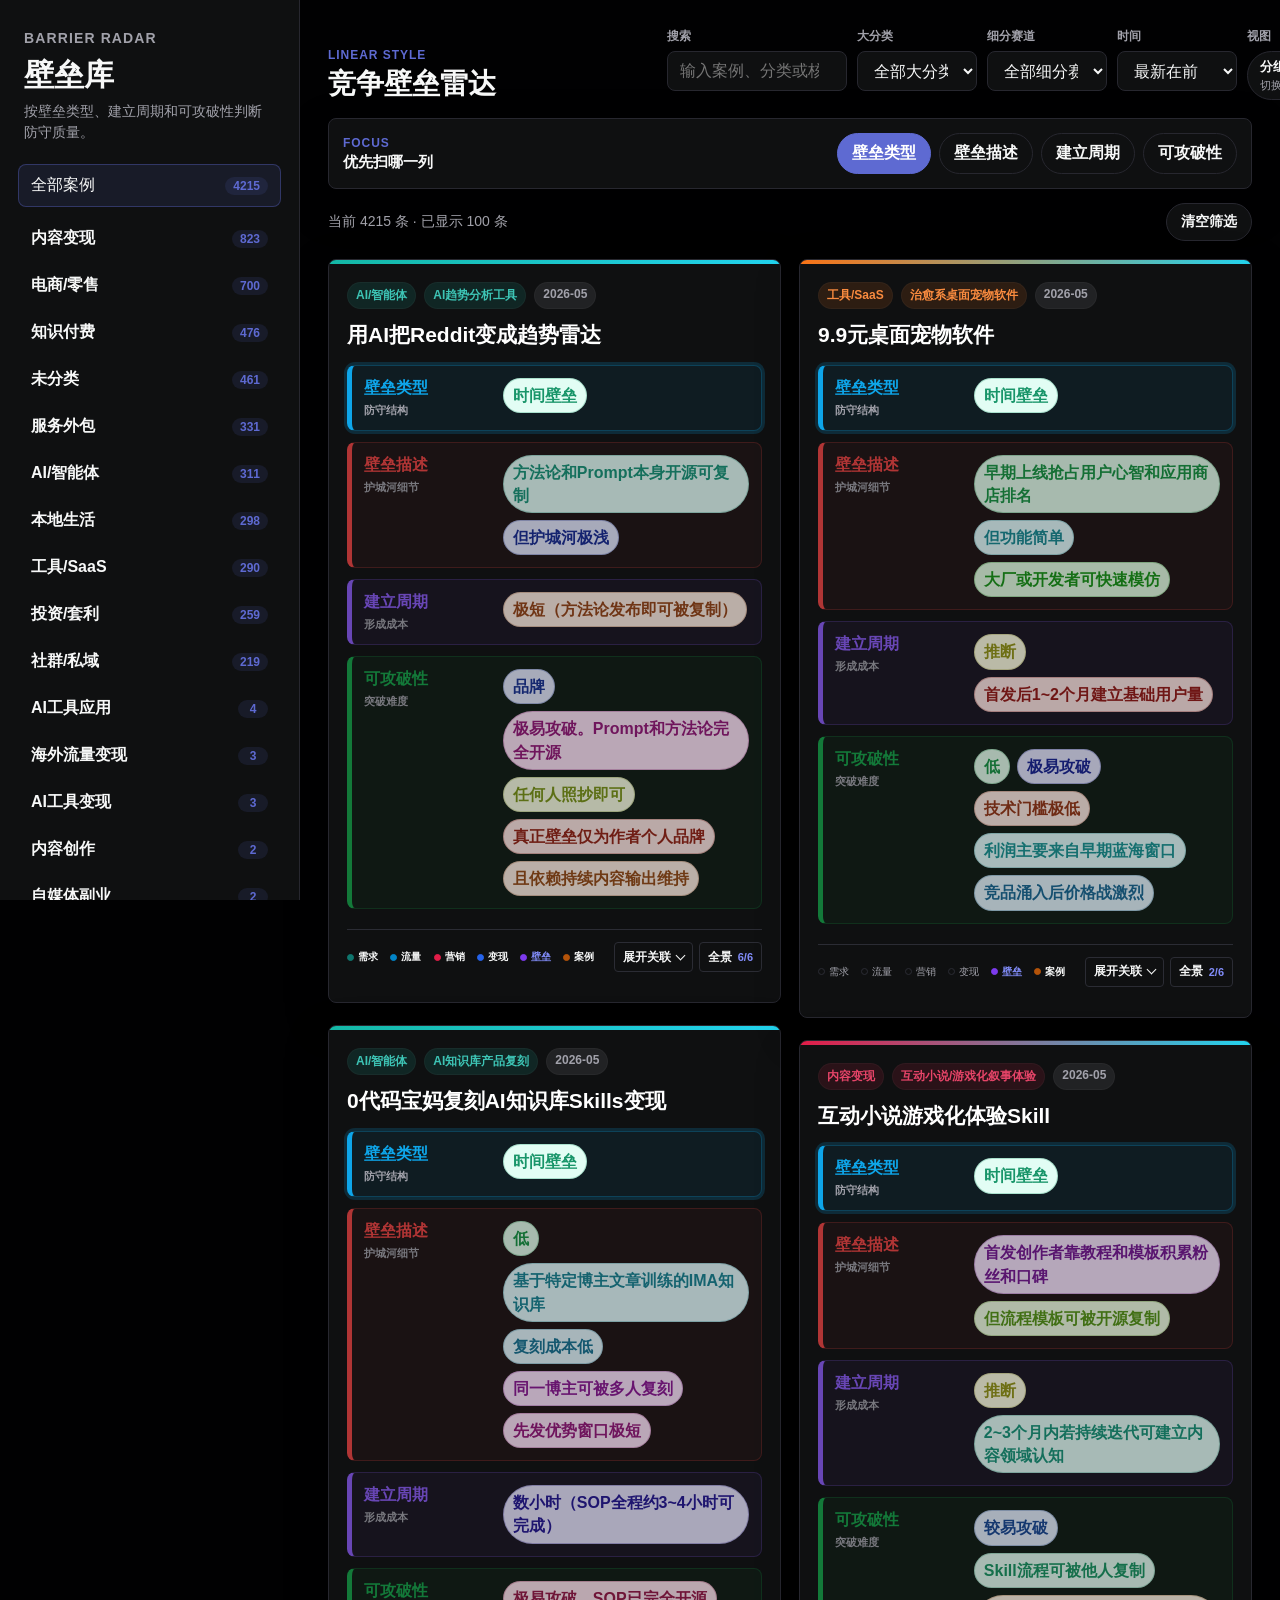
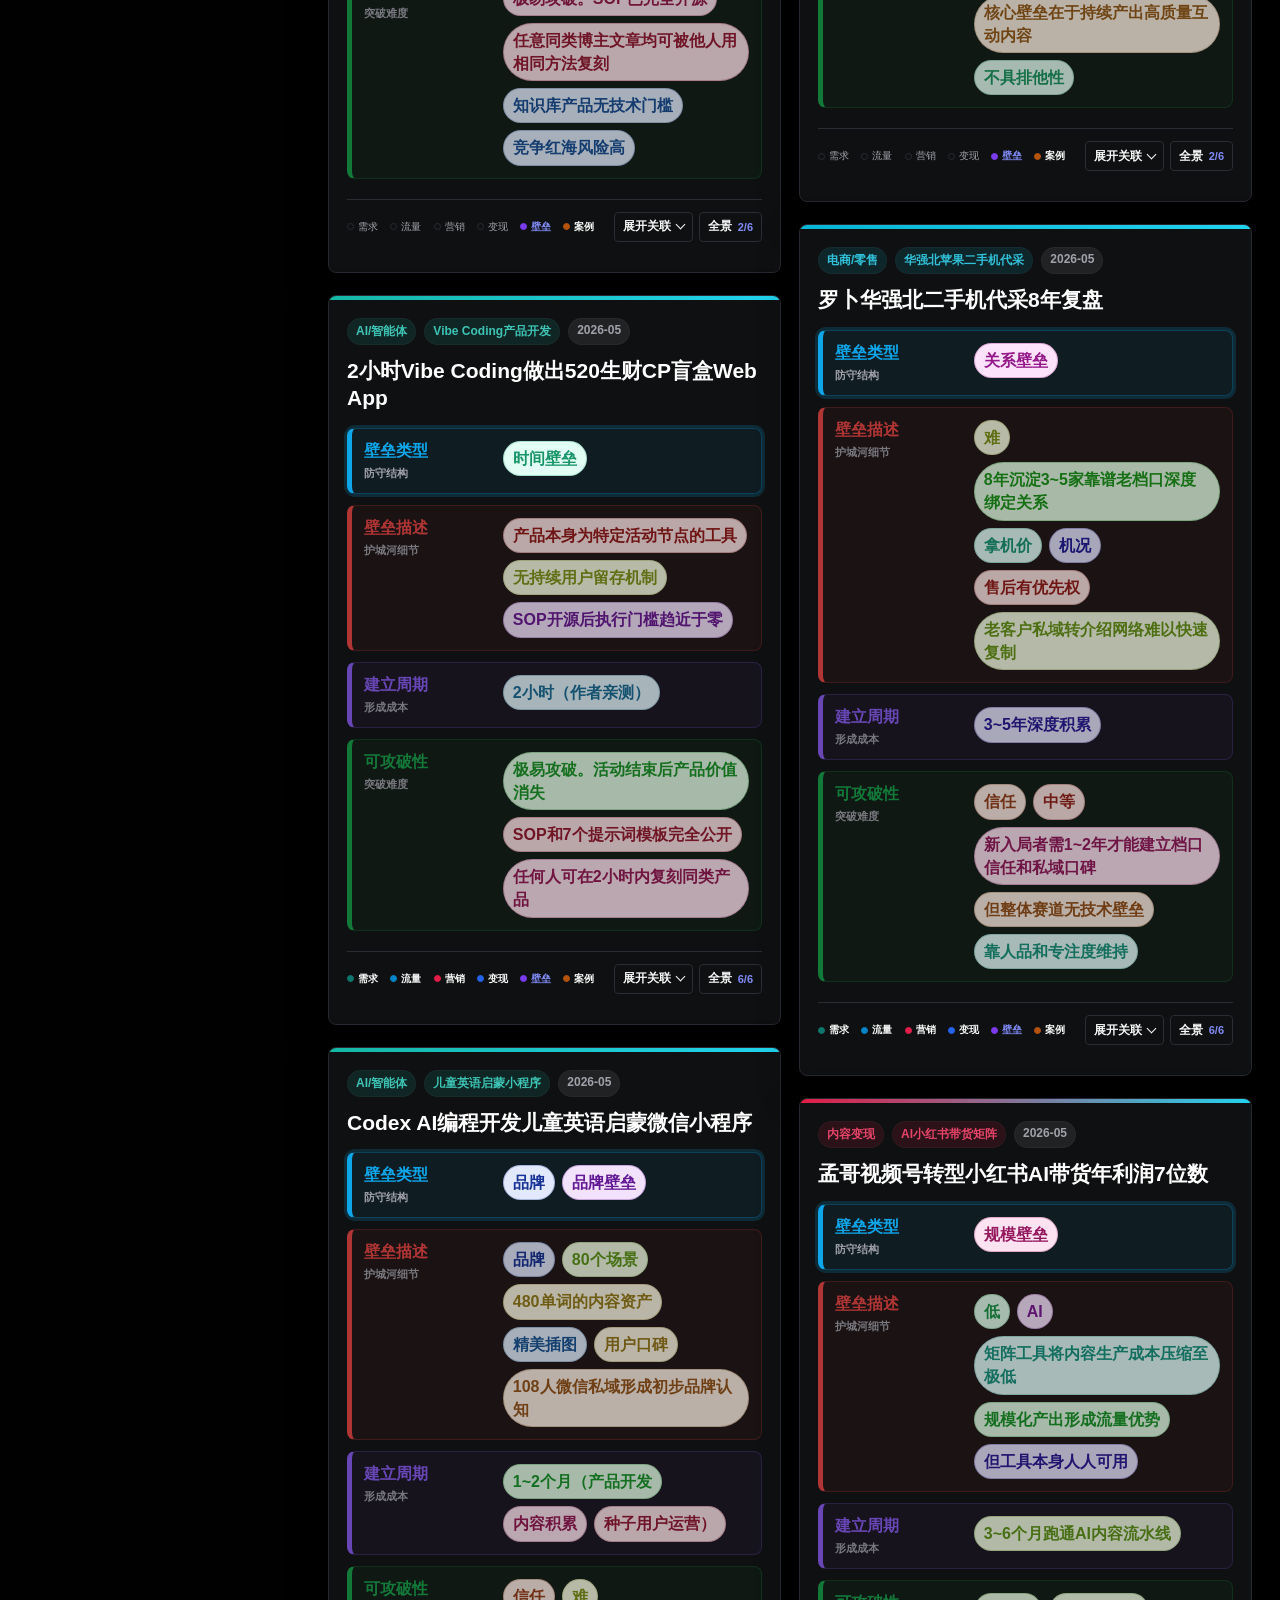
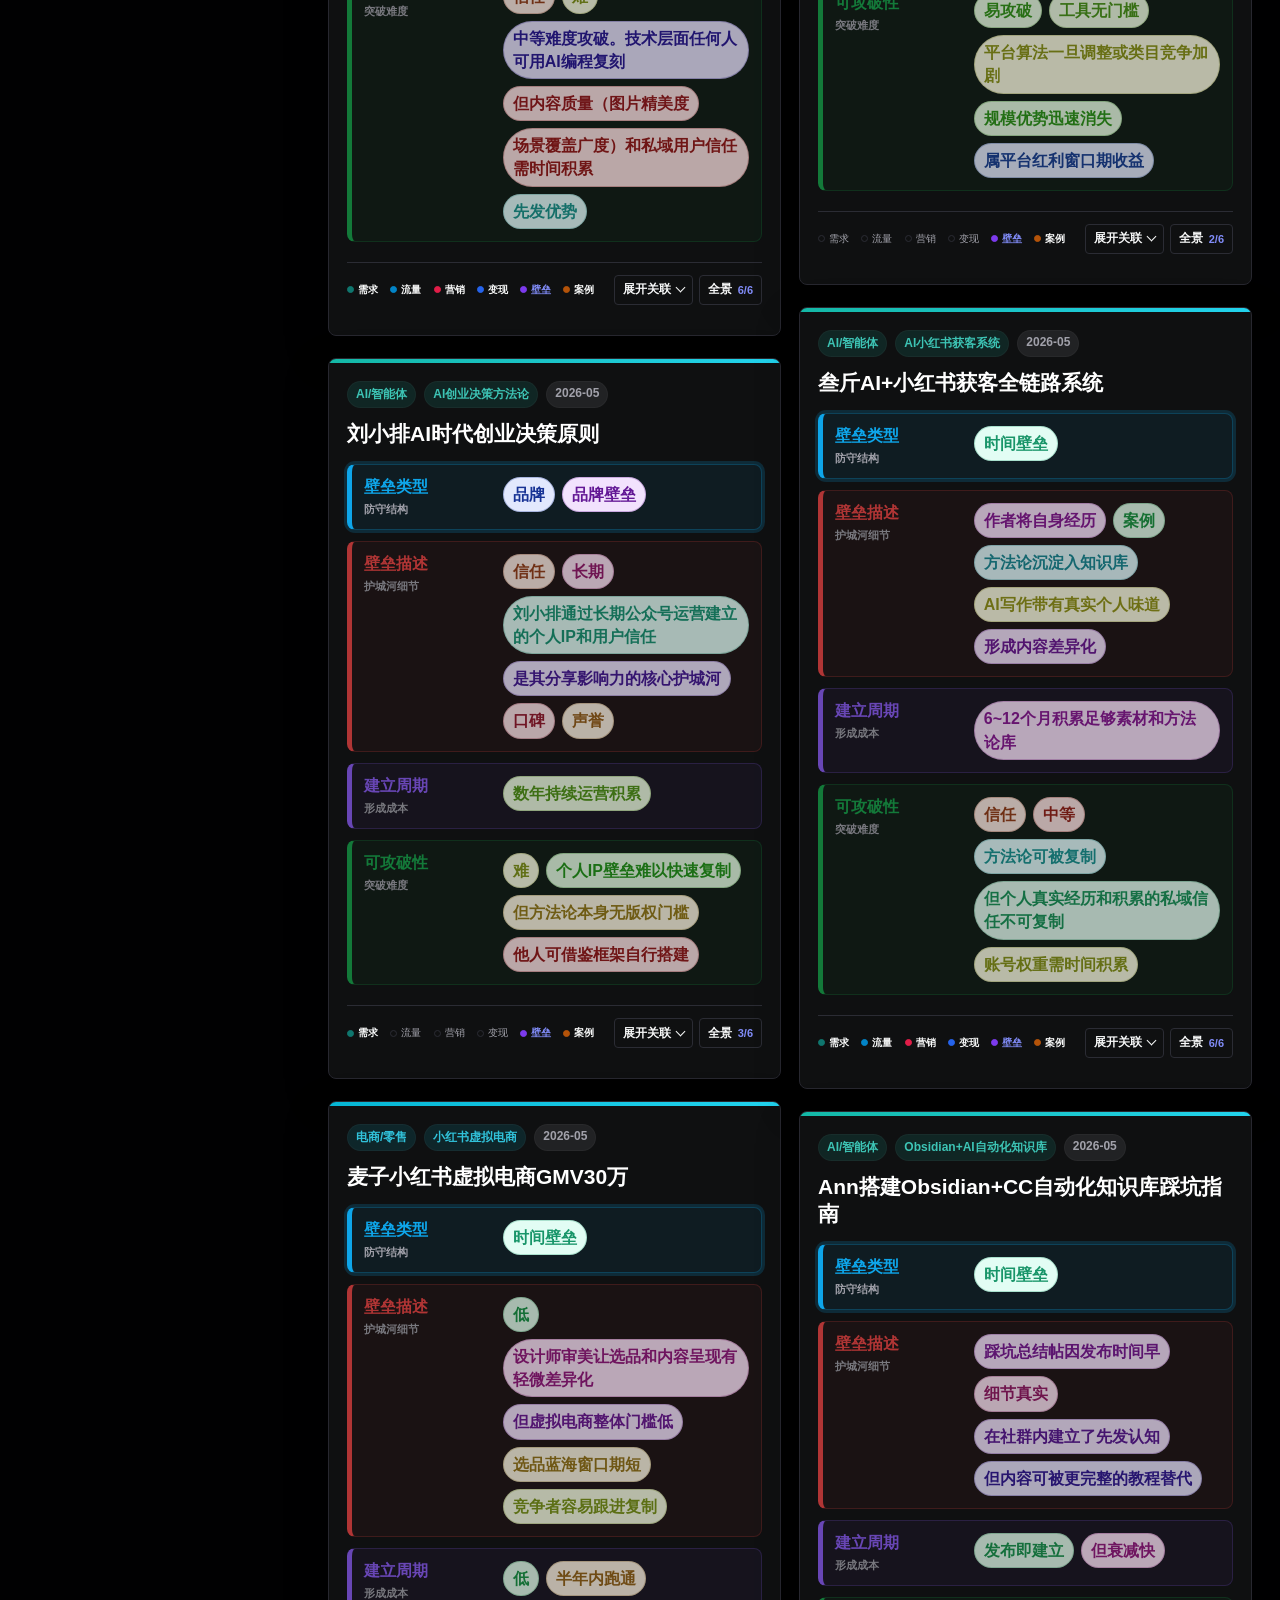
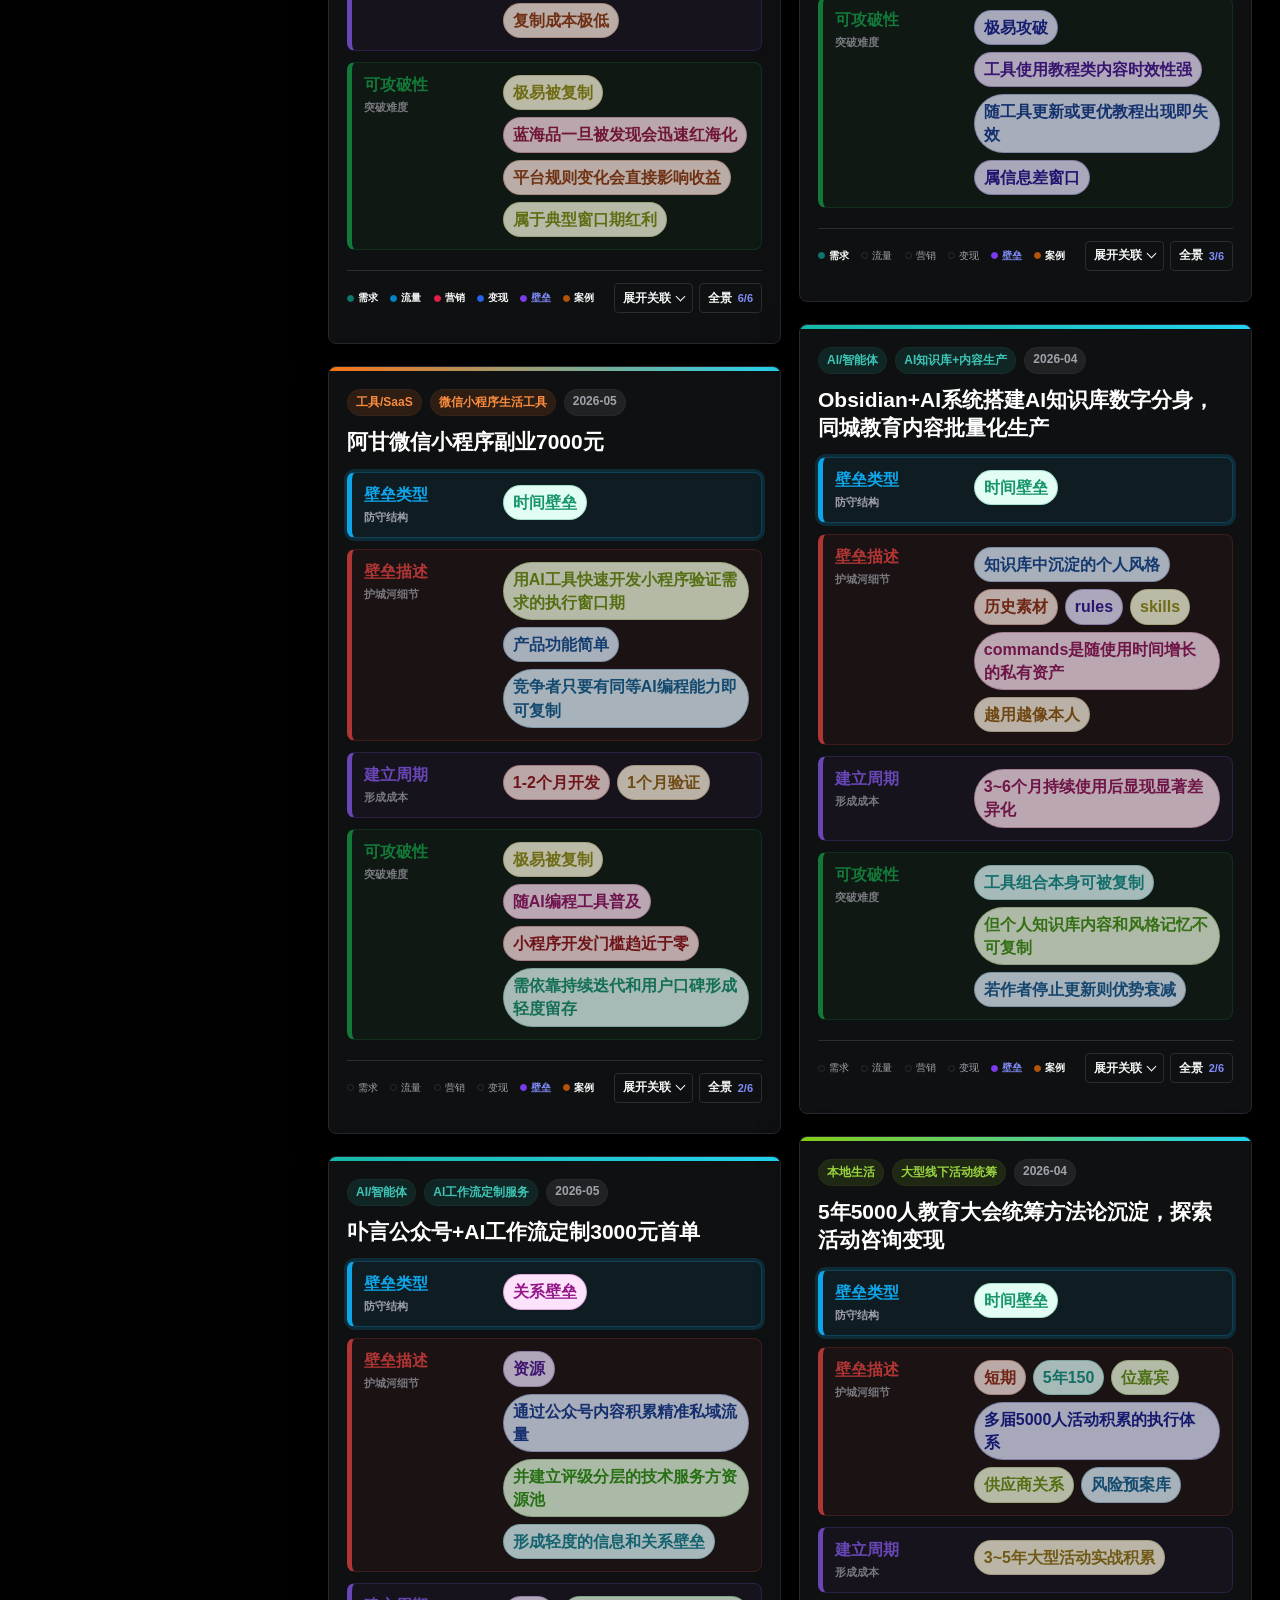
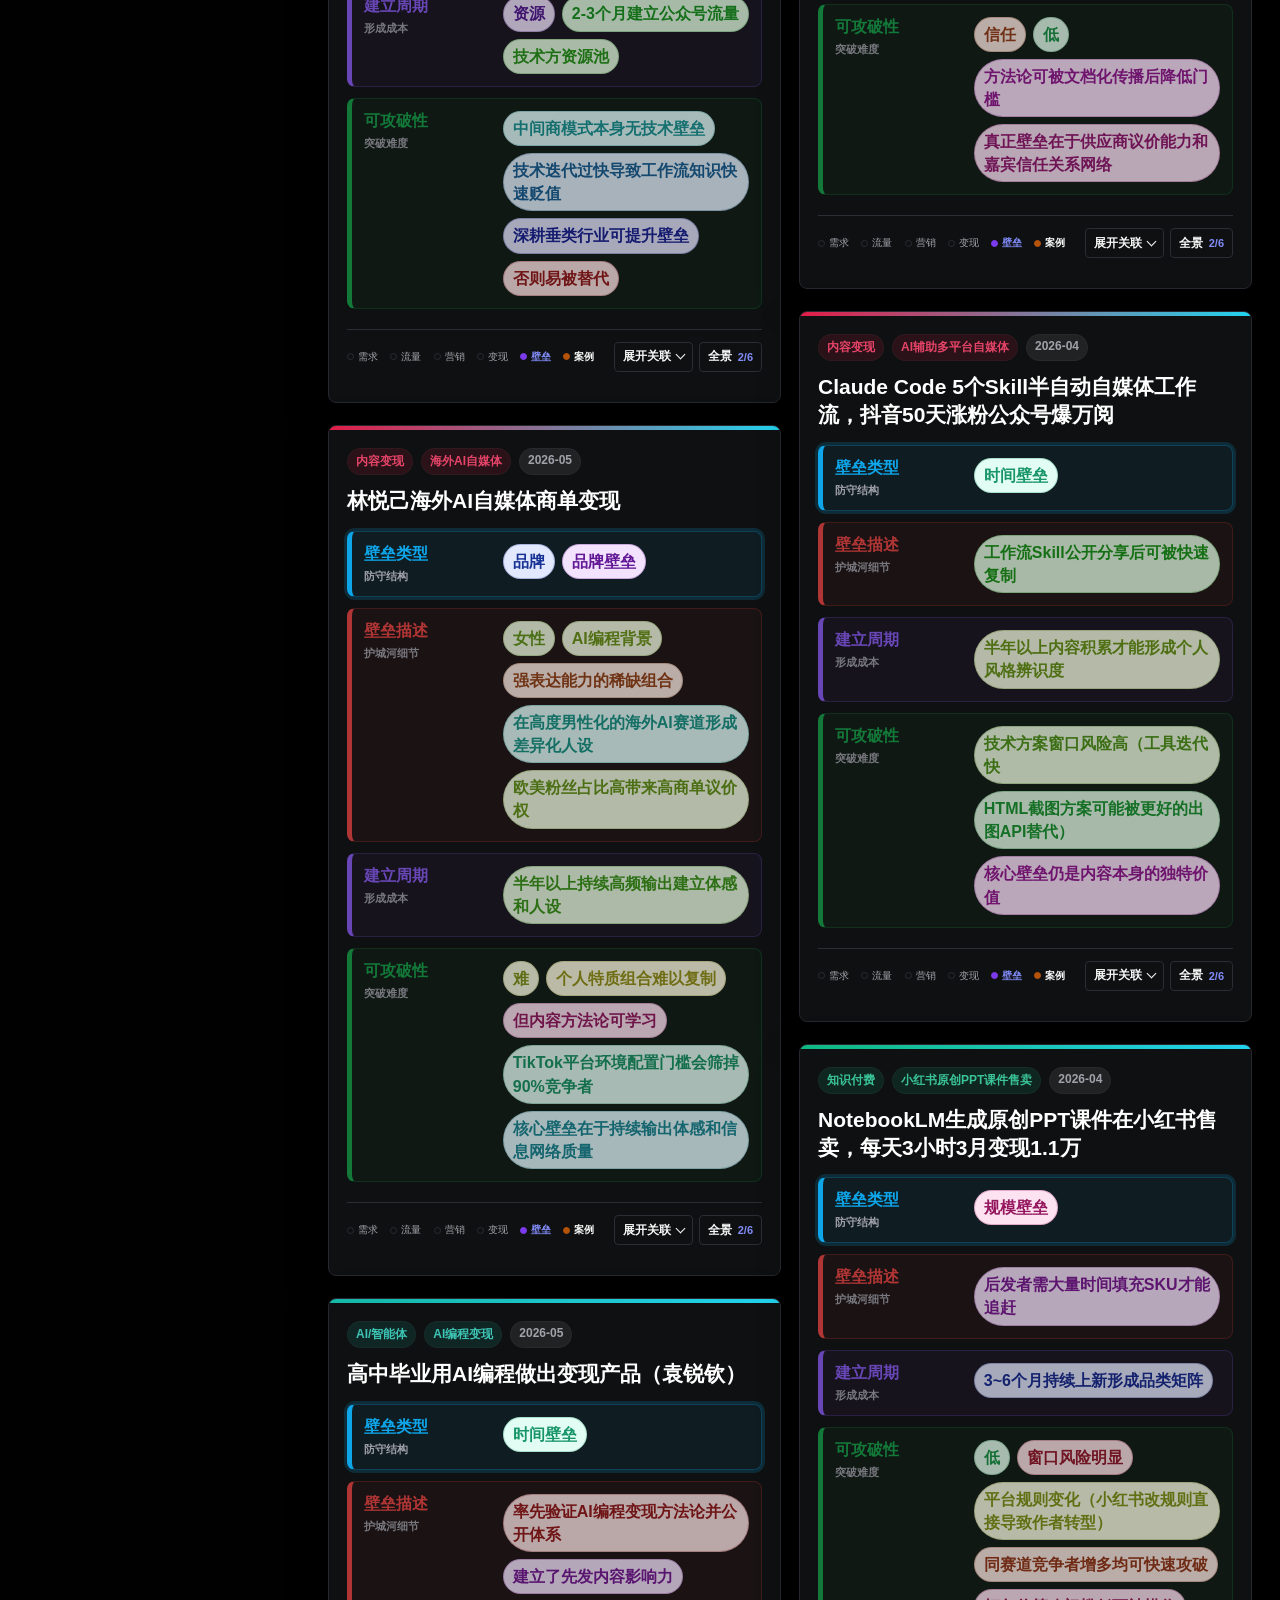
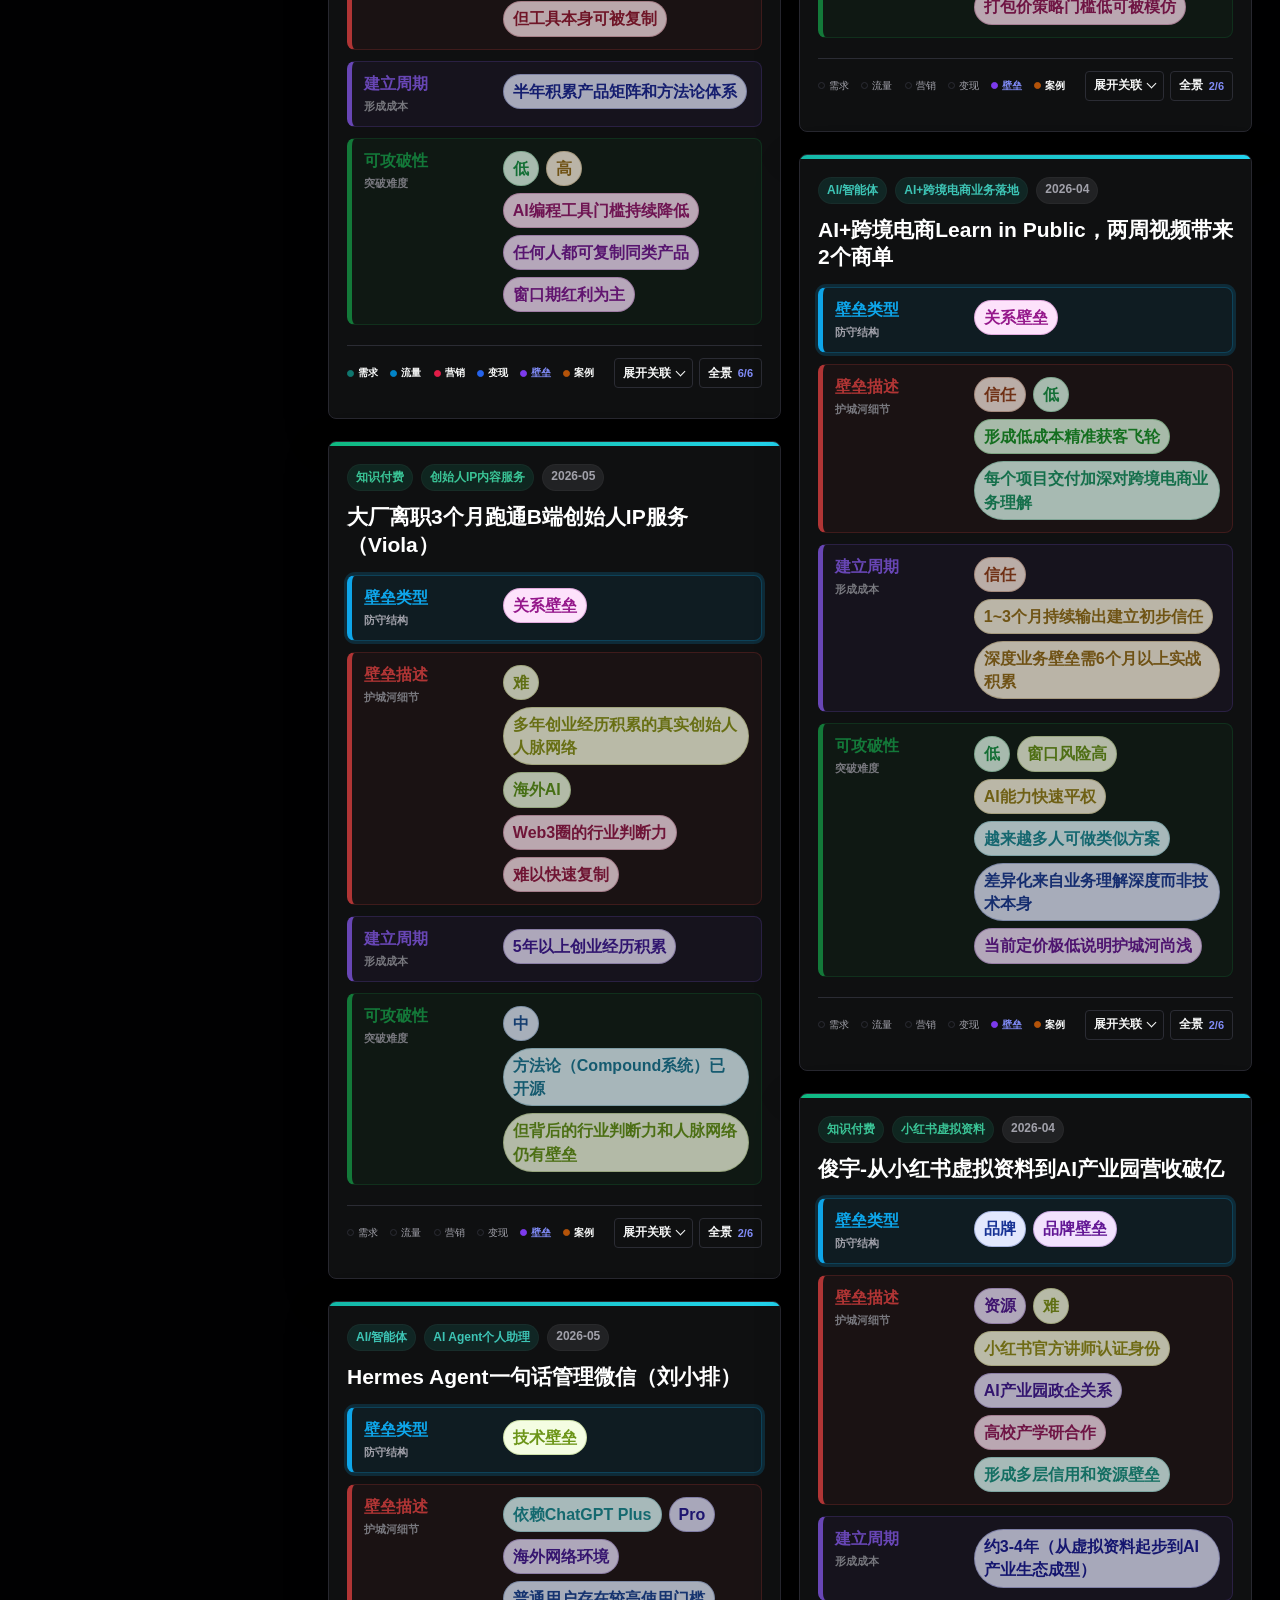
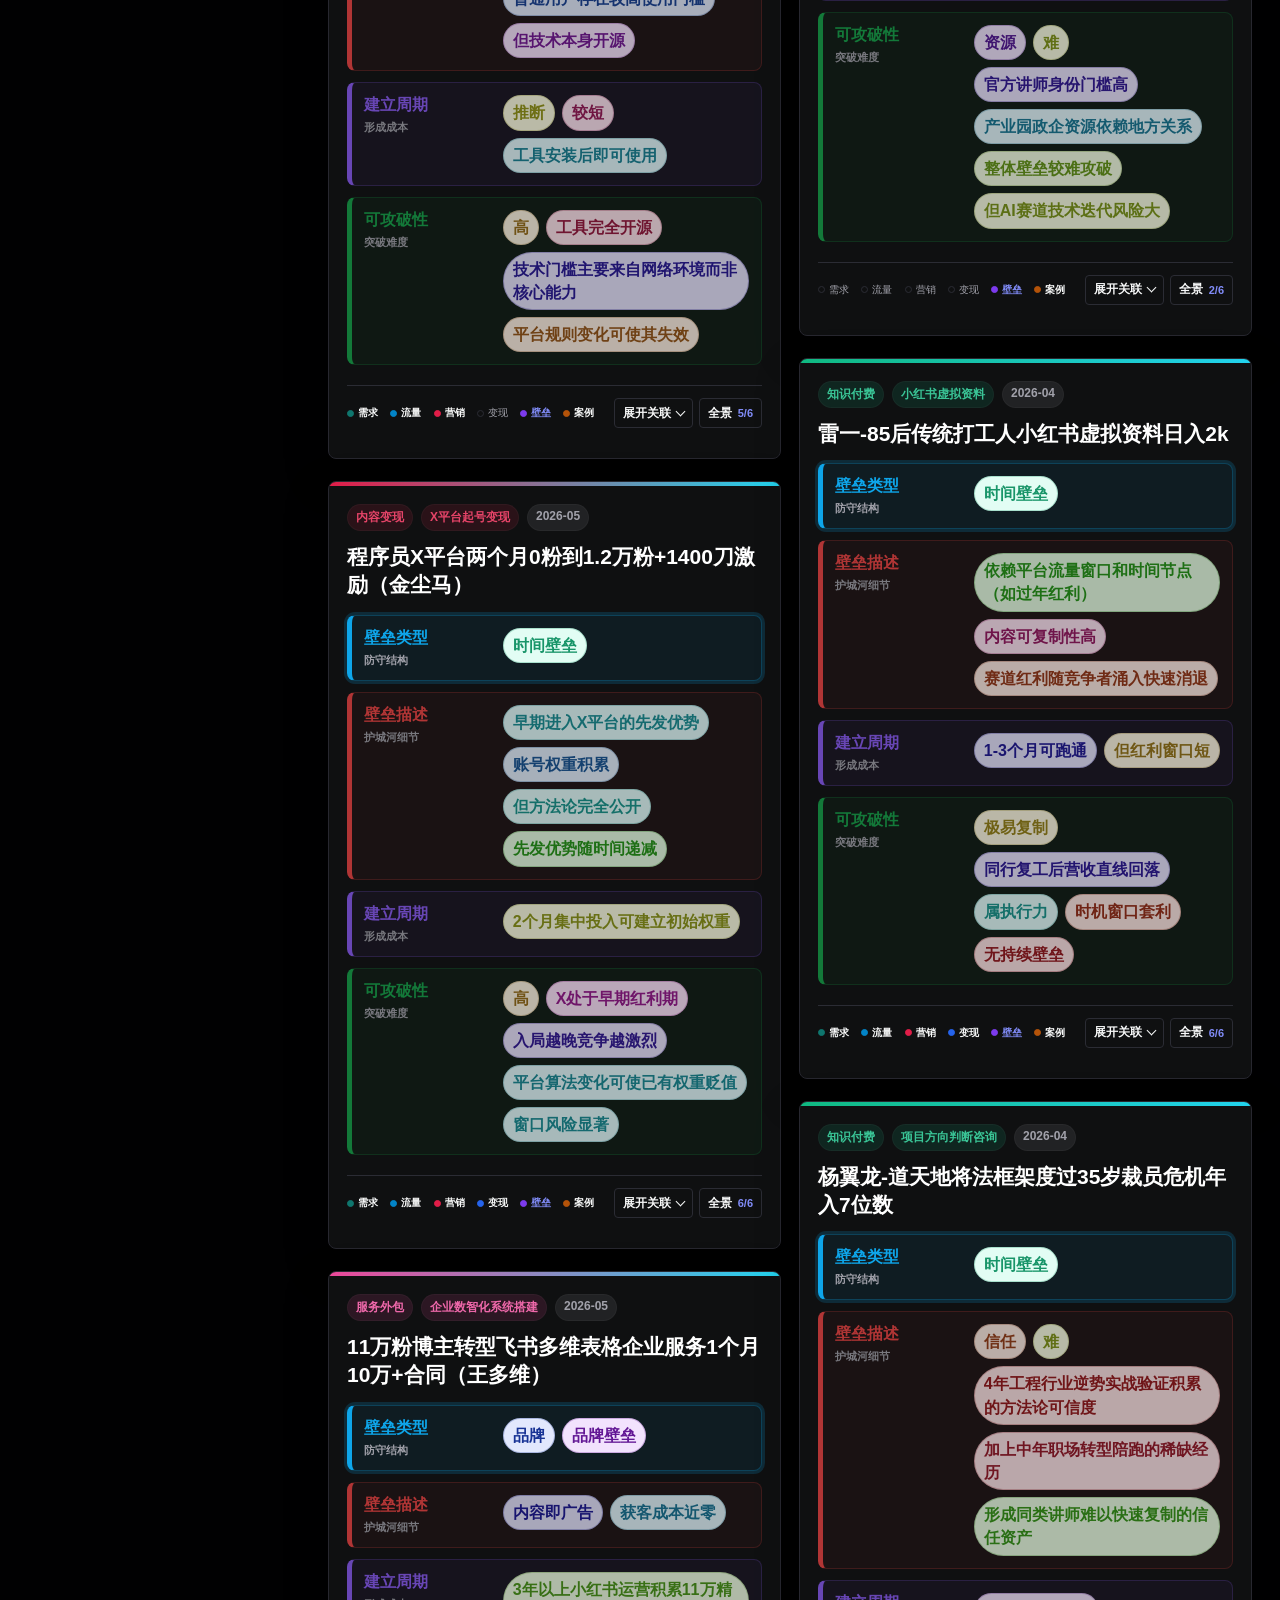
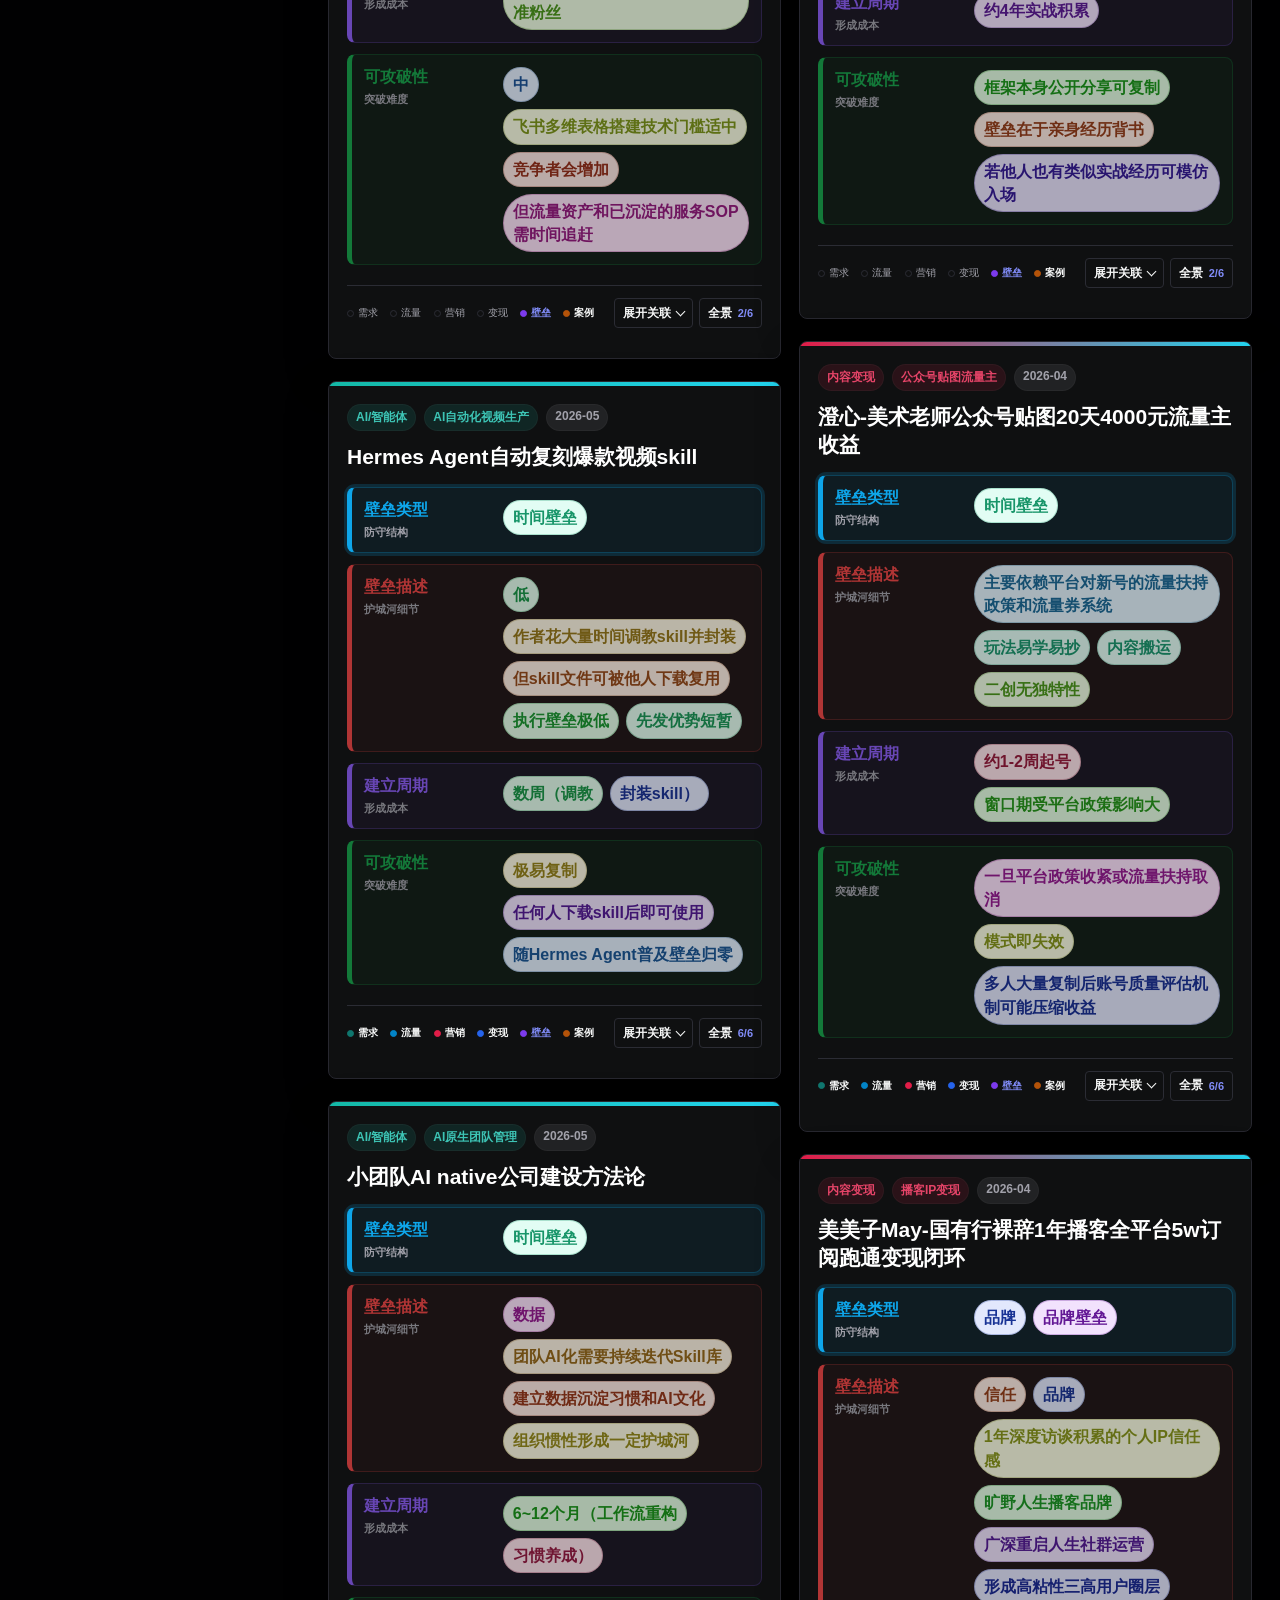
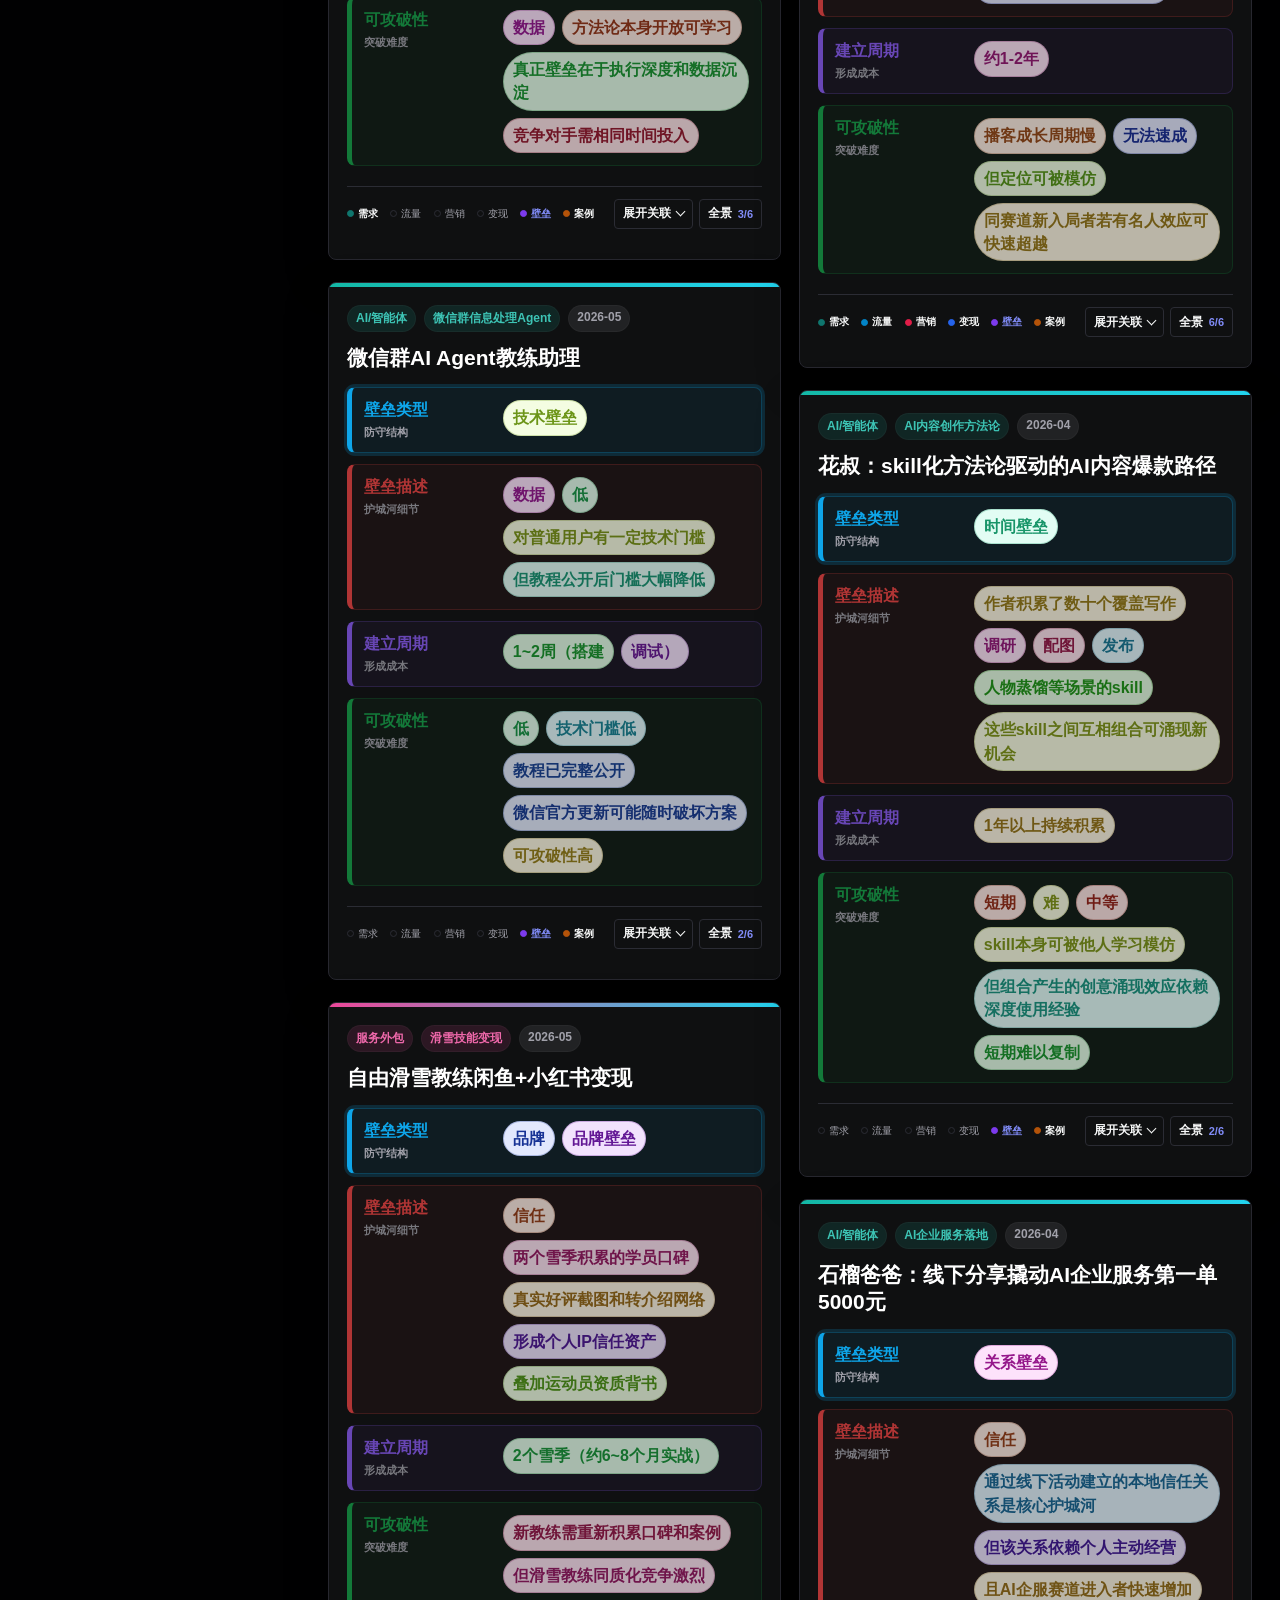
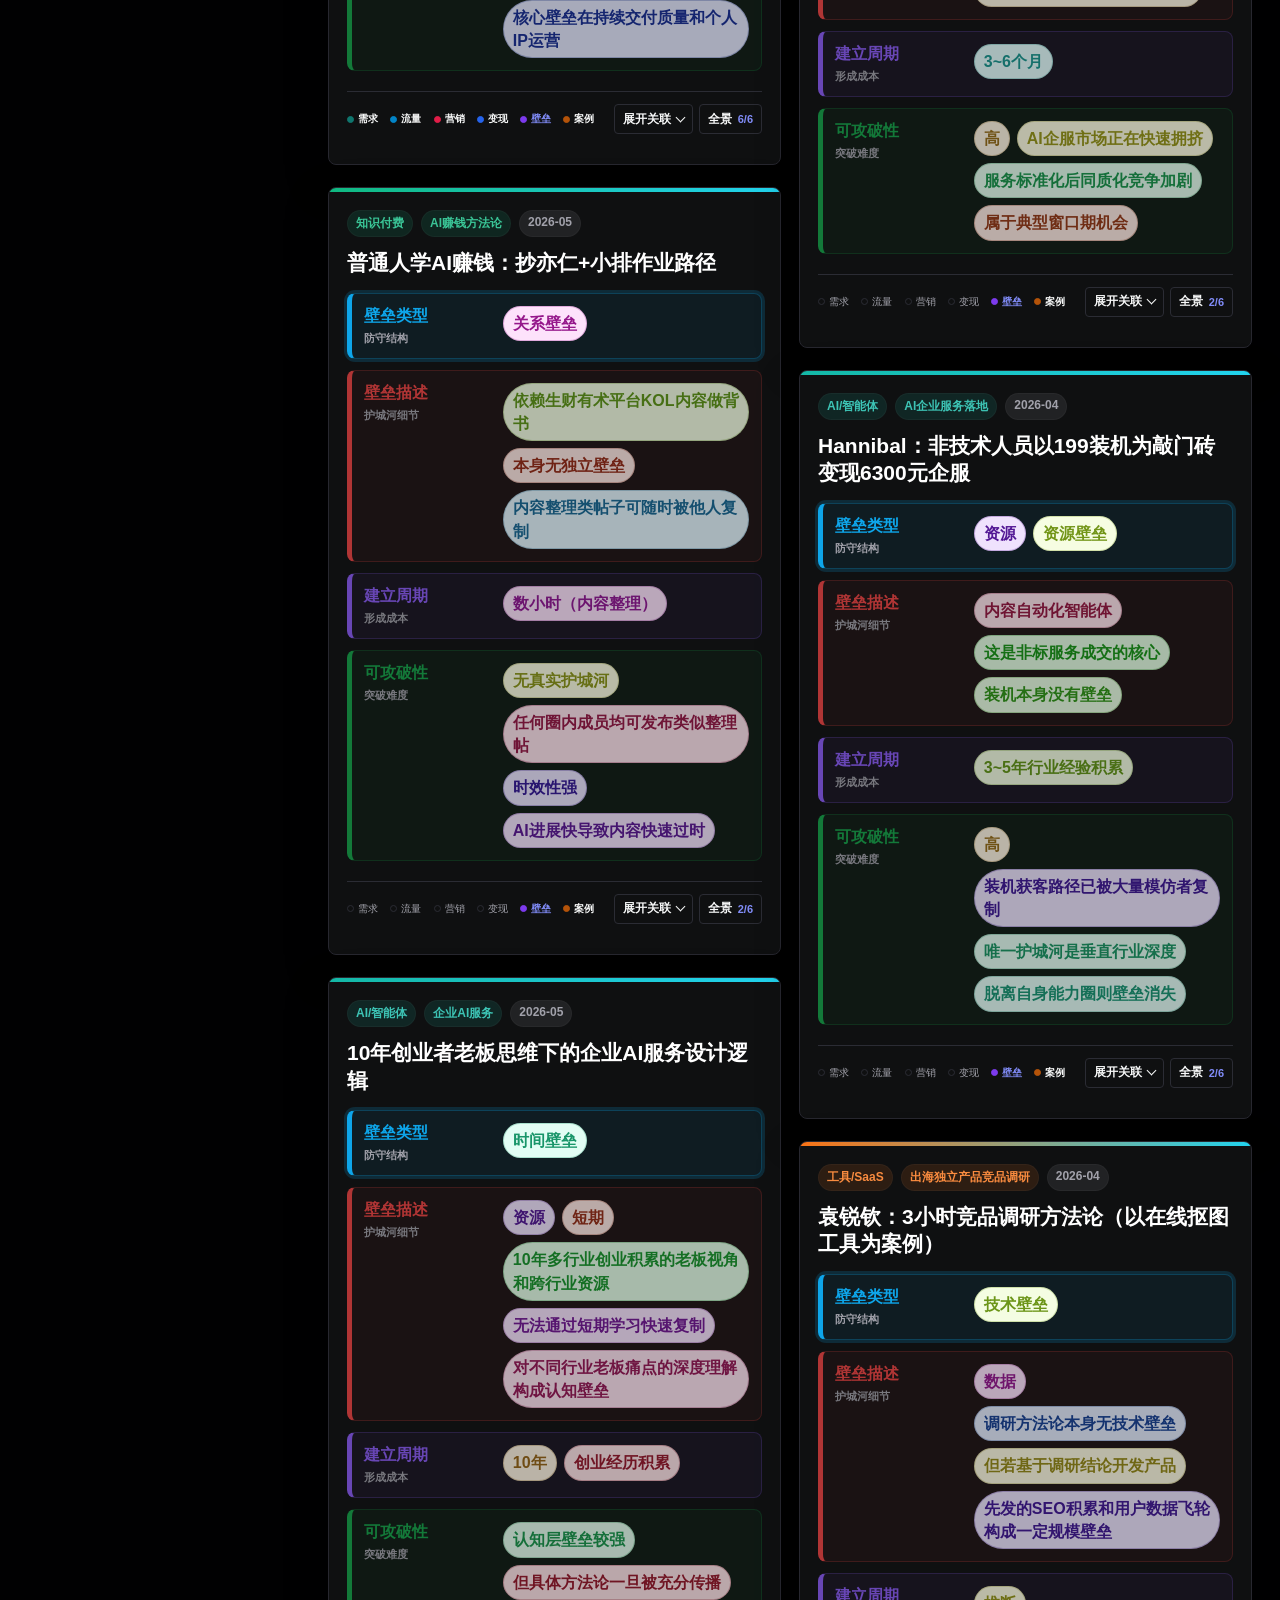
==== commit 097ba426: "Add inline six-library case exploration" ====
--- a/barrier/index.html
+++ b/barrier/index.html
@@ -6,11 +6,11 @@
     <link rel="icon" href="data:," />
     <title>壁垒库可视化</title>
     <link rel="stylesheet" href="styles.css?v=20260706-viewmode" />
-    <link rel="stylesheet" href="../case-bridge.css?v=20260714" />
+    <link rel="stylesheet" href="../case-bridge.css?v=20260715-six" />
     <script src="data.js?v=20260704-130112" defer></script>
-    <script src="../case-map.js?v=20260715" defer></script>
+    <script src="../case-maps/barrier.js?v=20260715-six" defer></script>
     <script src="app.js?v=20260706-viewmode" defer></script>
-    <script src="../case-bridge.js?v=20260715" data-library="barrier" data-details-src="case-graph-details.js?v=20260715" defer></script>
+    <script src="../case-bridge.js?v=20260715-six" data-library="barrier" defer></script>
   </head>
   <body class="theme-linear">
     <div class="app-shell">
--- a/case-bridge.css
+++ b/case-bridge.css
@@ -22,12 +22,13 @@
   overflow: hidden;
 }
 
-.case-bridge-trigger {
+.case-bridge-trigger,
+.case-bridge-inline-toggle {
   display: inline-flex;
   align-items: center;
+  justify-content: center;
   gap: 6px;
   min-height: 30px;
-  margin-left: auto;
   border: 1px solid var(--case-bridge-line);
   border-radius: 4px;
   padding: 4px 8px;
@@ -41,7 +42,8 @@
   white-space: nowrap;
 }
 
-.case-bridge-trigger:hover {
+.case-bridge-trigger:hover,
+.case-bridge-inline-toggle:hover {
   border-color: var(--case-bridge-accent);
   color: var(--case-bridge-accent);
 }
@@ -52,11 +54,232 @@
 }
 
 .case-bridge-trigger:focus-visible,
+.case-bridge-inline-toggle:focus-visible,
+.case-bridge-inline-tab:focus-visible,
+.case-bridge-inline-link:focus-visible,
 .case-bridge-close:focus-visible,
 .case-bridge-action:focus-visible,
 .case-bridge-related-list button:focus-visible {
   outline: 3px solid var(--case-bridge-accent);
   outline-offset: 2px;
+}
+
+.case-bridge-card {
+  margin-top: 20px;
+  border-top: 1px solid var(--case-bridge-line);
+  color: var(--case-bridge-text);
+}
+
+.case-bridge-card-bar {
+  display: grid;
+  grid-template-columns: minmax(0, 1fr) auto;
+  align-items: center;
+  gap: 12px;
+  min-height: 54px;
+  padding: 10px 0;
+}
+
+.case-bridge-rail {
+  display: grid;
+  grid-template-columns: repeat(6, minmax(30px, 1fr));
+  gap: 5px;
+  min-width: 0;
+}
+
+.case-bridge-rail-item {
+  display: grid;
+  grid-template-columns: 7px minmax(0, auto);
+  align-items: center;
+  justify-content: start;
+  gap: 4px;
+  min-width: 0;
+  color: var(--case-bridge-muted);
+  font-size: 10px;
+  line-height: 1;
+  white-space: nowrap;
+}
+
+.case-bridge-rail-item i {
+  width: 7px;
+  height: 7px;
+  border: 1px solid var(--case-bridge-line);
+  border-radius: 50%;
+  background: transparent;
+}
+
+.case-bridge-rail-item.is-available {
+  color: var(--case-bridge-text);
+  font-weight: 700;
+}
+
+.case-bridge-rail-item.is-available i {
+  border-color: var(--case-bridge-color);
+  background: var(--case-bridge-color);
+}
+
+.case-bridge-rail-item.is-current {
+  color: var(--case-bridge-accent);
+}
+
+.case-bridge-card-actions {
+  display: inline-flex;
+  align-items: center;
+  gap: 6px;
+}
+
+.case-bridge-inline-toggle::after {
+  width: 6px;
+  height: 6px;
+  border-right: 1.5px solid currentColor;
+  border-bottom: 1.5px solid currentColor;
+  content: "";
+  transform: translateY(-2px) rotate(45deg);
+}
+
+.case-bridge-inline-toggle[aria-expanded="true"]::after {
+  transform: translateY(2px) rotate(225deg);
+}
+
+.case-bridge-inline-panel {
+  border-top: 1px solid var(--case-bridge-line);
+  padding: 14px 0 4px;
+}
+
+.case-bridge-inline-match,
+.case-bridge-inline-loading,
+.case-bridge-inline-error,
+.case-bridge-inline-empty,
+.case-bridge-inline-more {
+  margin: 0;
+  color: var(--case-bridge-muted);
+  font-size: 11px;
+  line-height: 1.5;
+}
+
+.case-bridge-inline-error {
+  color: #dc2626;
+}
+
+.case-bridge-inline-tabs {
+  display: flex;
+  gap: 4px;
+  margin-top: 10px;
+  overflow-x: auto;
+  scrollbar-width: thin;
+}
+
+.case-bridge-inline-tab {
+  flex: 0 0 auto;
+  min-height: 30px;
+  border: 0;
+  border-bottom: 2px solid transparent;
+  border-radius: 0;
+  padding: 5px 7px;
+  background: transparent;
+  color: var(--case-bridge-muted);
+  font: inherit;
+  font-size: 11px;
+  cursor: pointer;
+  white-space: nowrap;
+}
+
+.case-bridge-inline-tab:hover:not(:disabled),
+.case-bridge-inline-tab.is-active {
+  border-bottom-color: var(--case-bridge-color);
+  color: var(--case-bridge-text);
+  font-weight: 800;
+}
+
+.case-bridge-inline-tab:disabled {
+  opacity: 0.38;
+  cursor: default;
+}
+
+.case-bridge-inline-body {
+  padding-top: 8px;
+}
+
+.case-bridge-inline-record {
+  border-top: 1px solid var(--case-bridge-line);
+  padding: 13px 0;
+}
+
+.case-bridge-inline-record-header {
+  display: grid;
+  grid-template-columns: minmax(0, 1fr) auto;
+  align-items: start;
+  gap: 12px;
+}
+
+.case-bridge-inline-record-header > div {
+  min-width: 0;
+}
+
+.case-bridge-inline-record-header strong,
+.case-bridge-inline-record-header span {
+  display: block;
+  overflow-wrap: anywhere;
+}
+
+.case-bridge-inline-record-header strong {
+  color: var(--case-bridge-text);
+  font-size: 13px;
+  line-height: 1.45;
+}
+
+.case-bridge-inline-record-header span {
+  margin-top: 3px;
+  color: var(--case-bridge-muted);
+  font-size: 10px;
+  line-height: 1.4;
+}
+
+.case-bridge-inline-link {
+  color: var(--case-bridge-accent);
+  font-size: 11px;
+  font-weight: 800;
+  line-height: 1.5;
+  text-decoration: none;
+  white-space: nowrap;
+}
+
+.case-bridge-inline-preview {
+  display: grid;
+  grid-template-columns: repeat(2, minmax(0, 1fr));
+  gap: 9px 14px;
+  margin: 11px 0 0;
+}
+
+.case-bridge-inline-preview > div {
+  min-width: 0;
+}
+
+.case-bridge-inline-preview dt,
+.case-bridge-inline-preview dd {
+  margin: 0;
+}
+
+.case-bridge-inline-preview dt {
+  color: var(--case-bridge-muted);
+  font-size: 10px;
+  font-weight: 700;
+}
+
+.case-bridge-inline-preview dd {
+  display: -webkit-box;
+  margin-top: 3px;
+  overflow: hidden;
+  color: var(--case-bridge-text);
+  font-size: 12px;
+  line-height: 1.5;
+  overflow-wrap: anywhere;
+  -webkit-box-orient: vertical;
+  -webkit-line-clamp: 3;
+}
+
+.case-bridge-inline-more {
+  border-top: 1px solid var(--case-bridge-line);
+  padding: 10px 0;
 }
 
 .case-bridge-backdrop {
@@ -315,6 +538,31 @@
     margin-left: 0;
   }
 
+  .case-bridge-card-bar {
+    grid-template-columns: 1fr;
+    gap: 9px;
+  }
+
+  .case-bridge-card-actions {
+    justify-content: flex-end;
+  }
+
+  .case-bridge-rail {
+    grid-template-columns: repeat(6, minmax(36px, 1fr));
+  }
+
+  .case-bridge-inline-preview {
+    grid-template-columns: 1fr;
+  }
+
+  .case-bridge-inline-record-header {
+    grid-template-columns: 1fr;
+  }
+
+  .case-bridge-inline-link {
+    justify-self: start;
+  }
+
   .case-bridge-header {
     min-height: 96px;
     padding: 18px 18px 16px;
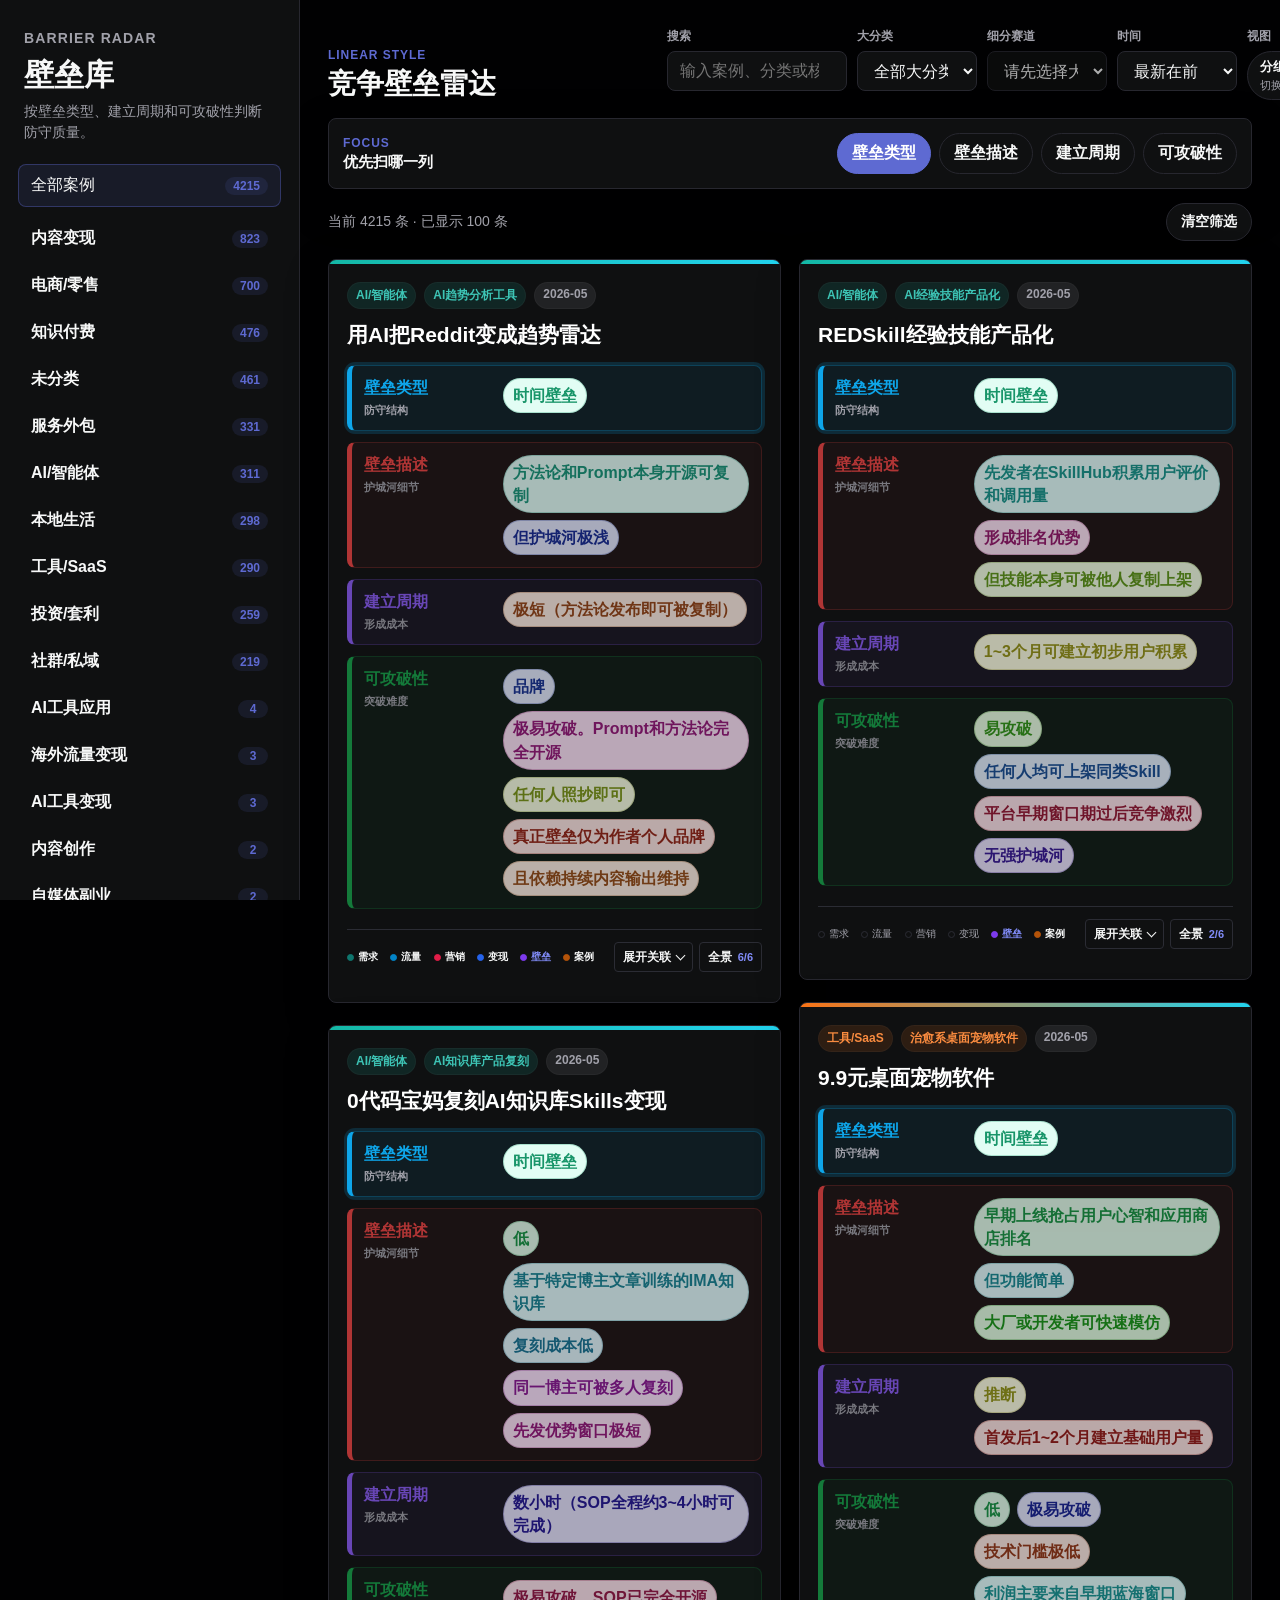
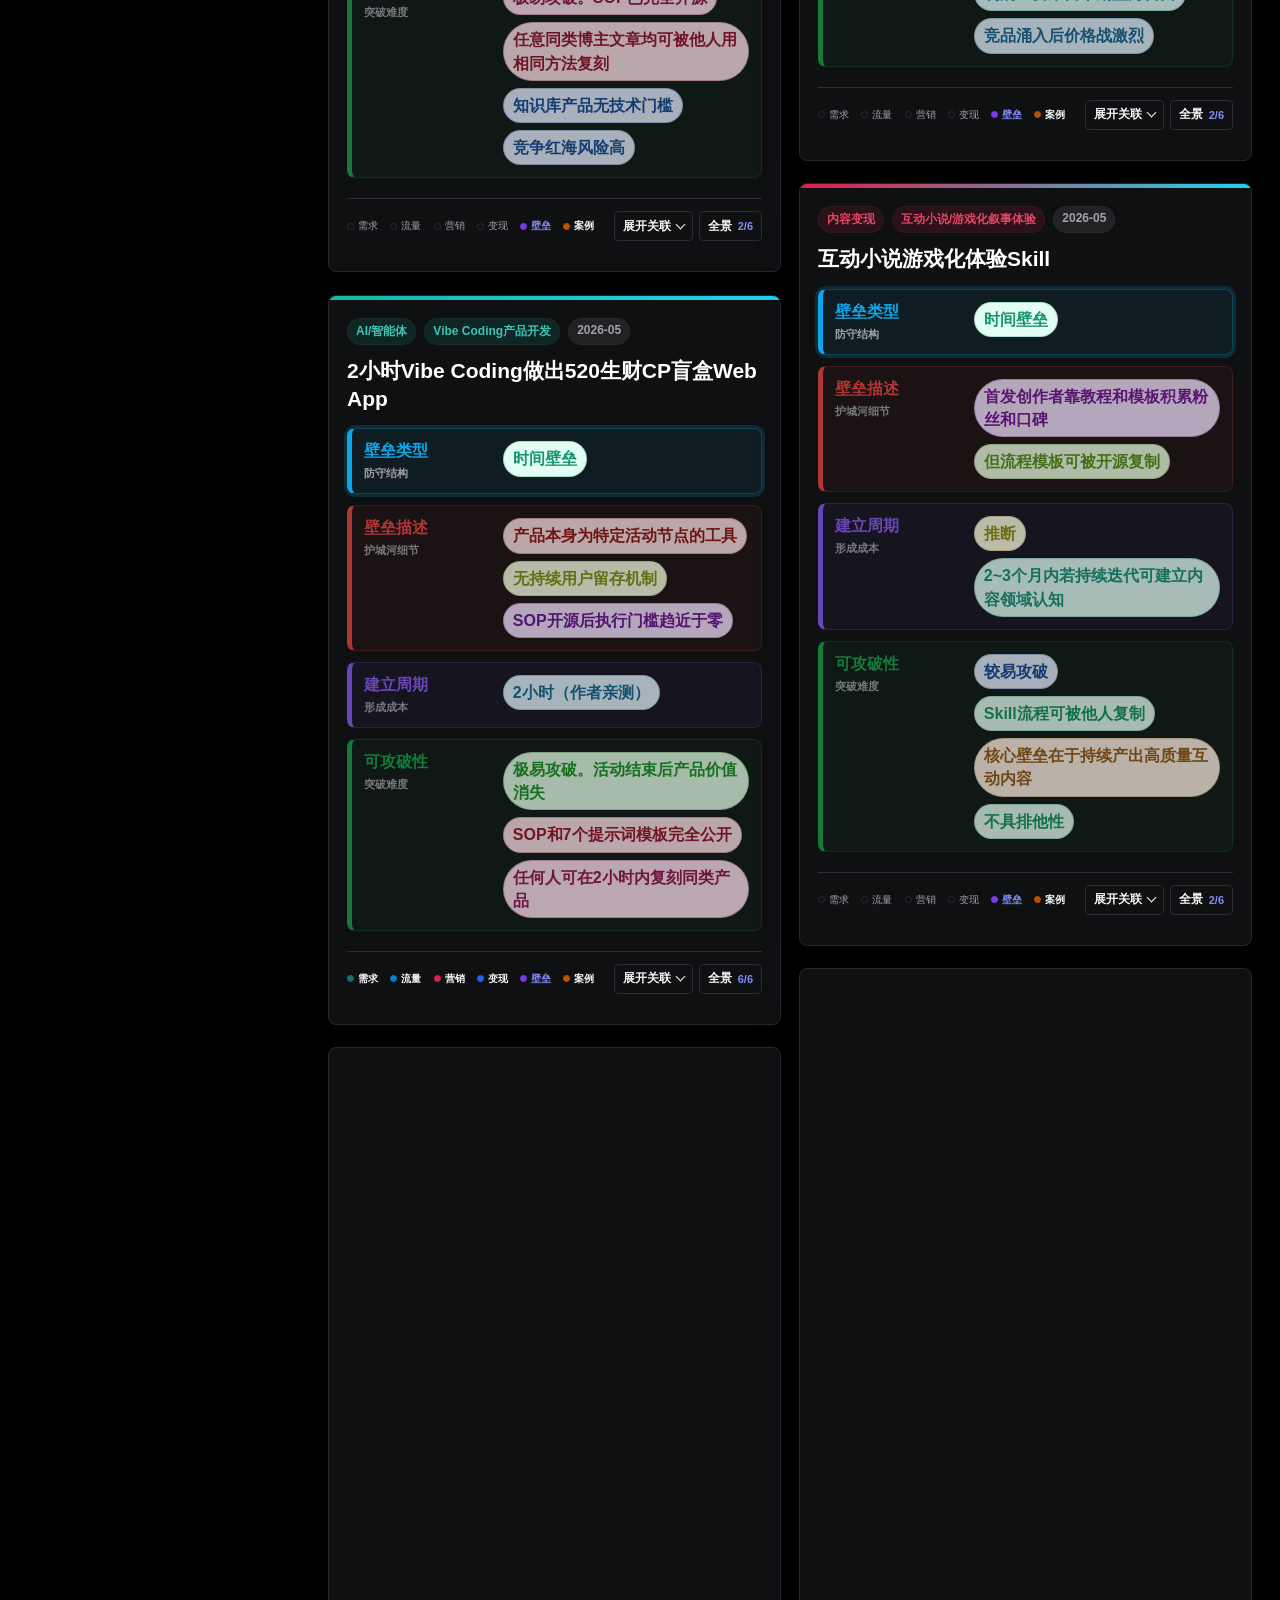
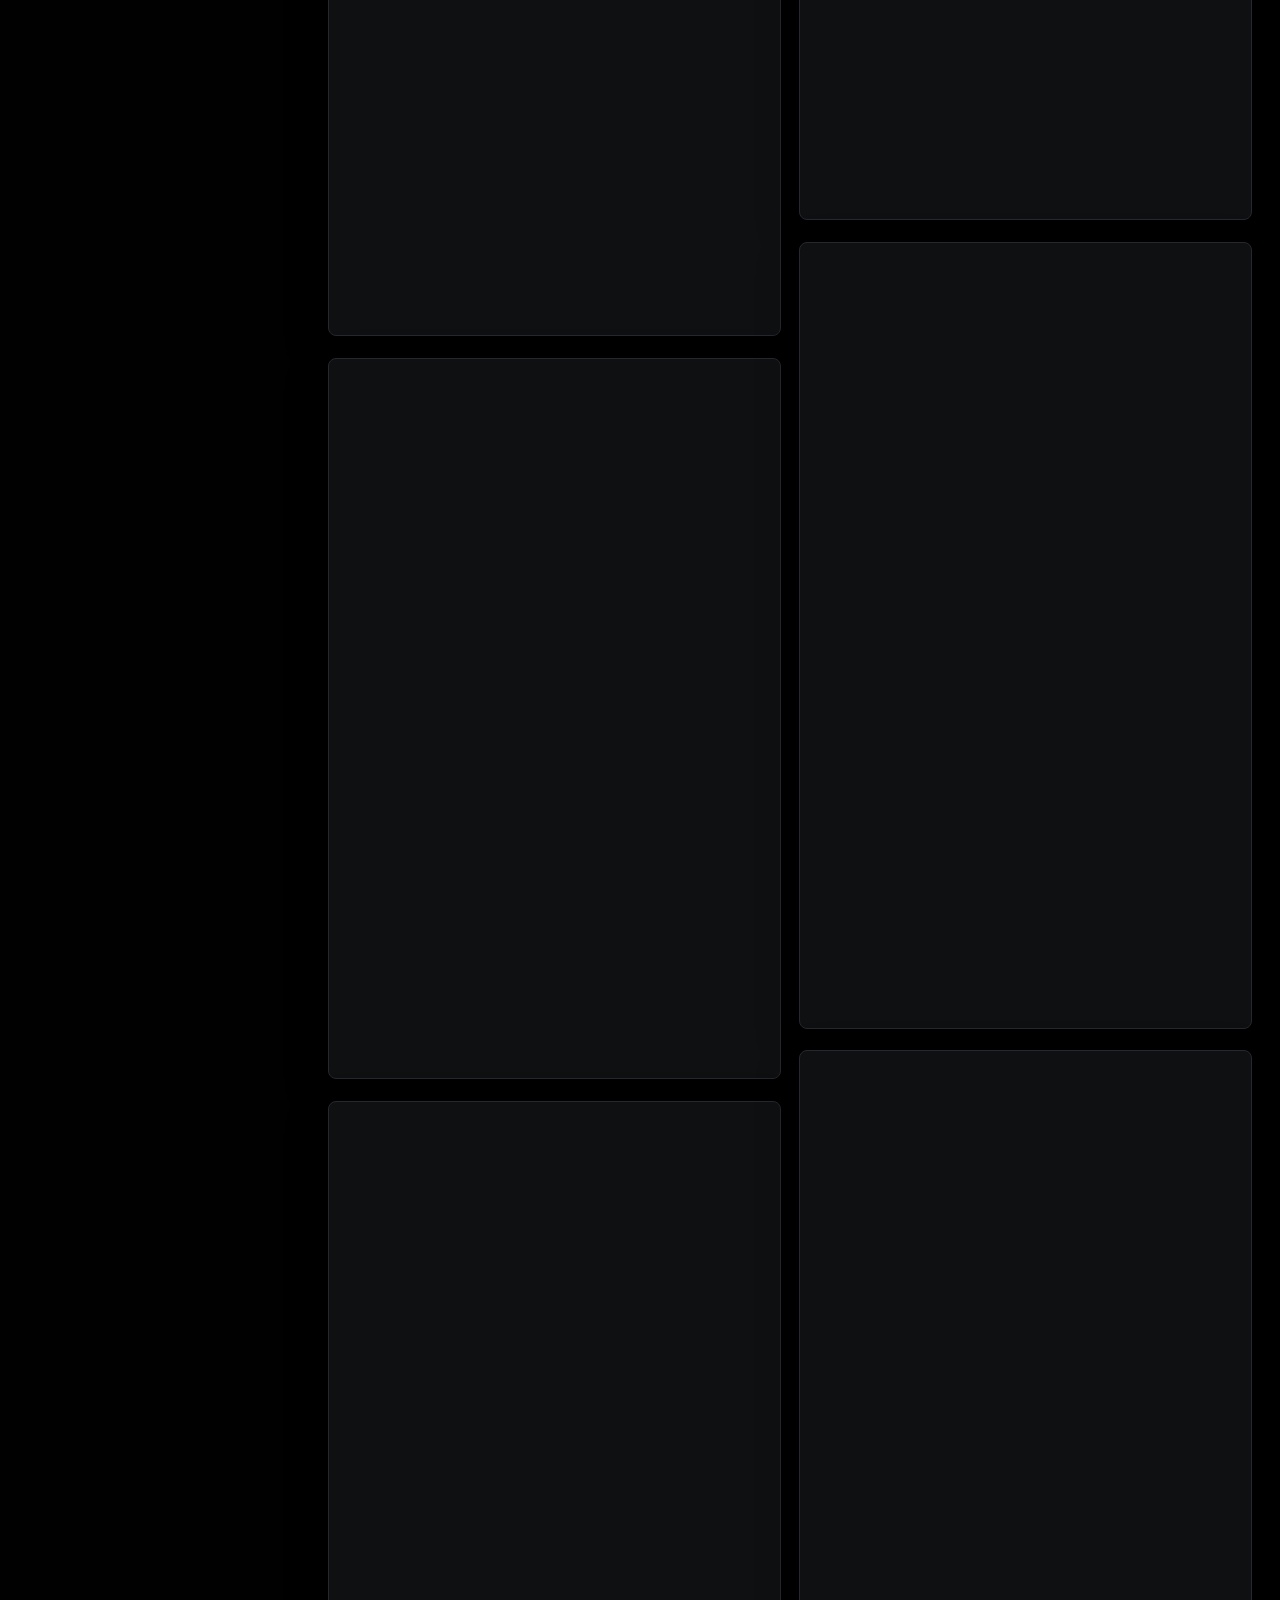
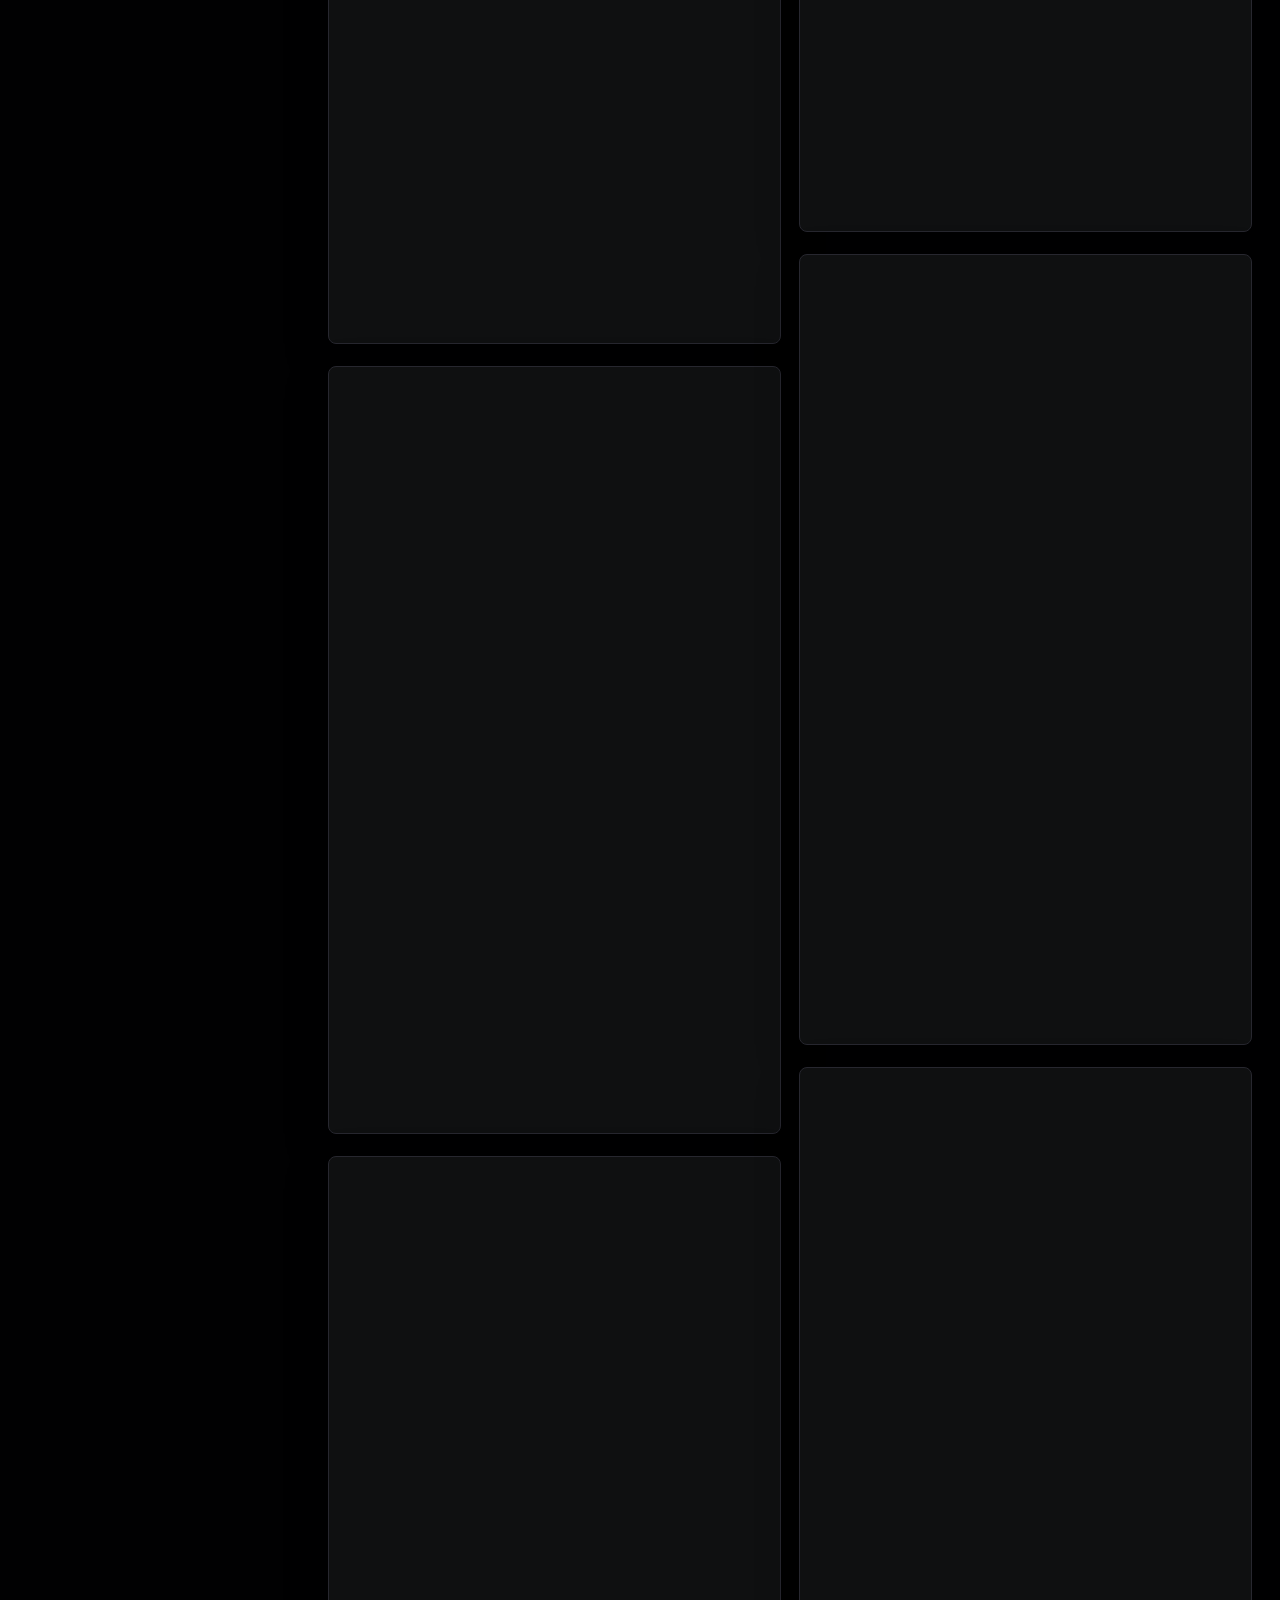
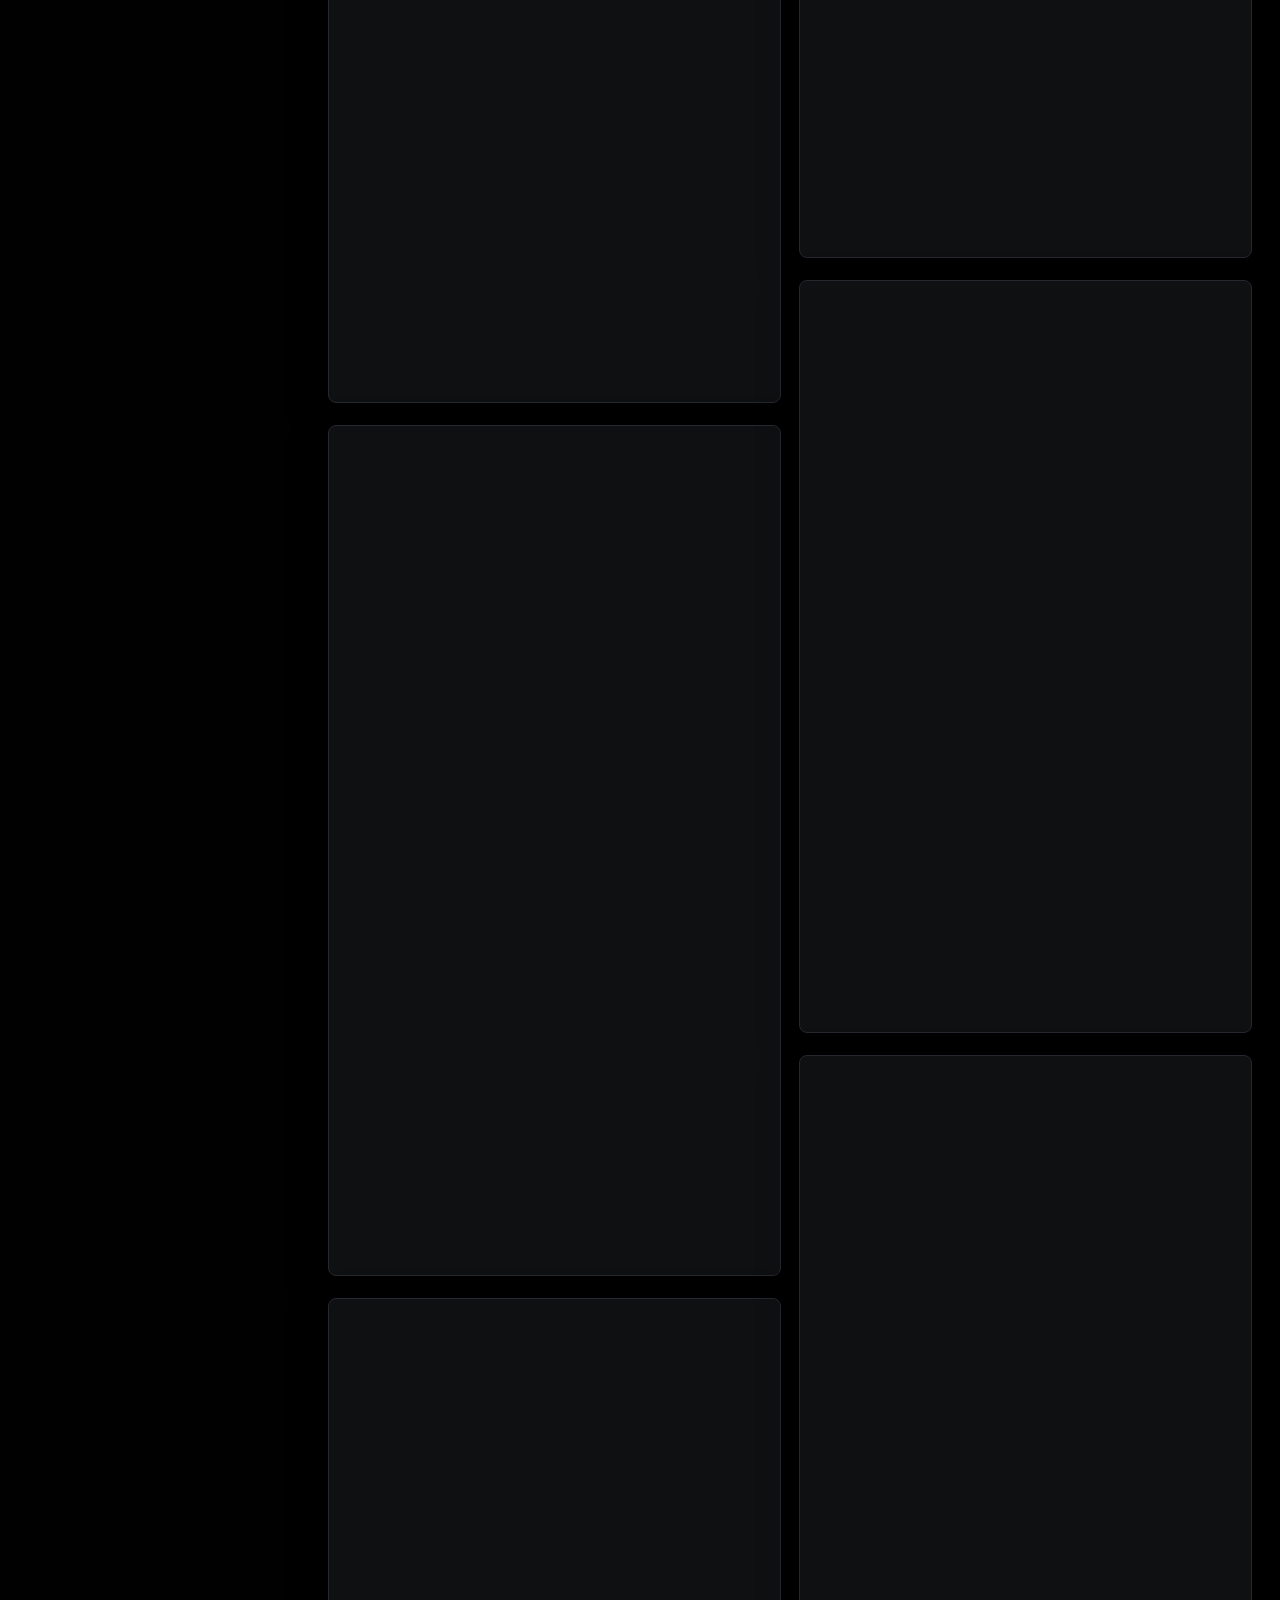
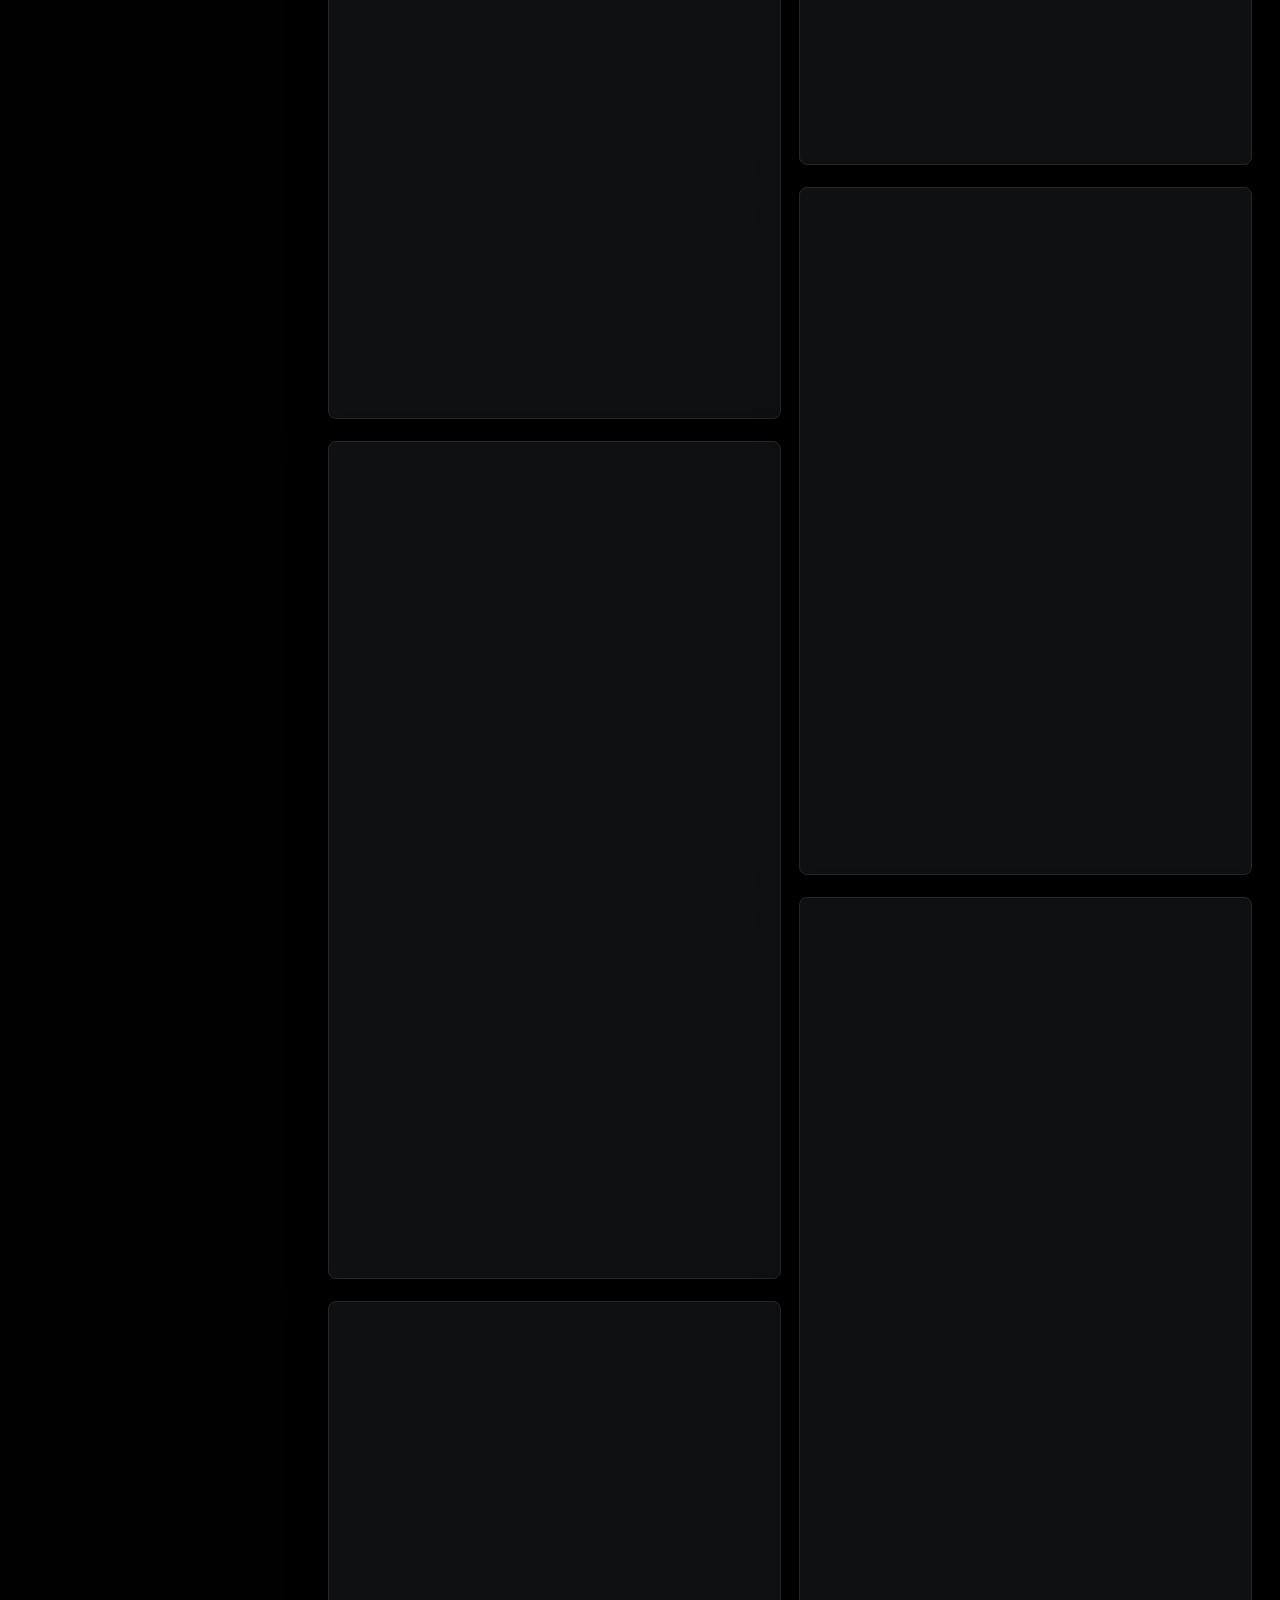
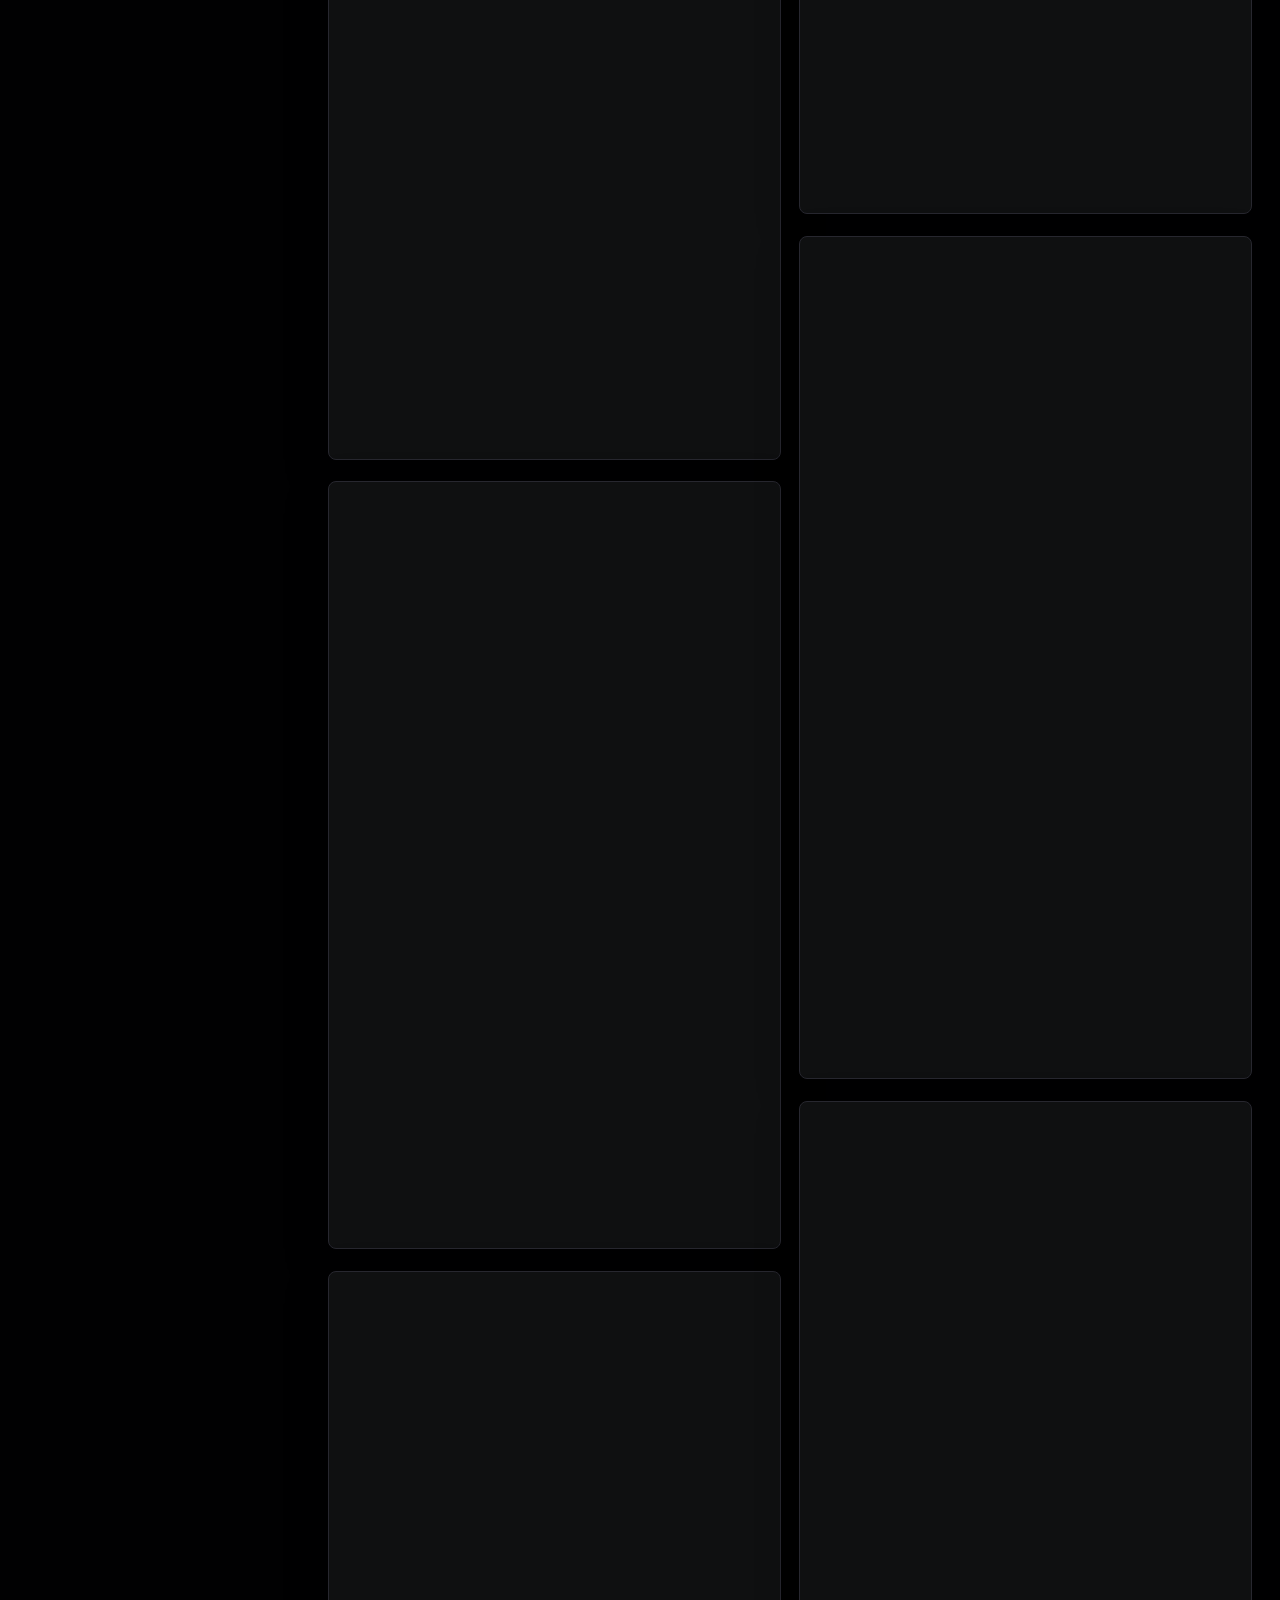
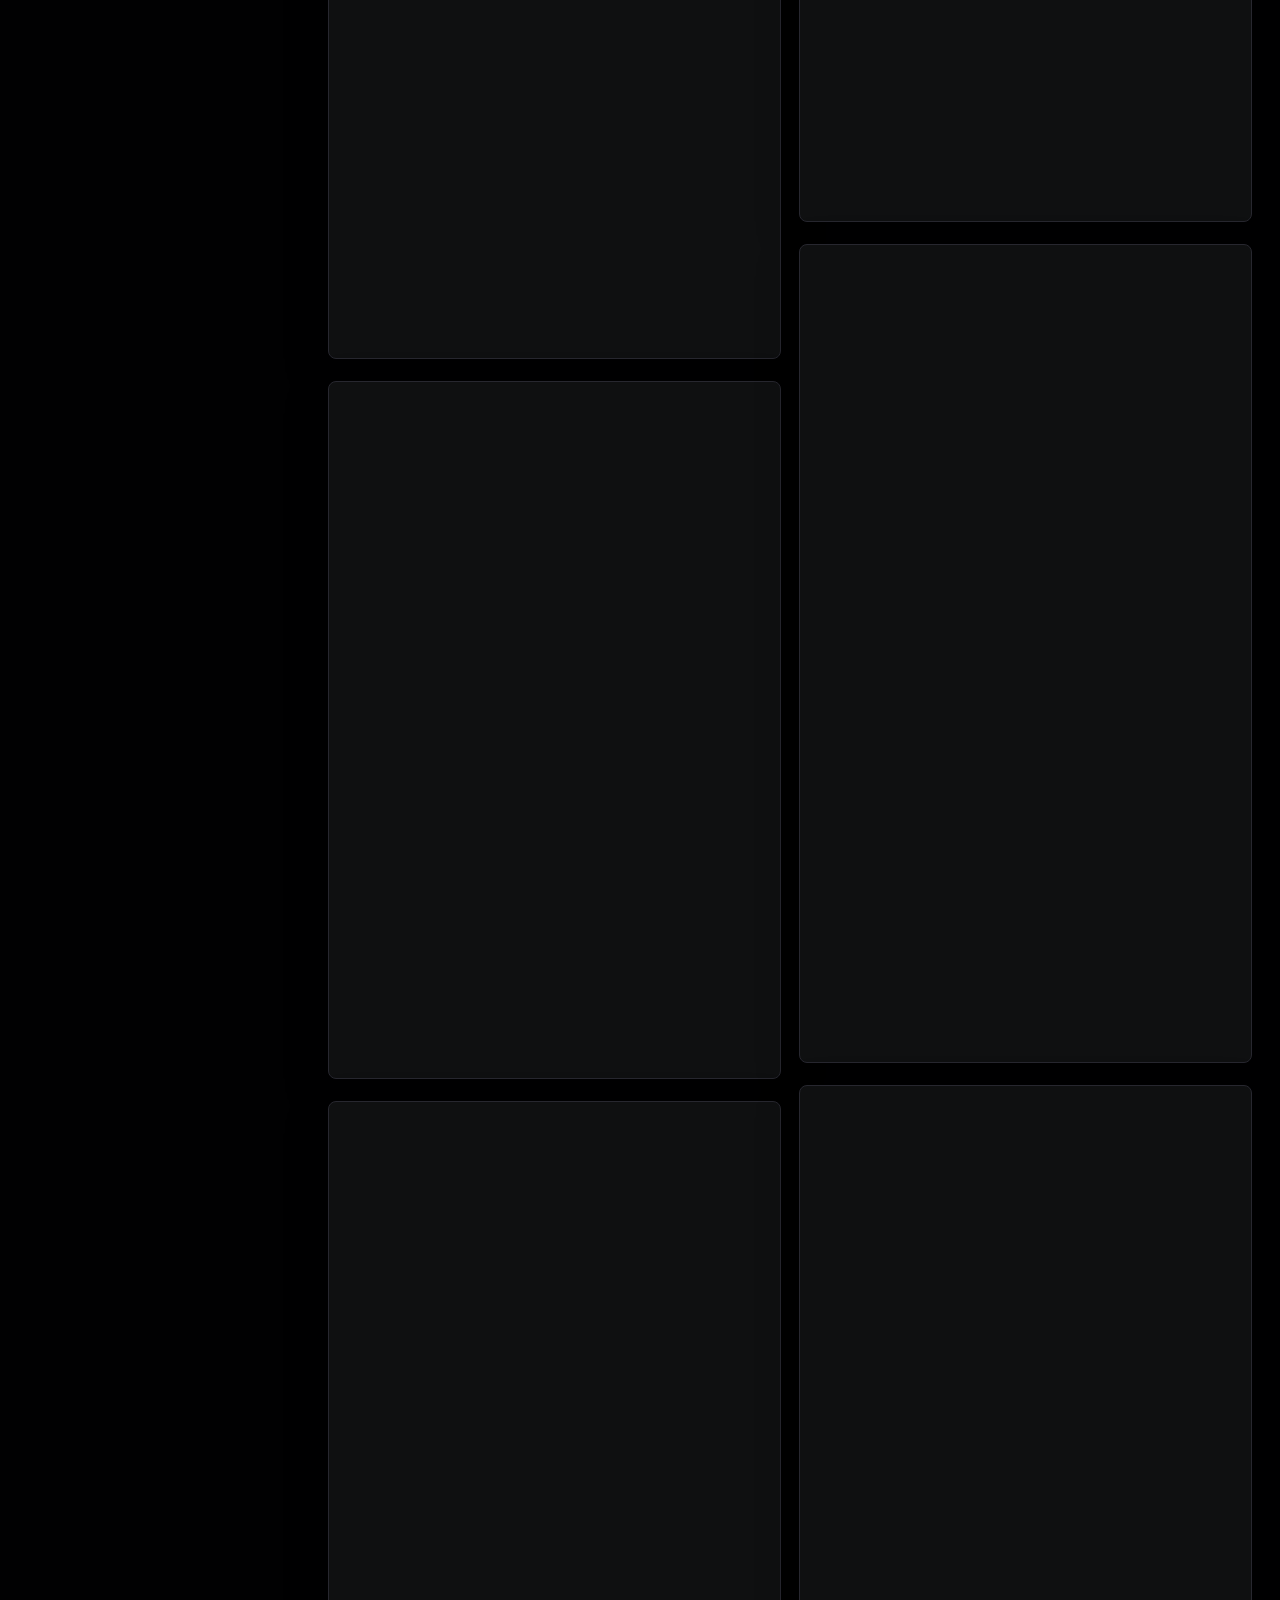
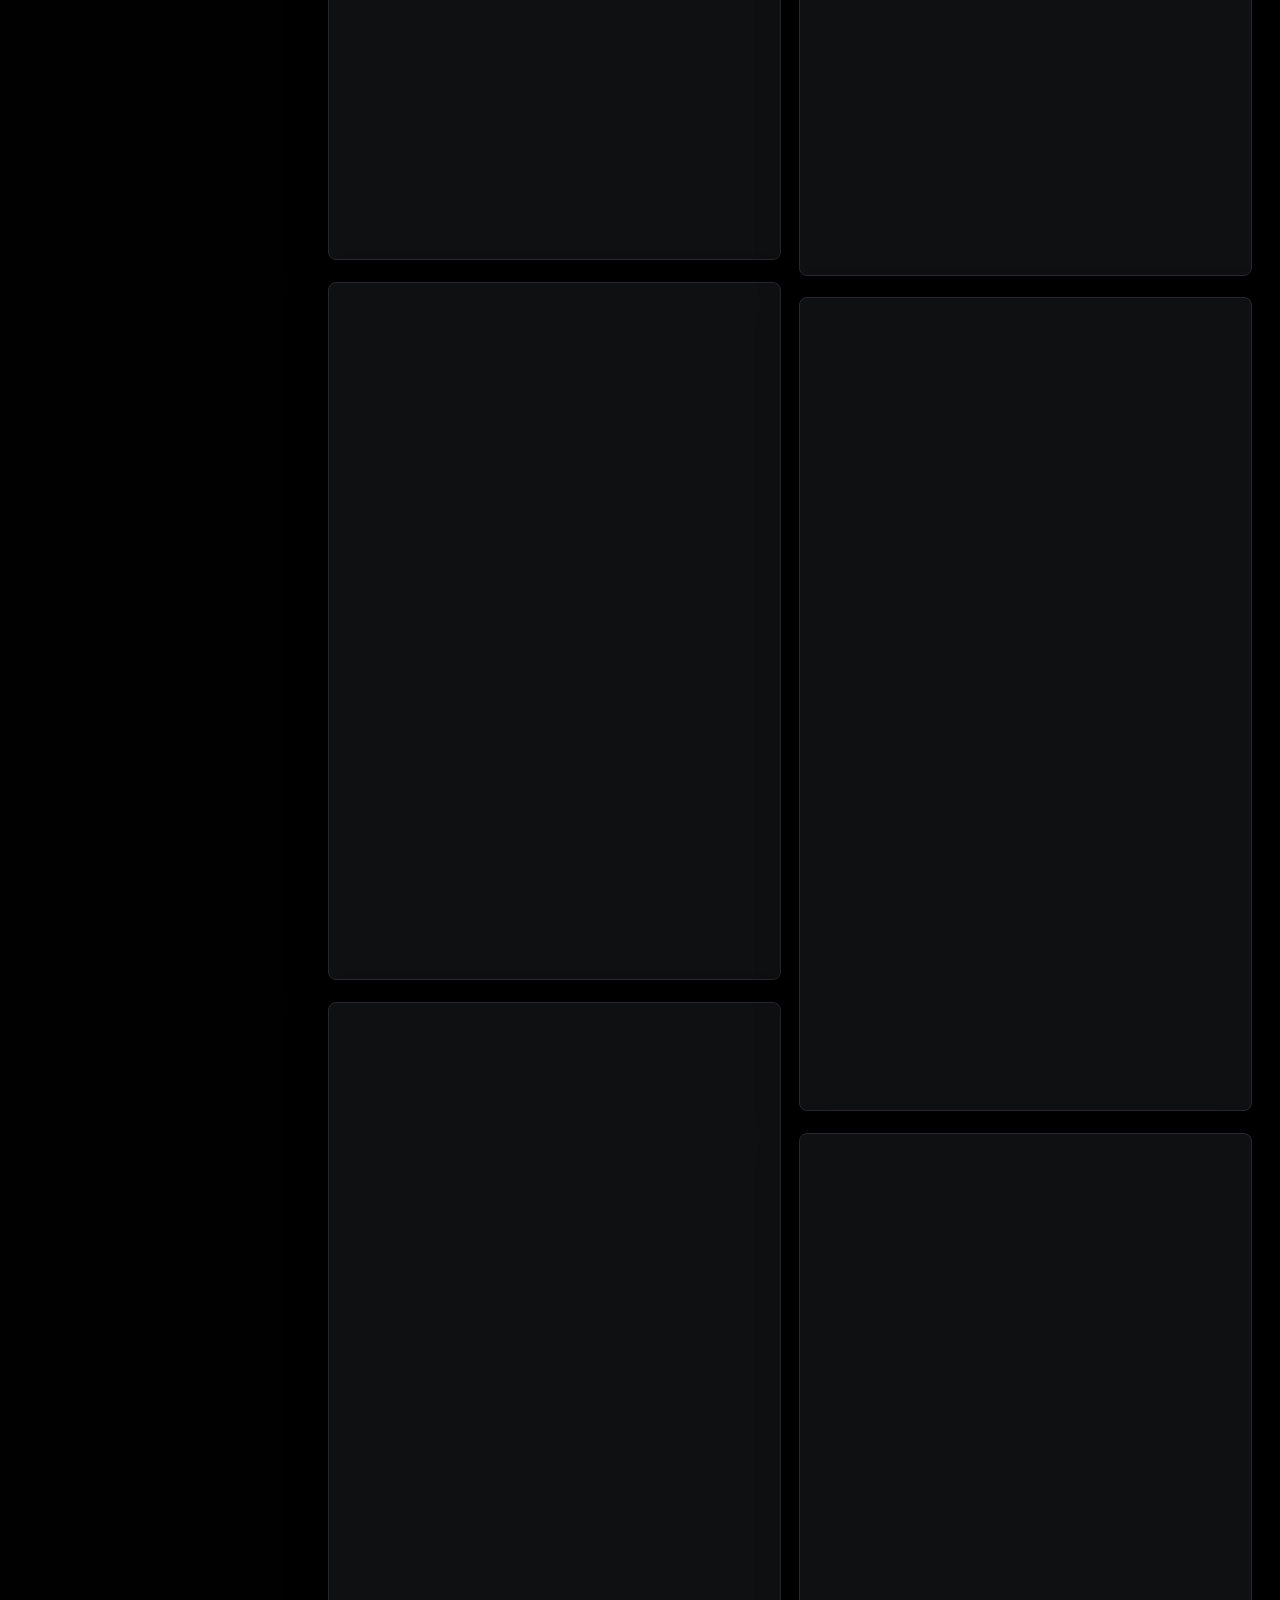
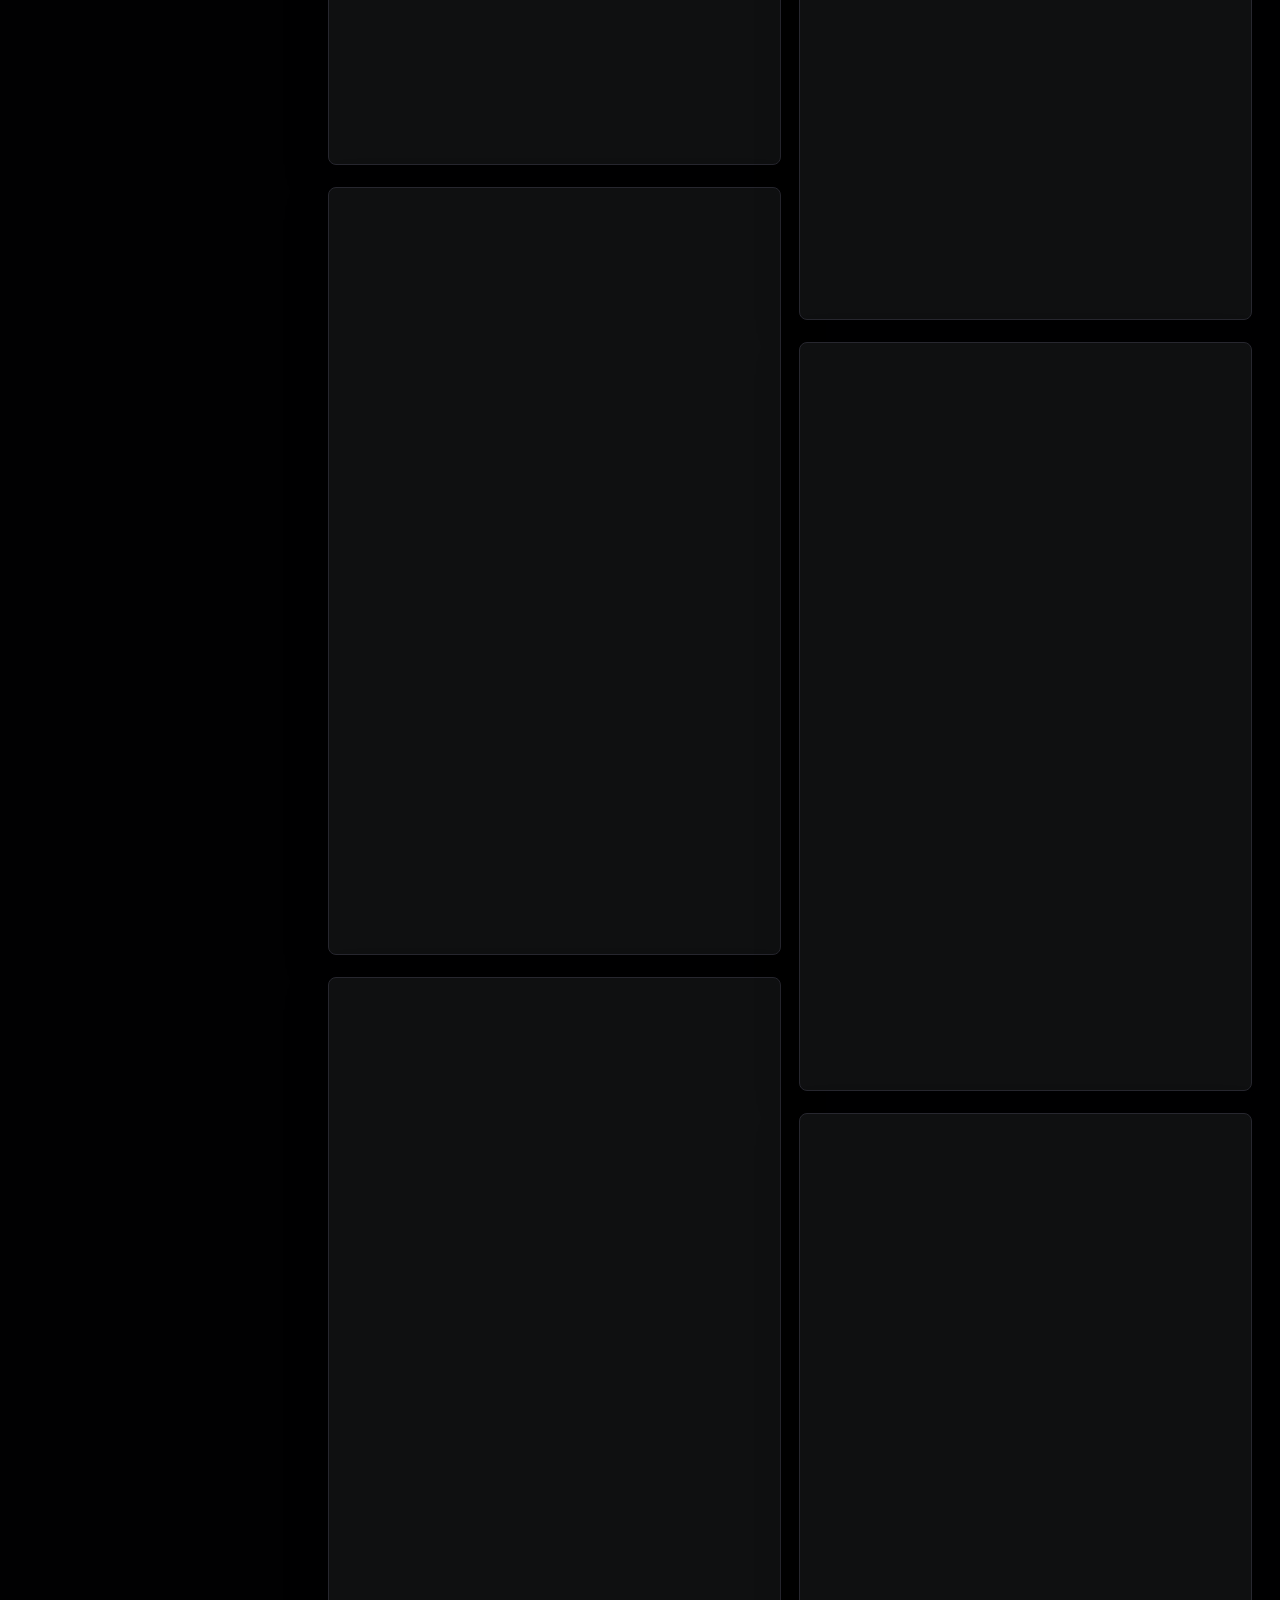
==== commit 7f71ac9e: "Reduce initial rendering work" ====
--- a/barrier/index.html
+++ b/barrier/index.html
@@ -5,12 +5,12 @@
     <meta name="viewport" content="width=device-width, initial-scale=1" />
     <link rel="icon" href="data:," />
     <title>壁垒库可视化</title>
-    <link rel="stylesheet" href="styles.css?v=20260706-viewmode" />
-    <link rel="stylesheet" href="../case-bridge.css?v=20260715-six" />
+    <link rel="stylesheet" href="styles.css?v=20260718-performance" />
+    <link rel="stylesheet" href="../case-bridge.css?v=20260716-stable-id" />
     <script src="data.js?v=20260704-130112" defer></script>
-    <script src="../case-maps/barrier.js?v=20260715-six" defer></script>
-    <script src="app.js?v=20260706-viewmode" defer></script>
-    <script src="../case-bridge.js?v=20260715-six" data-library="barrier" defer></script>
+    <script src="../case-maps/barrier.js?v=20260716-stable-id" defer></script>
+    <script src="app.js?v=20260718-performance" defer></script>
+    <script src="../case-bridge.js?v=20260716-stable-id" data-library="barrier" defer></script>
   </head>
   <body class="theme-linear">
     <div class="app-shell">
--- a/barrier/styles.css
+++ b/barrier/styles.css
@@ -305,6 +305,8 @@
 }
 
 .case-card {
+  content-visibility: auto;
+  contain-intrinsic-size: auto 620px;
   break-inside: avoid;
   display: inline-block;
   width: 100%;
